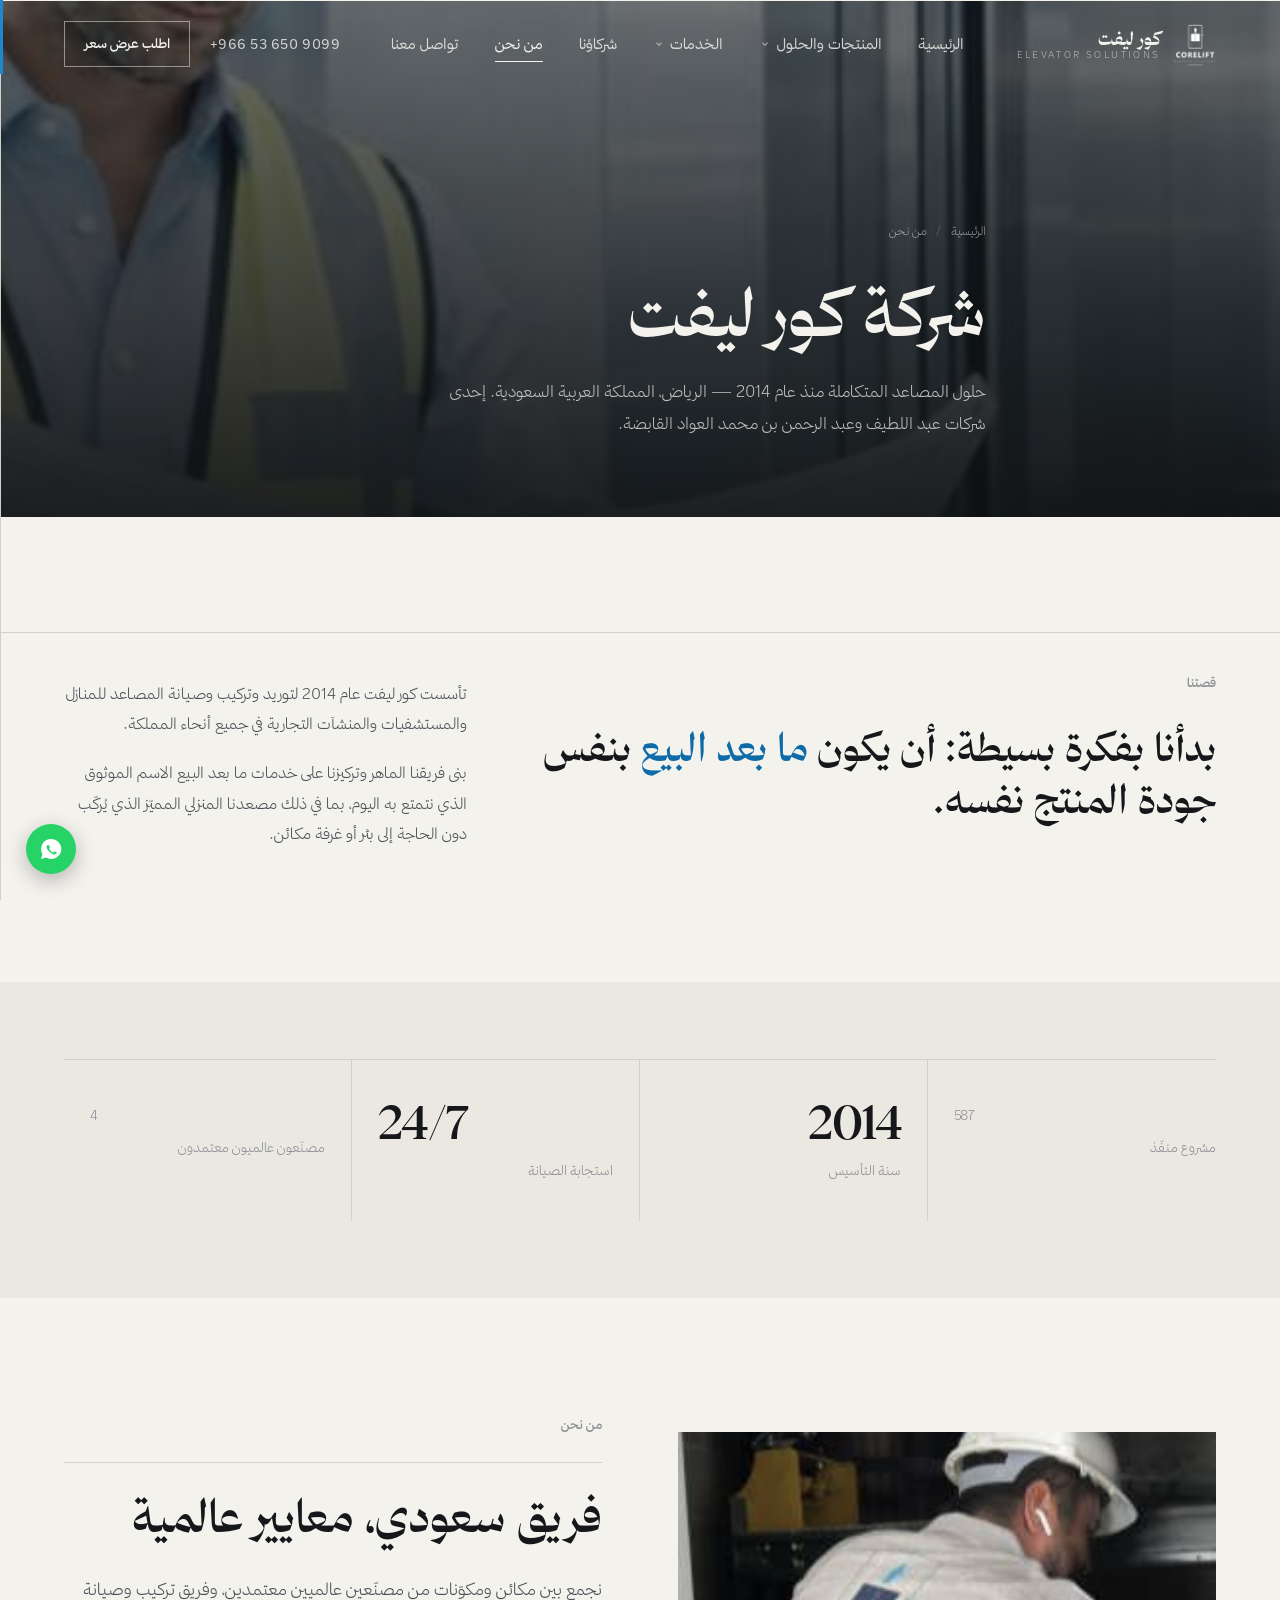
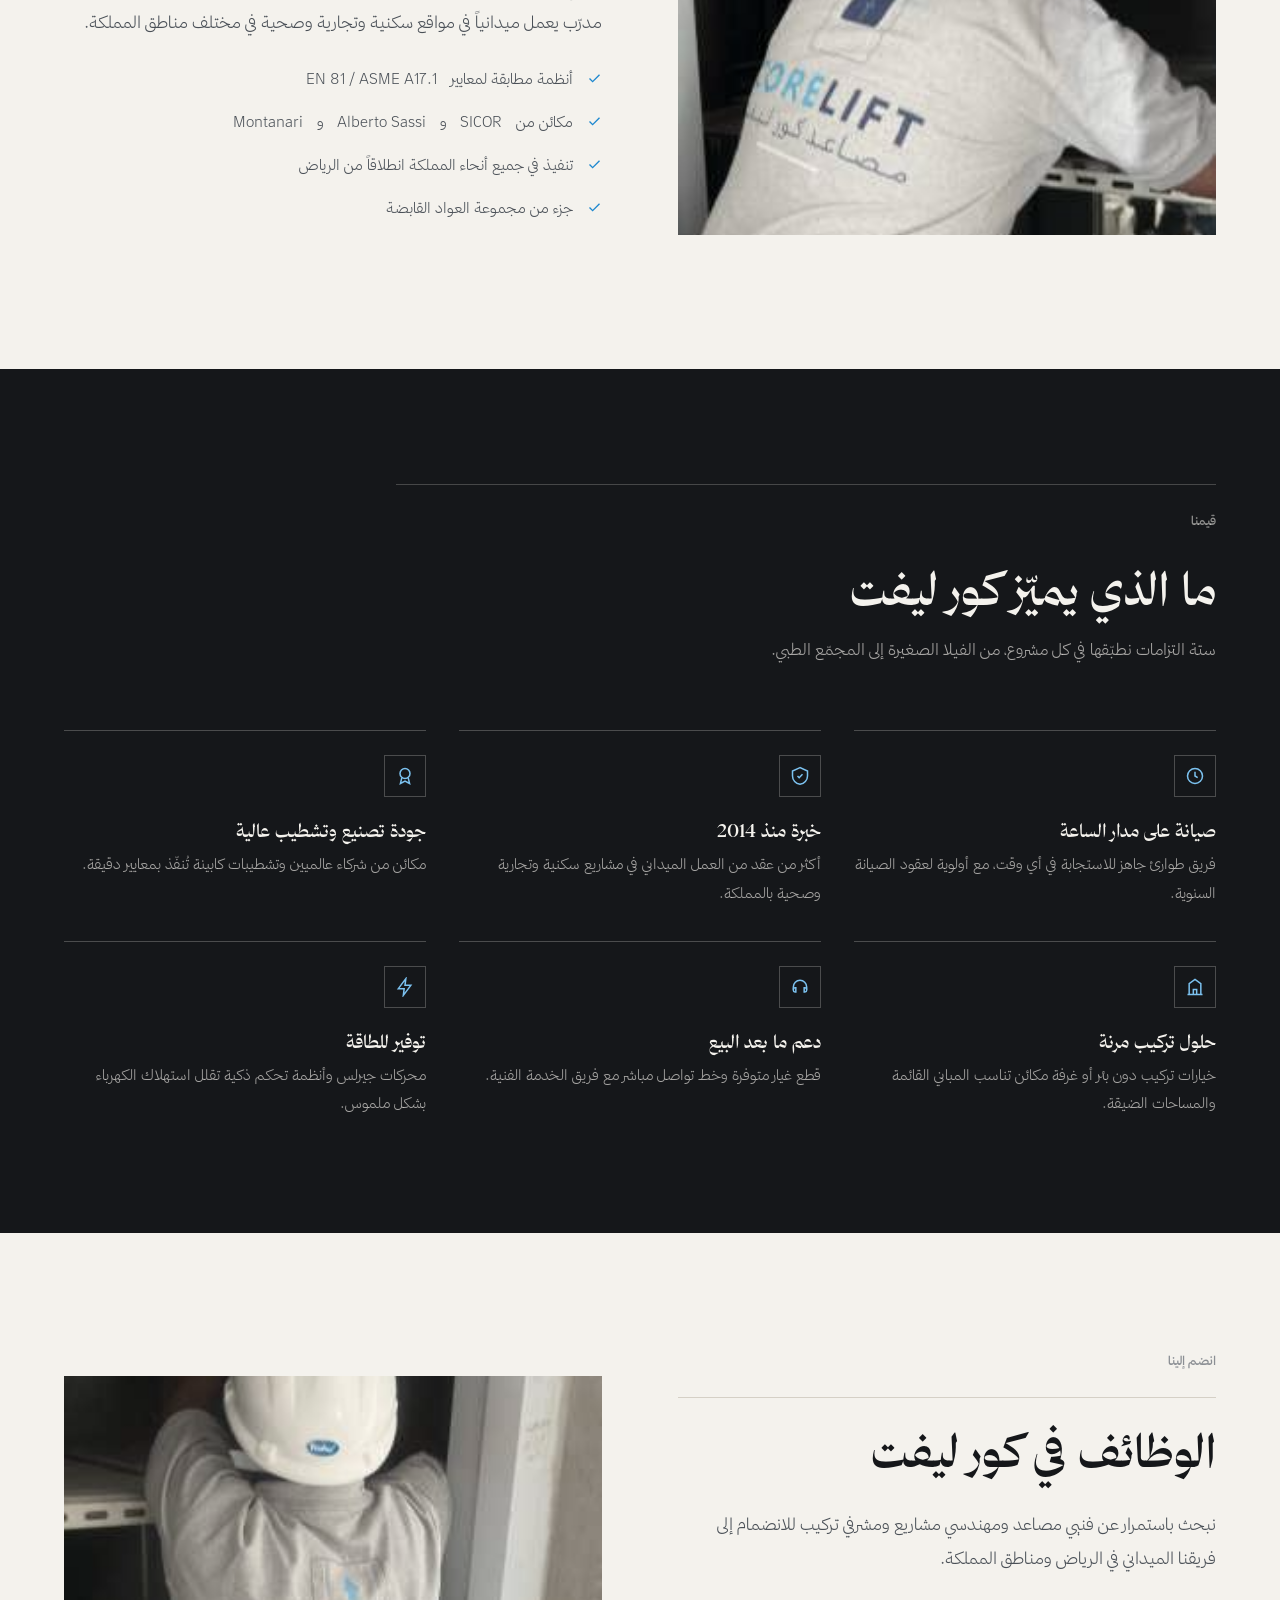
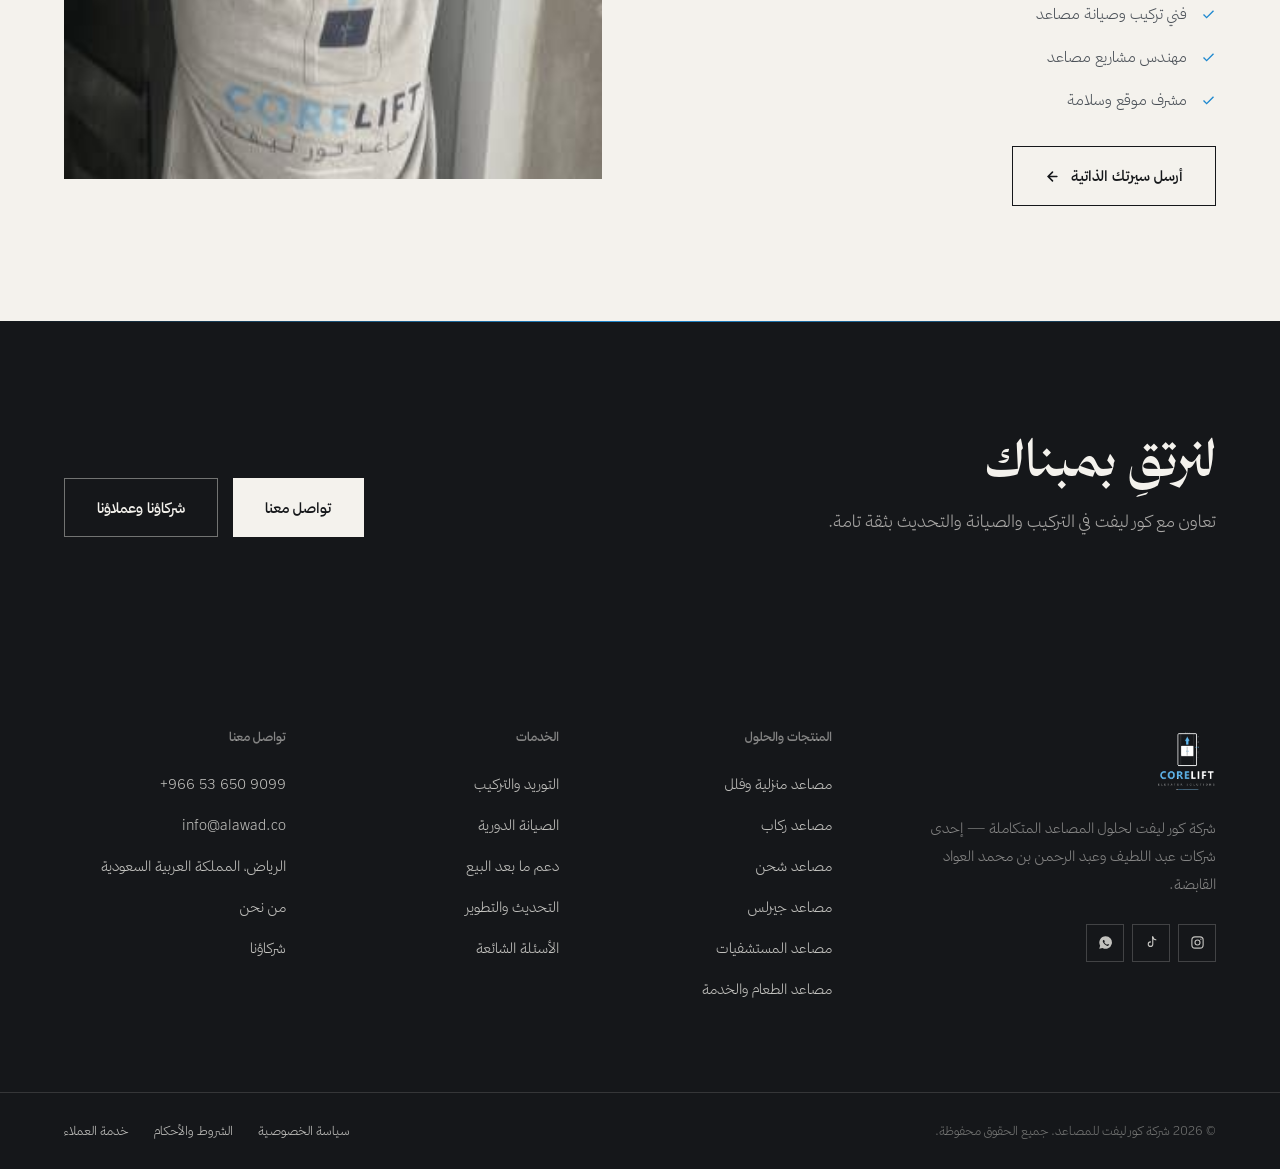
==== about.html @ 28aa02ea "إزالة تباعد الحروف عن النصوص العربية العربية خط متصل، وأي letter-spacing موجب يفصل الحروف الموصولة ف" ====
<!DOCTYPE html>
<html lang="ar" dir="rtl">
<head>
<meta charset="utf-8">
<meta name="viewport" content="width=device-width, initial-scale=1">
<title>من نحن | كور ليفت</title>
<meta name="description" content="تأسست كور ليفت عام 2014 لتوريد وتركيب وصيانة المصاعد في جميع أنحاء المملكة — إحدى شركات عبد اللطيف وعبد الرحمن بن محمد العواد القابضة، ومقرها الرياض.">
<meta name="theme-color" content="#15171A">
<link rel="icon" href="assets/img/logo.png">
<link rel="stylesheet" href="assets/css/style.css?v=3">
<script>document.documentElement.classList.add('js');</script>
</head>
<body>

<header class="header">
  <div class="wrap header__in">
    <a class="brand" href="index.html">
      <img src="assets/img/logo.png" alt="كور ليفت">
      <span class="brand__txt">
        <span class="brand__name">كور ليفت</span>
        <span class="brand__sub en">ELEVATOR SOLUTIONS</span>
      </span>
    </a>
    <nav class="nav" aria-label="القائمة الرئيسية">
      <div class="nav__item"><a class="nav__link" href="index.html">الرئيسية</a></div>
      <div class="nav__item nav__item--has-menu">
        <a class="nav__link" href="products.html" aria-expanded="false">
          المنتجات والحلول
          <svg viewBox="0 0 24 24" fill="none" stroke="currentColor" stroke-width="3"><path d="m6 9 6 6 6-6"/></svg>
        </a>
        <div class="mega">
          <a href="products.html#villa">مصاعد منزلية وفلل<small>بدون بئر أو غرفة مكائن</small></a>
          <a href="products.html#passenger">مصاعد ركاب<small>للمباني السكنية والتجارية</small></a>
          <a href="products.html#freight">مصاعد شحن<small>حتى 20 طن</small></a>
          <a href="products.html#gearless">مصاعد جيرلس<small>توفير طاقة حتى 40%</small></a>
          <a href="products.html#hospital">مصاعد المستشفيات<small>معايير أمان طبية</small></a>
          <a href="products.html#dumbwaiter">مصاعد الطعام والخدمة<small>سريعة وسهلة التنظيف</small></a>
          <a href="products.html#finishes">تصاميم الكابينات والتشطيبات<small>خشب · ستانلس · زجاج</small></a>
        </div>
      </div>
      <div class="nav__item nav__item--has-menu">
        <a class="nav__link" href="services.html" aria-expanded="false">
          الخدمات
          <svg viewBox="0 0 24 24" fill="none" stroke="currentColor" stroke-width="3"><path d="m6 9 6 6 6-6"/></svg>
        </a>
        <div class="mega">
          <a href="services.html#supply">التوريد والتركيب<small>تسليم متكامل يناسب كل مبنى</small></a>
          <a href="services.html#maintenance">الصيانة الدورية<small>عقود مجدولة واختبارات سلامة</small></a>
          <a href="services.html#support">دعم ما بعد البيع<small>استجابة سريعة وقطع غيار</small></a>
          <a href="services.html#modernization">التحديث والتطوير<small>ترقية المصاعد القديمة</small></a>
        </div>
      </div>
      <div class="nav__item"><a class="nav__link" href="partners.html">شركاؤنا</a></div>
      <div class="nav__item"><a class="nav__link is-active" href="about.html">من نحن</a></div>
      <div class="nav__item"><a class="nav__link" href="contact.html">تواصل معنا</a></div>
    </nav>
    <div class="header__cta">
      <a class="header__tel en" href="tel:+966536509099" dir="ltr">+966 53 650 9099</a>
      <a class="btn btn--primary btn--sm" href="contact.html">اطلب عرض سعر</a>
      <button class="icon-btn burger" data-drawer-open aria-label="فتح القائمة">
        <svg viewBox="0 0 24 24" fill="none" stroke="currentColor" stroke-width="2"><path d="M3 6h18M3 12h18M3 18h18"/></svg>
      </button>
    </div>
  </div>
</header>

<div class="drawer" id="drawer" aria-hidden="true">
  <div class="drawer__panel">
    <div class="drawer__head">
      <img src="assets/img/logo.png" alt="كور ليفت">
      <button class="icon-btn" data-drawer-close aria-label="إغلاق">
        <svg viewBox="0 0 24 24" fill="none" stroke="currentColor" stroke-width="2"><path d="M18 6 6 18M6 6l12 12"/></svg>
      </button>
    </div>
    <nav>
      <a href="index.html">الرئيسية</a>
      <a href="products.html">المنتجات والحلول</a>
      <a href="services.html">الخدمات</a>
      <a href="partners.html">شركاؤنا</a>
      <a href="about.html">من نحن</a>
      <a class="sub" href="#story">قصتنا</a>
      <a class="sub" href="#values">قيمنا</a>
      <a class="sub" href="#careers">الوظائف</a>
      <a href="contact.html">تواصل معنا</a>
    </nav>
    <div class="drawer__foot">
      <a class="btn btn--primary" href="contact.html">اطلب عرض سعر</a>
      <a class="btn btn--outline en" href="tel:+966536509099" dir="ltr">+966 53 650 9099</a>
    </div>
  </div>
</div>

<main>

<section class="pagehead">
  <img class="bg" src="assets/img/engineer.jpg" alt="">
  <div class="wrap pagehead__in">
    <div class="crumbs"><a href="index.html">الرئيسية</a><span>/</span>من نحن</div>
    <h1>شركة كور ليفت</h1>
    <p>حلول المصاعد المتكاملة منذ عام 2014 — الرياض، المملكة العربية السعودية. إحدى شركات عبد اللطيف وعبد الرحمن بن محمد العواد القابضة.</p>
  </div>
</section>

<section class="section" id="story">
  <div class="wrap statement rv">
    <div>
      <span class="eyebrow">قصتنا</span>
      <h2>بدأنا بفكرة بسيطة: أن يكون <em>ما بعد البيع</em> بنفس جودة المنتج نفسه.</h2>
    </div>
    <div class="statement__aside">
      <p>تأسست كور ليفت عام 2014 لتوريد وتركيب وصيانة المصاعد للمنازل والمستشفيات والمنشآت التجارية في جميع أنحاء المملكة.</p>
      <p>بنى فريقنا الماهر وتركيزنا على خدمات ما بعد البيع الاسم الموثوق الذي نتمتع به اليوم، بما في ذلك مصعدنا المنزلي المميّز الذي يُركّب دون الحاجة إلى بئر أو غرفة مكائن.</p>
    </div>
  </div>
</section>

<section class="section section--tight section--alt">
  <div class="wrap">
    <div class="stats rv">
      <div class="stat"><b><span class="en" data-count="700" data-suffix="+">700+</span></b><span>مشروع منفّذ</span></div>
      <div class="stat"><b>2014</b><span>سنة التأسيس</span></div>
      <div class="stat"><b class="en">24/7</b><span>استجابة الصيانة</span></div>
      <div class="stat"><b><span class="en" data-count="5">5</span></b><span>مصنّعون عالميون معتمدون</span></div>
    </div>
  </div>
</section>

<section class="section">
  <div class="wrap split">
    <div class="split__media rv"><img src="assets/img/tech.jpg" alt="فني كور ليفت أثناء أعمال الصيانة الميدانية"></div>
    <div class="split__body rv">
      <span class="eyebrow">من نحن</span>
      <h2>فريق سعودي، معايير عالمية</h2>
      <p>نجمع بين مكائن ومكوّنات من مصنّعين عالميين معتمدين، وفريق تركيب وصيانة مدرّب يعمل ميدانياً في مواقع سكنية وتجارية وصحية في مختلف مناطق المملكة.</p>
      <ul class="checks">
        <li><svg viewBox="0 0 24 24" fill="none" stroke="currentColor" stroke-width="2.2"><path d="M20 6 9 17l-5-5"/></svg> أنظمة مطابقة لمعايير <span class="en">EN 81 / ASME A17.1</span></li>
        <li><svg viewBox="0 0 24 24" fill="none" stroke="currentColor" stroke-width="2.2"><path d="M20 6 9 17l-5-5"/></svg> مكائن من <span class="en">SICOR</span> و<span class="en">Alberto Sassi</span> و<span class="en">Montanari</span></li>
        <li><svg viewBox="0 0 24 24" fill="none" stroke="currentColor" stroke-width="2.2"><path d="M20 6 9 17l-5-5"/></svg> تنفيذ في جميع أنحاء المملكة انطلاقاً من الرياض</li>
        <li><svg viewBox="0 0 24 24" fill="none" stroke="currentColor" stroke-width="2.2"><path d="M20 6 9 17l-5-5"/></svg> جزء من مجموعة العواد القابضة</li>
      </ul>
    </div>
  </div>
</section>

<section class="section section--navy" id="values">
  <div class="wrap">
    <div class="sec-head rv">
      <span class="eyebrow">قيمنا</span>
      <h2>ما الذي يميّز كور ليفت</h2>
      <p>ستة التزامات نطبّقها في كل مشروع، من الفيلا الصغيرة إلى المجمّع الطبي.</p>
    </div>
    <div class="grid grid--3">
      <div class="icard rv">
        <div class="icard__ic"><svg viewBox="0 0 24 24" fill="none" stroke="currentColor" stroke-width="1.8"><circle cx="12" cy="12" r="9"/><path d="M12 7v5l3.2 2"/></svg></div>
        <h3>صيانة على مدار الساعة</h3>
        <p>فريق طوارئ جاهز للاستجابة في أي وقت، مع أولوية لعقود الصيانة السنوية.</p>
      </div>
      <div class="icard rv">
        <div class="icard__ic"><svg viewBox="0 0 24 24" fill="none" stroke="currentColor" stroke-width="1.8"><path d="M12 2 3 6v6c0 5 3.8 9.2 9 10 5.2-.8 9-5 9-10V6z"/><path d="m9 12 2 2 4-4"/></svg></div>
        <h3>خبرة منذ 2014</h3>
        <p>أكثر من عقد من العمل الميداني في مشاريع سكنية وتجارية وصحية بالمملكة.</p>
      </div>
      <div class="icard rv">
        <div class="icard__ic"><svg viewBox="0 0 24 24" fill="none" stroke="currentColor" stroke-width="1.8"><circle cx="12" cy="9" r="6"/><path d="m8.2 14-1.7 7L12 18l5.5 3-1.7-7"/></svg></div>
        <h3>جودة تصنيع وتشطيب عالية</h3>
        <p>مكائن من شركاء عالميين وتشطيبات كابينة تُنفّذ بمعايير دقيقة.</p>
      </div>
      <div class="icard rv">
        <div class="icard__ic"><svg viewBox="0 0 24 24" fill="none" stroke="currentColor" stroke-width="1.8"><path d="M3 21h18M5 21V8l7-5 7 5v13"/><path d="M10 21v-6h4v6"/></svg></div>
        <h3>حلول تركيب مرنة</h3>
        <p>خيارات تركيب دون بئر أو غرفة مكائن تناسب المباني القائمة والمساحات الضيقة.</p>
      </div>
      <div class="icard rv">
        <div class="icard__ic"><svg viewBox="0 0 24 24" fill="none" stroke="currentColor" stroke-width="1.8"><path d="M4 15v-3a8 8 0 0 1 16 0v3"/><path d="M20 16a2 2 0 0 1-2 2h-1v-5h1a2 2 0 0 1 2 2zM4 16a2 2 0 0 0 2 2h1v-5H6a2 2 0 0 0-2 2z"/></svg></div>
        <h3>دعم ما بعد البيع</h3>
        <p>قطع غيار متوفرة وخط تواصل مباشر مع فريق الخدمة الفنية.</p>
      </div>
      <div class="icard rv">
        <div class="icard__ic"><svg viewBox="0 0 24 24" fill="none" stroke="currentColor" stroke-width="1.8"><path d="M13 2 4 14h7l-1 8 9-12h-7z"/></svg></div>
        <h3>توفير للطاقة</h3>
        <p>محركات جيرلس وأنظمة تحكم ذكية تقلل استهلاك الكهرباء بشكل ملموس.</p>
      </div>
    </div>
  </div>
</section>

<section class="section" id="careers">
  <div class="wrap split split--rev">
    <div class="split__media rv"><img src="assets/img/tech2.jpg" alt="فني كور ليفت في موقع عمل"></div>
    <div class="split__body rv">
      <span class="eyebrow">انضم إلينا</span>
      <h2>الوظائف في كور ليفت</h2>
      <p>نبحث باستمرار عن فنيي مصاعد ومهندسي مشاريع ومشرفي تركيب للانضمام إلى فريقنا الميداني في الرياض ومناطق المملكة.</p>
      <ul class="checks">
        <li><svg viewBox="0 0 24 24" fill="none" stroke="currentColor" stroke-width="2.2"><path d="M20 6 9 17l-5-5"/></svg> فني تركيب وصيانة مصاعد</li>
        <li><svg viewBox="0 0 24 24" fill="none" stroke="currentColor" stroke-width="2.2"><path d="M20 6 9 17l-5-5"/></svg> مهندس مشاريع مصاعد</li>
        <li><svg viewBox="0 0 24 24" fill="none" stroke="currentColor" stroke-width="2.2"><path d="M20 6 9 17l-5-5"/></svg> مشرف موقع وسلامة</li>
      </ul>
      <a class="btn btn--outline" href="mailto:info@alawad.co?subject=%D8%B7%D9%84%D8%A8%20%D8%AA%D9%88%D8%B8%D9%8A%D9%81">
        أرسل سيرتك الذاتية
        <svg viewBox="0 0 24 24" fill="none" stroke="currentColor" stroke-width="2.5" stroke-linecap="round"><path d="M19 12H5M12 19l-7-7 7-7"/></svg>
      </a>
    </div>
  </div>
</section>

<section class="cta">
  <div class="wrap cta__in">
    <div>
      <h2>لنرتقِ بمبناك</h2>
      <p>تعاون مع كور ليفت في التركيب والصيانة والتحديث بثقة تامة.</p>
    </div>
    <div class="cta__actions">
      <a class="btn btn--primary" href="contact.html">تواصل معنا</a>
      <a class="btn btn--ghost" href="partners.html">شركاؤنا وعملاؤنا</a>
    </div>
  </div>
</section>

</main>

<footer class="footer">
  <div class="wrap footer__top">
    <div class="footer__brand">
      <img src="assets/img/logo-light.png" alt="كور ليفت">
      <p>شركة كور ليفت لحلول المصاعد المتكاملة — إحدى شركات عبد اللطيف وعبد الرحمن بن محمد العواد القابضة.</p>
      <div class="social">
        <a href="https://www.instagram.com/coreleft.sa/" target="_blank" rel="noopener" aria-label="إنستغرام"><svg viewBox="0 0 24 24" fill="none" stroke="currentColor" stroke-width="1.8"><rect x="3" y="3" width="18" height="18" rx="5"/><circle cx="12" cy="12" r="4"/><circle cx="17.4" cy="6.6" r="1" fill="currentColor" stroke="none"/></svg></a>
        <a href="https://www.tiktok.com/@coreleft.sa" target="_blank" rel="noopener" aria-label="تيك توك"><svg viewBox="0 0 24 24" fill="none" stroke="currentColor" stroke-width="1.8" stroke-linecap="round" stroke-linejoin="round"><path d="M14 3v11.6a3.6 3.6 0 1 1-3.6-3.6"/><path d="M14 3c.4 2.7 2.3 4.5 5 4.7"/></svg></a>
        <a href="https://wa.me/966536509099" target="_blank" rel="noopener" aria-label="واتساب"><svg viewBox="0 0 24 24" fill="currentColor"><path d="M12 2a10 10 0 0 0-8.6 15L2 22l5.2-1.4A10 10 0 1 0 12 2zm5.5 14.1c-.2.6-1.3 1.2-1.8 1.3-.5.1-1 .1-1.7-.1a13 13 0 0 1-5.5-4.8c-.4-.7-.9-1.6-.9-2.5 0-.9.5-1.4.7-1.6.2-.2.4-.3.6-.3h.5c.2 0 .4 0 .6.4l.8 1.9c.1.2 0 .4-.1.5l-.4.5c-.1.2-.3.3-.1.6.2.3.8 1.3 1.7 2.1 1.1 1 2 1.3 2.3 1.4.3.1.4.1.6-.1l.7-.8c.2-.2.4-.2.6-.1l1.8.9c.2.1.4.2.4.3z"/></svg></a>
      </div>
    </div>
    <div>
      <h4>المنتجات والحلول</h4>
      <ul>
        <li><a href="products.html#villa">مصاعد منزلية وفلل</a></li>
        <li><a href="products.html#passenger">مصاعد ركاب</a></li>
        <li><a href="products.html#freight">مصاعد شحن</a></li>
        <li><a href="products.html#gearless">مصاعد جيرلس</a></li>
        <li><a href="products.html#hospital">مصاعد المستشفيات</a></li>
        <li><a href="products.html#dumbwaiter">مصاعد الطعام والخدمة</a></li>
      </ul>
    </div>
    <div>
      <h4>الخدمات</h4>
      <ul>
        <li><a href="services.html#supply">التوريد والتركيب</a></li>
        <li><a href="services.html#maintenance">الصيانة الدورية</a></li>
        <li><a href="services.html#support">دعم ما بعد البيع</a></li>
        <li><a href="services.html#modernization">التحديث والتطوير</a></li>
        <li><a href="services.html#faq">الأسئلة الشائعة</a></li>
      </ul>
    </div>
    <div>
      <h4>تواصل معنا</h4>
      <ul>
        <li><a class="en" href="tel:+966536509099" dir="ltr">+966 53 650 9099</a></li>
        <li><a href="mailto:info@alawad.co">info@alawad.co</a></li>
        <li>الرياض، المملكة العربية السعودية</li>
        <li><a href="about.html">من نحن</a></li>
        <li><a href="partners.html">شركاؤنا</a></li>
      </ul>
    </div>
  </div>
  <div class="wrap footer__bar">
    <span>© <span data-year>2026</span> شركة كور ليفت للمصاعد. جميع الحقوق محفوظة.</span>
    <ul>
      <li><a href="#">سياسة الخصوصية</a></li>
      <li><a href="#">الشروط والأحكام</a></li>
      <li><a href="contact.html">خدمة العملاء</a></li>
    </ul>
  </div>
</footer>

<div class="shaft" aria-hidden="true"><span class="shaft__car"></span></div>

<button class="totop" aria-label="العودة للأعلى">
  <svg viewBox="0 0 24 24" fill="none" stroke="currentColor" stroke-width="2.5" stroke-linecap="round"><path d="M12 19V5M5 12l7-7 7 7"/></svg>
</button>
<a class="wa" href="https://wa.me/966536509099" aria-label="تواصل عبر واتساب">
  <svg viewBox="0 0 24 24" fill="currentColor"><path d="M12 2a10 10 0 0 0-8.6 15L2 22l5.2-1.4A10 10 0 1 0 12 2zm5.5 14.1c-.2.6-1.3 1.2-1.8 1.3-.5.1-1 .1-1.7-.1a13 13 0 0 1-5.5-4.8c-.4-.7-.9-1.6-.9-2.5 0-.9.5-1.4.7-1.6.2-.2.4-.3.6-.3h.5c.2 0 .4 0 .6.4l.8 1.9c.1.2 0 .4-.1.5l-.4.5c-.1.2-.3.3-.1.6.2.3.8 1.3 1.7 2.1 1.1 1 2 1.3 2.3 1.4.3.1.4.1.6-.1l.7-.8c.2-.2.4-.2.6-.1l1.8.9c.2.1.4.2.4.3z"/></svg>
</a>

<script src="assets/js/main.js?v=3"></script>
</body>
</html>
---- assets/css/style.css ----
/* ============================================================
   CoreLift — كور ليفت
   نظام تصميم معماري/تحريري · ورق فاتح، حبر داكن، خطوط شعرية
   ============================================================ */

/* ---------- خط ثمانية Thmanyah ---------- */
@font-face{font-family:"Thmanyah Sans";font-style:normal;font-weight:300;font-display:swap;src:url("../fonts/thmanyahsans-Light.woff2") format("woff2")}
@font-face{font-family:"Thmanyah Sans";font-style:normal;font-weight:400;font-display:swap;src:url("../fonts/thmanyahsans-Regular.woff2") format("woff2")}
@font-face{font-family:"Thmanyah Sans";font-style:normal;font-weight:500;font-display:swap;src:url("../fonts/thmanyahsans-Medium.woff2") format("woff2")}
@font-face{font-family:"Thmanyah Sans";font-style:normal;font-weight:600 700;font-display:swap;src:url("../fonts/thmanyahsans-Bold.woff2") format("woff2")}
@font-face{font-family:"Thmanyah Sans";font-style:normal;font-weight:800 900;font-display:swap;src:url("../fonts/thmanyahsans-Black.woff2") format("woff2")}
@font-face{font-family:"Thmanyah Display";font-style:normal;font-weight:400 500;font-display:swap;src:url("../fonts/thmanyahserifdisplay-Medium.woff2") format("woff2")}
@font-face{font-family:"Thmanyah Display";font-style:normal;font-weight:600 900;font-display:swap;src:url("../fonts/thmanyahserifdisplay-Bold.woff2") format("woff2")}

:root{
  /* ورق وحبر */
  --paper:#F4F2ED;
  --paper-2:#EBE8E1;
  --paper-3:#E1DDD4;
  --white:#FBFAF8;
  --ink:#15171A;
  --ink-2:#2A2E33;
  --body:#4A5057;
  --muted:#8B8F94;
  --rule:#D5D0C6;
  --rule-2:#C4BEB2;
  /* لمسة العلامة */
  --blue:#1E88CF;
  --blue-d:#0F6BA8;
  --blue-l:#7CC2F0;

  --wrap:1360px;
  --pad:clamp(22px,5vw,72px);
  --ease:cubic-bezier(.19,1,.22,1);

  --fs-hero:clamp(2.6rem,7vw,6.2rem);
  --fs-h1:clamp(2.2rem,5.2vw,4.4rem);
  --fs-h2:clamp(1.75rem,3.6vw,3.1rem);
  --fs-h3:clamp(1.2rem,1.6vw,1.55rem);
}

*,*::before,*::after{box-sizing:border-box}
html{-webkit-text-size-adjust:100%;scroll-behavior:smooth;scroll-padding-top:96px}
body{
  margin:0;
  font-family:"Thmanyah Sans","Segoe UI",Tahoma,system-ui,sans-serif;
  font-size:17px;
  font-weight:300;
  line-height:1.95;
  color:var(--body);
  background:var(--paper);
  -webkit-font-smoothing:antialiased;
  overflow-x:hidden;
}
img{max-width:100%;display:block}
a{color:inherit;text-decoration:none}
button{font:inherit;cursor:pointer}
p{margin:0 0 1.15em}
ul{margin:0;padding:0;list-style:none}
:focus-visible{outline:2px solid var(--blue);outline-offset:4px}

h1,h2,h3,h4{
  font-family:"Thmanyah Display","Thmanyah Sans",Georgia,serif;
  color:var(--ink);
  font-weight:500;
  /* العربية تحتاج مساحة أكبر للتشكيل والنقاط تحت السطر */
  line-height:1.34;
  letter-spacing:normal;
  margin:0 0 .55em;
}
h4{font-family:"Thmanyah Sans",sans-serif;font-weight:600}

.wrap{max-width:var(--wrap);margin-inline:auto;padding-inline:var(--pad)}
.sr-only{position:absolute;width:1px;height:1px;padding:0;margin:-1px;overflow:hidden;clip:rect(0 0 0 0);white-space:nowrap;border:0}
.en{font-family:"Thmanyah Sans","Segoe UI",sans-serif;direction:ltr;unicode-bidi:isolate;font-feature-settings:"tnum"}
.num{font-family:"Thmanyah Display",Georgia,serif;direction:ltr;unicode-bidi:isolate}

/* ============ مسطرة المصعد الجانبية ============ */
.shaft{
  position:fixed;inset-block:0;left:0;width:1px;z-index:700;
  background:var(--rule);pointer-events:none;
}
.shaft__car{
  position:absolute;left:-2px;width:5px;height:74px;background:var(--blue);
  transition:top .18s linear;
}
@media (max-width:1100px){.shaft{display:none}}

/* ============ أزرار وروابط ============ */
.btn{
  display:inline-flex;align-items:center;gap:.7rem;
  padding:1.02em 2.2em;border:1px solid var(--ink);border-radius:0;
  font-family:"Thmanyah Sans",sans-serif;font-weight:500;font-size:.9rem;
  background:var(--ink);color:var(--paper);
  transition:background .4s var(--ease),color .4s var(--ease),border-color .4s var(--ease);
}
.btn svg{width:15px;height:15px;flex:none;transition:transform .45s var(--ease)}
.btn:hover svg{transform:translateX(-6px)}
.btn--primary:hover{background:var(--blue);border-color:var(--blue);color:#fff}
.btn--outline{background:transparent;color:var(--ink)}
.btn--outline:hover{background:var(--ink);color:var(--paper)}
.btn--ghost{background:transparent;border-color:rgba(244,242,237,.42);color:var(--paper)}
.btn--ghost:hover{background:var(--paper);border-color:var(--paper);color:var(--ink)}
.btn--dark{background:var(--ink);border-color:var(--ink);color:var(--paper)}
.btn--dark:hover{background:transparent;color:var(--ink)}
.btn--sm{padding:.72em 1.5em;font-size:.82rem}

.link-arrow{
  display:inline-flex;align-items:center;gap:.55rem;
  font-family:"Thmanyah Sans",sans-serif;font-weight:500;font-size:.88rem;
  color:var(--ink);
  background-image:linear-gradient(var(--blue),var(--blue));
  background-size:0 1px;background-repeat:no-repeat;background-position:100% calc(100% - 1px);
  transition:background-size .5s var(--ease),color .3s;
  padding-bottom:4px;
}
.link-arrow svg{width:14px;height:14px;color:var(--blue);transition:transform .45s var(--ease)}
.link-arrow:hover{background-size:100% 1px;color:var(--blue)}
.link-arrow:hover svg{transform:translateX(-6px)}

/* ============ الهيدر ============ */
.header{
  position:sticky;top:0;z-index:900;
  background:transparent;border-bottom:1px solid transparent;
  transition:background .45s var(--ease),border-color .45s var(--ease);
}
.header.is-stuck{background:var(--paper);border-bottom-color:var(--rule)}
.header__in{display:flex;align-items:center;gap:2rem;height:88px;transition:height .45s var(--ease)}
.header.is-stuck .header__in{height:72px}

.brand{display:flex;align-items:center;gap:.8rem;flex:none}
.brand img{height:44px;width:auto;transition:filter .45s var(--ease)}
.header:not(.is-stuck) .brand img{filter:brightness(0) invert(1)}
.brand__txt{display:flex;flex-direction:column;line-height:1.1}
.brand__name{
  font-family:"Thmanyah Display",serif;font-weight:600;font-size:1.16rem;
  color:var(--ink);transition:color .45s var(--ease);
}
.brand__sub{font-size:.62rem;color:var(--muted);letter-spacing:.24em;transition:color .45s}
.header:not(.is-stuck) .brand__name{color:var(--paper)}
.header:not(.is-stuck) .brand__sub{color:rgba(244,242,237,.6)}

.nav{margin-inline-start:auto;display:flex;align-items:center;gap:0;height:100%}
.nav__item{position:relative;height:100%;display:flex;align-items:center}
.nav__link{
  display:flex;align-items:center;gap:.4rem;height:100%;padding:0 1.15rem;
  font-family:"Thmanyah Sans",sans-serif;font-weight:400;font-size:.92rem;
  color:var(--ink-2);position:relative;transition:color .35s var(--ease);
}
.nav__link::after{
  content:"";position:absolute;inset-block-end:26px;inset-inline:1.15rem;
  height:1px;background:currentColor;transform:scaleX(0);transform-origin:100% 50%;
  transition:transform .45s var(--ease);
}
.nav__link:hover::after,.nav__link.is-active::after,.nav__item.is-open .nav__link::after{transform:scaleX(1)}
.nav__link.is-active{color:var(--ink)}
.header:not(.is-stuck) .nav__link{color:rgba(244,242,237,.82)}
.header:not(.is-stuck) .nav__link:hover,
.header:not(.is-stuck) .nav__link.is-active{color:var(--paper)}
.nav__link svg{width:10px;height:10px;opacity:.6;transition:transform .35s}
.nav__item.is-open .nav__link svg{transform:rotate(180deg)}

.mega{
  position:absolute;top:100%;inset-inline-start:50%;transform:translateX(50%) translateY(12px);
  min-width:340px;background:var(--white);border:1px solid var(--rule);
  padding:.5rem;opacity:0;visibility:hidden;transition:.4s var(--ease);
}
.nav__item.is-open .mega{opacity:1;visibility:visible;transform:translateX(50%) translateY(0)}
.mega a{
  display:block;padding:.7rem 1rem;font-size:.9rem;color:var(--ink);
  border-bottom:1px solid var(--paper-2);transition:.3s;
}
.mega a:last-child{border-bottom:0}
.mega a:hover{background:var(--paper);color:var(--blue-d)}
.mega small{display:block;font-size:.74rem;color:var(--muted);font-weight:300;margin-top:.1rem}

.header__cta{display:flex;align-items:center;gap:1.2rem;flex:none}
.header__tel{
  font-size:.86rem;font-weight:400;letter-spacing:.04em;color:var(--ink-2);
  transition:color .35s var(--ease);white-space:nowrap;
}
.header__tel:hover{color:var(--blue-d)}
.header:not(.is-stuck) .header__tel{color:rgba(244,242,237,.8)}
.header:not(.is-stuck) .header__tel:hover{color:var(--paper)}
.icon-btn{
  width:42px;height:42px;display:grid;place-items:center;
  background:transparent;border:1px solid var(--rule-2);color:var(--ink);
  border-radius:0;transition:.3s;
}
.header:not(.is-stuck) .icon-btn{border-color:rgba(244,242,237,.4);color:var(--paper)}
.icon-btn svg{width:17px;height:17px}
.icon-btn:hover{background:var(--ink);border-color:var(--ink);color:var(--paper)}
.header:not(.is-stuck) .header__cta .btn{border-color:rgba(244,242,237,.5);background:transparent;color:var(--paper)}
.header:not(.is-stuck) .header__cta .btn:hover{background:var(--paper);border-color:var(--paper);color:var(--ink)}
.burger{display:none}

/* ============ القائمة الجانبية ============ */
.drawer{
  position:fixed;inset:0;z-index:1000;background:rgba(21,23,26,.6);
  opacity:0;visibility:hidden;transition:.45s var(--ease);
}
.drawer.is-open{opacity:1;visibility:visible}
.drawer__panel{
  position:absolute;inset-block:0;inset-inline-end:0;width:min(380px,90vw);
  background:var(--paper);overflow-y:auto;padding:1.4rem;
  transform:translateX(-100%);transition:.55s var(--ease);
}
.drawer.is-open .drawer__panel{transform:translateX(0)}
.drawer__head{display:flex;align-items:center;justify-content:space-between;padding-bottom:1.2rem;border-bottom:1px solid var(--rule);margin-bottom:.4rem}
.drawer__head img{height:40px}
.drawer nav a{
  display:block;padding:.95rem .3rem;border-bottom:1px solid var(--rule);
  font-family:"Thmanyah Display",serif;font-size:1.12rem;color:var(--ink);
}
.drawer nav a:hover{color:var(--blue-d)}
.drawer nav a.sub{
  font-family:"Thmanyah Sans",sans-serif;padding-inline-start:1.4rem;
  font-size:.9rem;font-weight:300;color:var(--body);border-bottom-color:var(--paper-2);
}
.drawer__foot{margin-top:1.6rem;display:grid;gap:.7rem}

/* ============ الواجهة ============ */
.hero{position:relative;background:var(--ink);overflow:hidden;isolation:isolate;margin-top:-88px}
.hero__media{position:absolute;inset:0;z-index:-2}
.hero__media img{width:100%;height:100%;object-fit:cover;filter:grayscale(.35) contrast(1.05)}
.hero::after{
  content:"";position:absolute;inset:0;z-index:-1;
  background:
    linear-gradient(to top,rgba(15,17,19,.94) 4%,rgba(15,17,19,.55) 46%,rgba(15,17,19,.32) 100%),
    linear-gradient(to left,rgba(15,17,19,.6),transparent 62%);
}
.hero__in{
  position:relative;min-height:min(94vh,900px);
  padding-block:clamp(160px,20vh,240px) clamp(52px,7vw,88px);
  display:flex;align-items:flex-end;
}
.hero__content{max-width:900px;color:var(--paper)}
.hero h1{
  font-size:var(--fs-hero);color:var(--paper);font-weight:500;
  margin:0 0 .34em;letter-spacing:normal;line-height:1.16;
}
.hero h1 em{font-style:normal;color:var(--blue-l)}
.hero p{
  font-size:clamp(1rem,1.35vw,1.2rem);color:rgba(244,242,237,.78);
  max-width:52ch;margin-bottom:2.4rem;font-weight:300;
}
.hero__actions{display:flex;flex-wrap:wrap;gap:1rem;align-items:center}

/* علامة الطابق في الواجهة */
.floorplate{
  position:absolute;inset-block-start:clamp(120px,16vh,190px);inset-inline-end:var(--pad);
  display:flex;flex-direction:column;align-items:center;gap:.5rem;
  color:rgba(244,242,237,.55);font-size:.7rem;letter-spacing:.24em;
}
.floorplate i{display:block;width:1px;height:76px;background:linear-gradient(rgba(244,242,237,.5),transparent)}
.floorplate svg{width:14px;height:14px;color:var(--blue-l)}
.floorplate span{writing-mode:vertical-rl;text-orientation:mixed}
.floorplate .num{color:var(--paper);font-size:.86rem;letter-spacing:.12em}
@media (max-width:900px){.floorplate{display:none}}

/* ============ صف الأرقام ============ */
.hero-strip{background:var(--paper);border-bottom:1px solid var(--rule)}
.hero-strip__in{display:grid;grid-template-columns:repeat(4,1fr)}
.hero-strip__cell{
  padding:clamp(28px,3.4vw,44px) clamp(14px,1.8vw,28px);
  border-inline-start:1px solid var(--rule);
}
.hero-strip__cell:first-child{border:0;padding-inline-start:0}
.hero-strip b{
  display:block;font-family:"Thmanyah Display",serif;font-weight:500;
  font-size:clamp(2rem,3.9vw,3.5rem);line-height:1;color:var(--ink);letter-spacing:-.03em;
}
.hero-strip span{
  display:block;margin-top:.7rem;font-size:.82rem;color:var(--muted);
  font-weight:300;
}

/* ============ عنوان الصفحة الداخلية ============ */
.pagehead{position:relative;background:var(--ink);isolation:isolate;overflow:hidden;margin-top:-88px}
.pagehead img.bg{position:absolute;inset:0;width:100%;height:100%;object-fit:cover;z-index:-2;filter:grayscale(.4)}
.pagehead::after{
  content:"";position:absolute;inset:0;z-index:-1;
  background:linear-gradient(to top,rgba(15,17,19,.93),rgba(15,17,19,.58));
}
.pagehead__in{
  padding-block:clamp(150px,17vw,220px) clamp(48px,6vw,80px);
  color:var(--paper);max-width:820px;
}
.pagehead h1{color:var(--paper);font-size:var(--fs-h1);margin-bottom:.3em}
.pagehead p{color:rgba(244,242,237,.75);font-size:1.02rem;margin:0;font-weight:300;max-width:56ch}
.crumbs{
  display:flex;gap:.6rem;align-items:center;font-size:.74rem;
  color:rgba(244,242,237,.55);margin-bottom:1.6rem;
}
.crumbs a:hover{color:var(--paper)}
.crumbs span{opacity:.45}

/* ============ الأقسام ============ */
.section{padding-block:clamp(66px,9vw,140px)}
.section--tight{padding-block:clamp(46px,6vw,80px)}
.section--alt{background:var(--paper-2)}
.section--navy{background:var(--ink);color:rgba(244,242,237,.72)}
.section--navy h2,.section--navy h3,.section--navy h4{color:var(--paper)}

/* رأس القسم: خط شعري علوي + وسم صغير + عنوان بالخط الشعري */
.sec-head{
  max-width:820px;margin-bottom:clamp(38px,5vw,68px);
  border-top:1px solid var(--rule);padding-top:1.5rem;
}
.section--navy .sec-head{border-top-color:rgba(244,242,237,.22)}
.sec-head--center{margin-inline:auto;text-align:center;max-width:720px}
.sec-head h2{font-size:var(--fs-h2);margin-bottom:.32em}
.sec-head p{font-size:1.02rem;margin:0;font-weight:300;max-width:60ch}
.sec-head--center p{margin-inline:auto}
.section--navy .sec-head p{color:rgba(244,242,237,.66)}

.eyebrow{
  display:block;font-family:"Thmanyah Sans",sans-serif;
  font-size:.78rem;font-weight:500;
  color:var(--muted);margin-bottom:1.5rem;
}
.section--navy .eyebrow,.hero .eyebrow,.pagehead .eyebrow,.band .eyebrow{color:rgba(244,242,237,.55)}
.hero .eyebrow{margin-bottom:1.8rem}

/* ============ بيان افتتاحي ============ */
.statement{
  display:grid;grid-template-columns:1.25fr .75fr;gap:clamp(36px,6vw,96px);
  align-items:start;border-top:1px solid var(--rule);padding-top:clamp(28px,3vw,44px);
}
.statement h2{
  font-size:clamp(1.6rem,3.1vw,2.7rem);line-height:1.32;font-weight:400;
  margin:0;
}
.statement h2 em{font-style:normal;color:var(--blue-d)}
.statement__aside{padding-top:.4rem}
.statement__aside p{font-size:.98rem}

/* ============ أرقام ============ */
.stats{display:grid;grid-template-columns:repeat(4,1fr);border-top:1px solid var(--rule)}
.stat{
  padding:clamp(26px,3vw,42px) clamp(16px,2vw,30px);
  border-inline-start:1px solid var(--rule);
}
.stat:first-child{border-inline-start:0;padding-inline-start:0}
.stat b{
  display:block;font-family:"Thmanyah Display",serif;font-weight:500;
  font-size:clamp(2rem,3.7vw,3.3rem);color:var(--ink);line-height:1;letter-spacing:-.03em;
}
.stat span{display:block;margin-top:.7rem;font-size:.84rem;color:var(--muted);font-weight:300}

/* ============ شبكة المنتجات التحريرية ============ */
.works{display:grid;grid-template-columns:repeat(3,1fr);gap:clamp(30px,3.4vw,56px) clamp(24px,2.6vw,44px)}
.work{position:relative}
.work:nth-child(3n+2){margin-block-start:clamp(0px,5vw,72px)}
.work a{display:block}
.work__media{position:relative;overflow:hidden;background:var(--paper-3);aspect-ratio:4/3}
.work__media img{
  width:100%;height:100%;object-fit:cover;
  filter:grayscale(.55) contrast(1.03);
  transition:transform 1.1s var(--ease),filter .8s var(--ease);
}
.work a:hover .work__media img{transform:scale(1.05);filter:grayscale(0)}
.work__media--contain{display:grid;place-items:center;padding:1rem}
.work__media--contain img{width:auto;max-width:100%;height:100%;object-fit:contain}
.work__idx{
  position:absolute;inset-block-start:0;inset-inline-start:0;z-index:2;
  background:var(--paper);color:var(--ink);
  font-family:"Thmanyah Display",serif;font-size:.86rem;
  padding:.5rem .85rem;letter-spacing:.06em;
}
.section--alt .work__idx{background:var(--paper-2)}
.work__body{padding-top:1.4rem;border-top:1px solid var(--rule);margin-top:1.4rem}
.work h3{font-size:var(--fs-h3);margin-bottom:.4em}
.work p{font-size:.92rem;margin-bottom:1.1rem;font-weight:300}
.work__kind{
  display:block;font-size:.74rem;color:var(--muted);
  margin-bottom:.7rem;font-family:"Thmanyah Sans",sans-serif;
}

/* ============ بطاقات محايدة (خدمات/قيم) ============ */
.grid{display:grid;gap:clamp(22px,2.6vw,40px)}
.grid--2{grid-template-columns:repeat(2,1fr)}
.grid--3{grid-template-columns:repeat(3,1fr)}
.grid--4{grid-template-columns:repeat(4,1fr)}

.icard{
  padding-top:1.5rem;border-top:1px solid var(--rule);
  height:100%;transition:border-color .45s var(--ease);
}
.icard:hover{border-top-color:var(--ink)}
.section--navy .icard{border-top-color:rgba(244,242,237,.24)}
.section--navy .icard:hover{border-top-color:var(--blue-l)}
.icard__ic{
  width:42px;height:42px;display:grid;place-items:center;margin-bottom:1.3rem;
  color:var(--blue-d);border:1px solid var(--rule);
}
.icard__ic svg{width:20px;height:20px}
.section--navy .icard__ic{color:var(--blue-l);border-color:rgba(244,242,237,.24)}
.icard h3{font-size:1.16rem;margin-bottom:.4em}
.icard p{font-size:.92rem;margin:0;font-weight:300}
.section--navy .icard p{color:rgba(244,242,237,.66)}

/* خطوات مرقّمة */
.steps{display:grid;grid-template-columns:repeat(4,1fr);gap:clamp(22px,2.6vw,44px)}
.step{padding-top:1.4rem;border-top:1px solid var(--rule);position:relative}
.step b{
  display:block;font-family:"Thmanyah Display",serif;font-weight:500;
  font-size:2.4rem;line-height:1;color:var(--rule-2);margin-bottom:1rem;
  transition:color .45s var(--ease);
}
.step:hover b{color:var(--blue)}
.step h3{font-size:1.1rem;margin-bottom:.35em}
.step p{font-size:.9rem;margin:0;font-weight:300}

/* ============ أقسام صورة/نص ============ */
.split{display:grid;grid-template-columns:1fr 1fr;gap:clamp(34px,6vw,96px);align-items:center}
.split--rev .split__media{order:2}
.split__media{position:relative;overflow:hidden}
.split__media img{
  width:100%;aspect-ratio:4/3;object-fit:cover;
  filter:grayscale(.4);transition:filter .9s var(--ease),transform 1.2s var(--ease);
}
.split__media:hover img{filter:grayscale(0);transform:scale(1.03)}
.split__media--contain img{object-fit:contain;background:var(--paper-3);padding:1.4rem;filter:none}
.split__body h2{font-size:var(--fs-h2);border-top:1px solid var(--rule);padding-top:1.4rem}
.section--alt .split__body h2{border-top-color:var(--rule-2)}
.checks{display:grid;gap:.85rem;margin:1.6rem 0 2rem}
.checks li{display:flex;gap:.85rem;align-items:flex-start;font-size:.94rem;font-weight:300}
.checks svg{width:15px;height:15px;flex:none;color:var(--blue);margin-top:.5em}

/* ============ شريط داكن ============ */
.band{position:relative;background:var(--ink);color:rgba(244,242,237,.72);overflow:hidden;isolation:isolate}
.band img.bg{position:absolute;inset:0;width:100%;height:100%;object-fit:cover;z-index:-2;filter:grayscale(.5)}
.band::after{content:"";position:absolute;inset:0;z-index:-1;background:linear-gradient(to left,rgba(15,17,19,.95) 34%,rgba(15,17,19,.5))}
.band__in{padding-block:clamp(72px,10vw,148px);max-width:660px}
.band h2{
  color:var(--paper);font-size:var(--fs-h2);
  border-top:1px solid rgba(244,242,237,.24);padding-top:1.5rem;
}
.band p{color:rgba(244,242,237,.72);font-weight:300}
.band .checks li{color:rgba(244,242,237,.82)}
.band .checks svg{color:var(--blue-l)}

/* ============ التشطيبات ============ */
.finishes{display:grid;grid-template-columns:repeat(3,1fr);gap:clamp(22px,2.8vw,44px)}
.finish{margin:0}
.finish img{
  width:100%;aspect-ratio:3/3.6;object-fit:cover;background:var(--paper-3);
  filter:grayscale(.5);transition:filter .9s var(--ease);
}
.finish:hover img{filter:grayscale(0)}
.finish__cap{padding-top:1.2rem;margin-top:1.2rem;border-top:1px solid var(--rule)}
.finish__cap h3{font-size:1.14rem;margin:0 0 .1em;color:var(--ink)}
.finish__cap span{font-size:.84rem;color:var(--muted);font-weight:300}

.doorchips{display:flex;flex-wrap:wrap;gap:.5rem;margin-top:2.2rem;justify-content:center}
.chip{
  border:1px solid var(--rule-2);background:transparent;padding:.5rem 1.15rem;
  font-size:.83rem;color:var(--ink-2);font-weight:300;transition:.35s var(--ease);
}
.chip:hover{border-color:var(--ink);background:var(--ink);color:var(--paper)}

/* ============ جدران الشعارات ============ */
.logowall{
  display:grid;grid-template-columns:repeat(5,1fr);
  border-top:1px solid var(--rule);border-inline-start:1px solid var(--rule);
}
.logowall li{
  display:grid;place-items:center;padding:2rem 1.4rem;min-height:132px;
  border-bottom:1px solid var(--rule);border-inline-end:1px solid var(--rule);
  transition:background .4s var(--ease);
}
.logowall li:hover{background:var(--white)}
.logowall img{max-height:52px;width:auto;object-fit:contain;filter:grayscale(1);opacity:.5;transition:.5s var(--ease)}
.logowall li:hover img{filter:none;opacity:1}
.logowall--clients{grid-template-columns:repeat(6,1fr)}
.logowall--clients li{min-height:110px;padding:1.2rem}
.logowall--clients img{max-height:44px}

.marquee{
  overflow:hidden;position:relative;padding-block:2rem;
  border-block:1px solid var(--rule);
  -webkit-mask-image:linear-gradient(to right,transparent,#000 10%,#000 90%,transparent);
  mask-image:linear-gradient(to right,transparent,#000 10%,#000 90%,transparent);
}
.marquee__track{display:flex;gap:4.5rem;width:max-content;animation:slide 48s linear infinite;align-items:center}
.marquee:hover .marquee__track{animation-play-state:paused}
.marquee img{height:46px;width:auto;object-fit:contain;filter:grayscale(1);opacity:.46;transition:.4s}
.marquee img:hover{filter:none;opacity:1}
@keyframes slide{from{transform:translateX(0)}to{transform:translateX(-50%)}}

/* ============ أكورديون ============ */
.acc{border-top:1px solid var(--rule)}
.acc__item{border-bottom:1px solid var(--rule)}
.acc__btn{
  width:100%;background:none;border:0;text-align:start;padding:1.6rem 0;
  display:flex;align-items:center;justify-content:space-between;gap:1.4rem;
  font-family:"Thmanyah Display",serif;font-size:1.14rem;font-weight:500;
  color:var(--ink);transition:color .35s;
}
.acc__btn:hover{color:var(--blue-d)}
.acc__btn i{
  flex:none;width:22px;height:22px;position:relative;font-style:normal;
  transition:transform .5s var(--ease);
}
.acc__btn i::before,.acc__btn i::after{
  content:"";position:absolute;inset-block-start:50%;inset-inline-start:0;
  width:100%;height:1px;background:var(--ink);
}
.acc__btn i::after{transform:rotate(90deg)}
.acc__item.is-open .acc__btn i{transform:rotate(135deg)}
.acc__panel{overflow:hidden;max-height:0;transition:max-height .5s var(--ease)}
.acc__panel p{padding-bottom:1.7rem;margin:0;font-size:.95rem;max-width:74ch;font-weight:300}

/* ============ جداول ============ */
.tablewrap{overflow-x:auto;border-top:1px solid var(--ink)}
table.spec{width:100%;border-collapse:collapse;min-width:520px;font-size:.92rem;font-weight:300}
table.spec th,table.spec td{padding:1rem .2rem;text-align:start;border-bottom:1px solid var(--rule)}
table.spec thead th{
  font-family:"Thmanyah Sans",sans-serif;font-weight:500;font-size:.74rem;
  color:var(--muted);border-bottom-color:var(--rule-2);
}
table.spec td:first-child{color:var(--muted);width:38%;font-weight:300}
table.spec td:last-child{color:var(--ink);font-weight:400}
table.spec tbody tr:hover td{color:var(--blue-d)}

/* ============ دعوة للتواصل ============ */
.cta{background:var(--ink);color:var(--paper);position:relative;overflow:hidden}
.cta::before{
  content:"";position:absolute;inset-block-start:0;inset-inline:0;height:1px;
  background:linear-gradient(to left,transparent,var(--blue),transparent);
}
.cta__in{
  padding-block:clamp(60px,8vw,116px);
  display:flex;flex-wrap:wrap;align-items:flex-end;justify-content:space-between;gap:2.5rem;
}
.cta h2{color:var(--paper);font-size:clamp(1.9rem,4vw,3.4rem);margin-bottom:.24em}
.cta p{color:rgba(244,242,237,.66);margin:0;max-width:52ch;font-weight:300}
.cta__actions{display:flex;gap:.9rem;flex-wrap:wrap}
.cta .btn--primary{background:var(--paper);border-color:var(--paper);color:var(--ink)}
.cta .btn--primary:hover{background:var(--blue);border-color:var(--blue);color:#fff}

/* ============ التواصل ============ */
.contact-grid{display:grid;grid-template-columns:.95fr 1.05fr;gap:clamp(38px,6vw,96px)}
.infolist{display:grid;gap:0;margin-top:2rem;border-top:1px solid var(--rule)}
.infoitem{
  display:flex;gap:1.2rem;align-items:flex-start;
  padding:1.3rem 0;border-bottom:1px solid var(--rule);
}
.infoitem__ic{
  width:38px;height:38px;flex:none;display:grid;place-items:center;
  color:var(--blue-d);border:1px solid var(--rule);
}
.infoitem__ic svg{width:18px;height:18px}
.infoitem b{
  display:block;color:var(--muted);font-size:.72rem;font-weight:500;
  margin-bottom:.2rem;
}
.infoitem a,.infoitem span{font-size:.98rem;color:var(--ink);font-weight:300}
.infoitem a:hover{color:var(--blue-d)}

/* نموذج بخطوط سفلية فقط */
.formcard{border-top:1px solid var(--ink);padding-top:clamp(24px,3vw,40px)}
.formcard h3{font-size:1.5rem;margin-bottom:.2em}
.formgrid{display:grid;grid-template-columns:1fr 1fr;gap:1.9rem 1.6rem;margin-top:2rem}
.field{display:flex;flex-direction:column;gap:.5rem}
.field--full{grid-column:1/-1}
.field label{font-size:.78rem;font-weight:500;color:var(--muted)}
.field input,.field select,.field textarea{
  font:inherit;font-size:.96rem;font-weight:300;padding:.5rem 0;
  border:0;border-bottom:1px solid var(--rule-2);border-radius:0;
  background:transparent;color:var(--ink);transition:border-color .4s var(--ease);width:100%;
}
.field textarea{min-height:110px;resize:vertical}
.field input::placeholder,.field textarea::placeholder{color:#B4B0A8}
.field input:focus,.field select:focus,.field textarea:focus{outline:0;border-bottom-color:var(--blue)}
.formnote{font-size:.78rem;color:var(--muted);margin:1.2rem 0 0;font-weight:300;max-width:60ch}
.formok{
  display:none;margin-top:1.2rem;padding:1rem 1.2rem;
  border:1px solid var(--blue);color:var(--blue-d);font-size:.9rem;background:rgba(30,136,207,.05);
}
.formok.is-on{display:block}

.mapbox{
  border:1px solid var(--rule);aspect-ratio:16/9;display:grid;place-items:center;
  text-align:center;color:var(--muted);padding:2rem;background:var(--paper-2);
}
.mapbox svg{width:30px;height:30px;color:var(--blue);margin-bottom:.8rem}

/* ============ الفوتر ============ */
.footer{background:var(--ink);color:rgba(244,242,237,.55);font-size:.9rem;font-weight:300}
.footer__top{
  padding-block:clamp(56px,7vw,96px);display:grid;
  grid-template-columns:1.5fr 1fr 1fr 1fr;gap:clamp(28px,4vw,64px);
}
.footer h4{
  color:rgba(244,242,237,.5);font-size:.78rem;
  margin-bottom:1.5rem;font-weight:500;
}
.footer ul{display:grid;gap:.8rem}
.footer a{color:rgba(244,242,237,.78);transition:color .3s}
.footer a:hover{color:var(--paper)}
.footer li{color:rgba(244,242,237,.78)}
.footer__brand img{height:62px;margin-bottom:1.4rem}
.footer__brand p{font-size:.9rem;color:rgba(244,242,237,.5);max-width:32ch}
.social{display:flex;gap:.5rem;margin-top:1.6rem}
.social a{
  width:38px;height:38px;display:grid;place-items:center;
  border:1px solid rgba(244,242,237,.2);transition:.35s var(--ease);
}
.social svg{width:15px;height:15px}
.social a:hover{background:var(--paper);border-color:var(--paper);color:var(--ink)}
.footer__bar{
  border-top:1px solid rgba(244,242,237,.14);padding-block:1.6rem;
  display:flex;flex-wrap:wrap;gap:1rem;align-items:center;justify-content:space-between;
  font-size:.78rem;color:rgba(244,242,237,.42);
}
.footer__bar ul{display:flex;gap:1.6rem;flex-wrap:wrap}

/* ============ أزرار عائمة ============ */
.totop{
  position:fixed;inset-block-end:26px;inset-inline-start:26px;z-index:800;
  width:44px;height:44px;display:grid;place-items:center;
  background:var(--ink);color:var(--paper);border:0;
  opacity:0;visibility:hidden;transform:translateY(8px);transition:.45s var(--ease);
}
.totop.is-on{opacity:1;visibility:visible;transform:none}
.totop:hover{background:var(--blue)}
.totop svg{width:17px;height:17px}

/* دائري وأخضر: زر عائم لازم يتميّز عن أزرار المحتوى المربعة الداكنة */
.wa{
  position:fixed;inset-block-end:26px;inset-inline-end:26px;z-index:800;
  width:50px;height:50px;display:grid;place-items:center;border-radius:50%;
  background:#25D366;color:#fff;transition:.4s var(--ease);
  box-shadow:0 6px 20px rgba(21,23,26,.28);
}
.wa:hover{background:#1BB855;transform:scale(1.06)}
.wa svg{width:24px;height:24px}

/* ============ ظهور تدريجي ============ */
.js .rv{opacity:0;transform:translateY(16px);transition:opacity .9s var(--ease),transform .9s var(--ease)}
.js .rv.is-in{opacity:1;transform:none}

/* ============ استجابة ============ */
@media (max-width:1120px){
  .nav,.header__cta .btn,.header__tel{display:none}
  .burger{display:grid}
  /* بدون هذا يلتصق زر القائمة بالشعار ويترك فراغاً على الحافة */
  .header__cta{margin-inline-start:auto}
  .header__in{height:74px}
  .header.is-stuck .header__in{height:66px}
  .hero,.pagehead{margin-top:-74px}
  .hero__in{padding-block:clamp(140px,18vh,200px) clamp(44px,6vw,72px)}
  .pagehead__in{padding-block:clamp(130px,15vw,180px) clamp(40px,5vw,64px)}
  .grid--4,.steps{grid-template-columns:repeat(2,1fr)}
  .works{grid-template-columns:repeat(2,1fr)}
  .work:nth-child(3n+2){margin-block-start:0}
  .work:nth-child(2n){margin-block-start:clamp(0px,4vw,56px)}
  .logowall{grid-template-columns:repeat(4,1fr)}
  .logowall--clients{grid-template-columns:repeat(4,1fr)}
  .footer__top{grid-template-columns:1fr 1fr}
}
@media (max-width:880px){
  html{scroll-padding-top:80px}
  .grid--3,.grid--2{grid-template-columns:1fr}
  .statement,.split,.contact-grid{grid-template-columns:1fr}
  .split--rev .split__media{order:0}
  .stats,.hero-strip__in{grid-template-columns:repeat(2,1fr)}
  .stat:nth-child(3){border-inline-start:0;padding-inline-start:0}
  .stat:nth-child(-n+2),.hero-strip__cell:nth-child(-n+2){border-bottom:1px solid var(--rule)}
  .hero-strip__cell:nth-child(3){border-inline-start:0;padding-inline-start:0}
  .finishes{grid-template-columns:1fr}
  .formgrid{grid-template-columns:1fr}
  .cta__in{flex-direction:column;align-items:flex-start}
}
@media (max-width:580px){
  /* ---- إيقاع رأسي أقصر: الصفحة كانت 19 شاشة تمرير ---- */
  :root{
    --fs-hero:clamp(2.1rem,9vw,2.6rem);
    --fs-h1:clamp(1.85rem,7.6vw,2.3rem);
    --fs-h2:clamp(1.5rem,6.2vw,1.9rem);
  }
  body{font-size:16px;line-height:1.8}
  .section{padding-block:52px}
  .section--tight{padding-block:40px}
  .sec-head{margin-bottom:30px;padding-top:1.2rem}
  .eyebrow{margin-bottom:1rem}

  /* الواجهة: كانت 763px مع 146px حشو علوي فارغ */
  .hero__in{min-height:auto;padding-block:118px 44px}
  .hero h1{line-height:1.26}
  .hero p{margin-bottom:1.8rem;font-size:1rem}
  .hero__actions{width:100%}
  .hero__actions .btn{width:100%;justify-content:center}
  .pagehead__in{padding-block:104px 40px}
  .pagehead p{font-size:.98rem}

  .grid--4,.steps{grid-template-columns:1fr}
  .grid{gap:26px}
  .logowall,.logowall--clients{grid-template-columns:repeat(2,1fr)}
  .logowall li{min-height:96px;padding:1.2rem}
  .footer__top{grid-template-columns:1fr}
  .hero-strip__cell,.stat{padding-inline:0;padding-block:22px}
  .hero-strip__cell:nth-child(2n),.stat:nth-child(2n){padding-inline-start:1.2rem}

  /* ---- المنتجات: صفوف أفقية مضغوطة بدل ست صور كاملة العرض ---- */
  .works{grid-template-columns:1fr;gap:0}
  .work,.work:nth-child(2n){margin-block-start:0}
  .work{border-top:1px solid var(--rule)}
  .work:last-child{border-bottom:1px solid var(--rule)}
  .work a{
    display:grid;grid-template-columns:106px 1fr;gap:1.15rem;
    padding-block:1.15rem;align-items:start;
  }
  .work__media{aspect-ratio:1}
  .work__media--contain{padding:.45rem}
  .work__idx{font-size:.68rem;padding:.28rem .5rem}
  .work__body{padding-top:0;margin-top:0;border-top:0}
  .work__kind{font-size:.7rem;margin-bottom:.4rem}
  .work h3{font-size:1.1rem;margin-bottom:.28em}
  .work p{
    font-size:.85rem;line-height:1.65;margin-bottom:.55rem;
    display:-webkit-box;-webkit-line-clamp:2;-webkit-box-orient:vertical;overflow:hidden;
  }
  .work .link-arrow{font-size:.8rem}

  /* التشطيبات: كانت ثلاث صور طولها 397px لكل واحدة */
  .finish img{aspect-ratio:3/2}
  .finish__cap{padding-top:.9rem;margin-top:.9rem}
  .finishes{gap:26px}

  /* الفوتر: أعمدة الروابط جنب بعض بدل أربعة مكدّسة */
  .footer__top{grid-template-columns:1fr 1fr;gap:34px 24px}
  .footer__brand{grid-column:1/-1}
  .footer__top>div:last-child{grid-column:1/-1}
  .footer h4{margin-bottom:1rem}

  /* بطاقات الخدمات والقيم */
  .icard{padding-top:1.2rem}
  .icard__ic{width:36px;height:36px;margin-bottom:.9rem}
  .icard__ic svg{width:17px;height:17px}
  .icard h3{font-size:1.08rem}

  .step b{font-size:2rem;margin-bottom:.7rem}
  .split{gap:30px}
  .checks{margin:1.2rem 0 1.5rem}
  .band__in{padding-block:56px}
  .cta__in{padding-block:52px}

  /* الجداول تتّسع بدون تمرير أفقي */
  table.spec{min-width:0;font-size:.88rem}
  table.spec th,table.spec td{padding:.8rem .2rem}
  table.spec td:first-child{width:42%}

  .acc__btn{font-size:1.05rem;padding:1.25rem 0}
  .doorchips{margin-top:1.5rem;justify-content:flex-start}
  .infoitem{padding:1.1rem 0}
  .formgrid{gap:1.5rem 0;margin-top:1.6rem}
  /* 16px إلزامي: أقل منه يجعل سفاري في iOS يكبّر الصفحة عند لمس الحقل */
  .field input,.field select,.field textarea{font-size:16px;padding:.6rem 0}
  .field textarea{min-height:120px}

  /* الأزرار العائمة أصغر شوي حتى لا تغطي المحتوى */
  .wa{width:48px;height:48px;inset-block-end:16px;inset-inline-end:16px}
  .wa svg{width:22px;height:22px}
  .totop{width:40px;height:40px;inset-block-end:16px;inset-inline-start:16px;border-radius:50%}
}
@media (prefers-reduced-motion:reduce){
  *{animation-duration:.01ms!important;transition-duration:.01ms!important}
  .js .rv{opacity:1;transform:none}
}
@media print{
  .header,.drawer,.totop,.wa,.cta,.shaft{display:none}
}
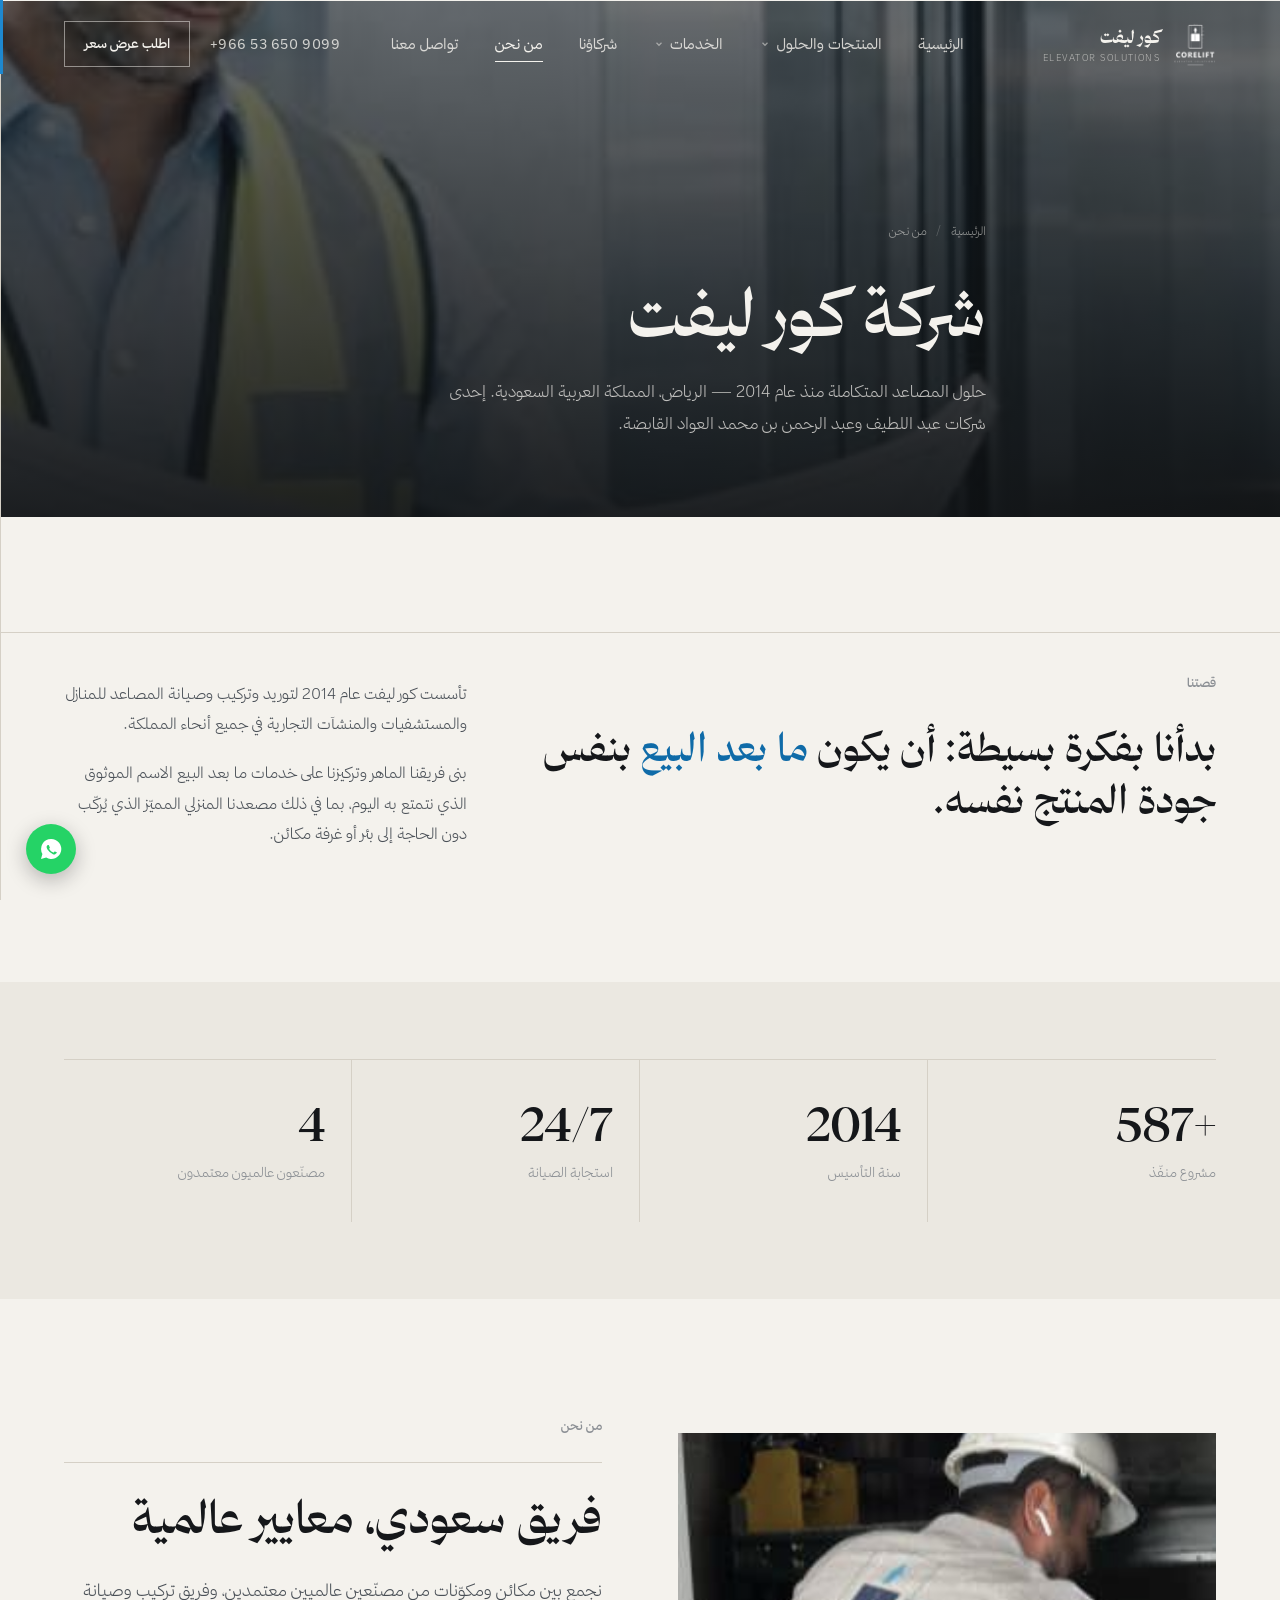
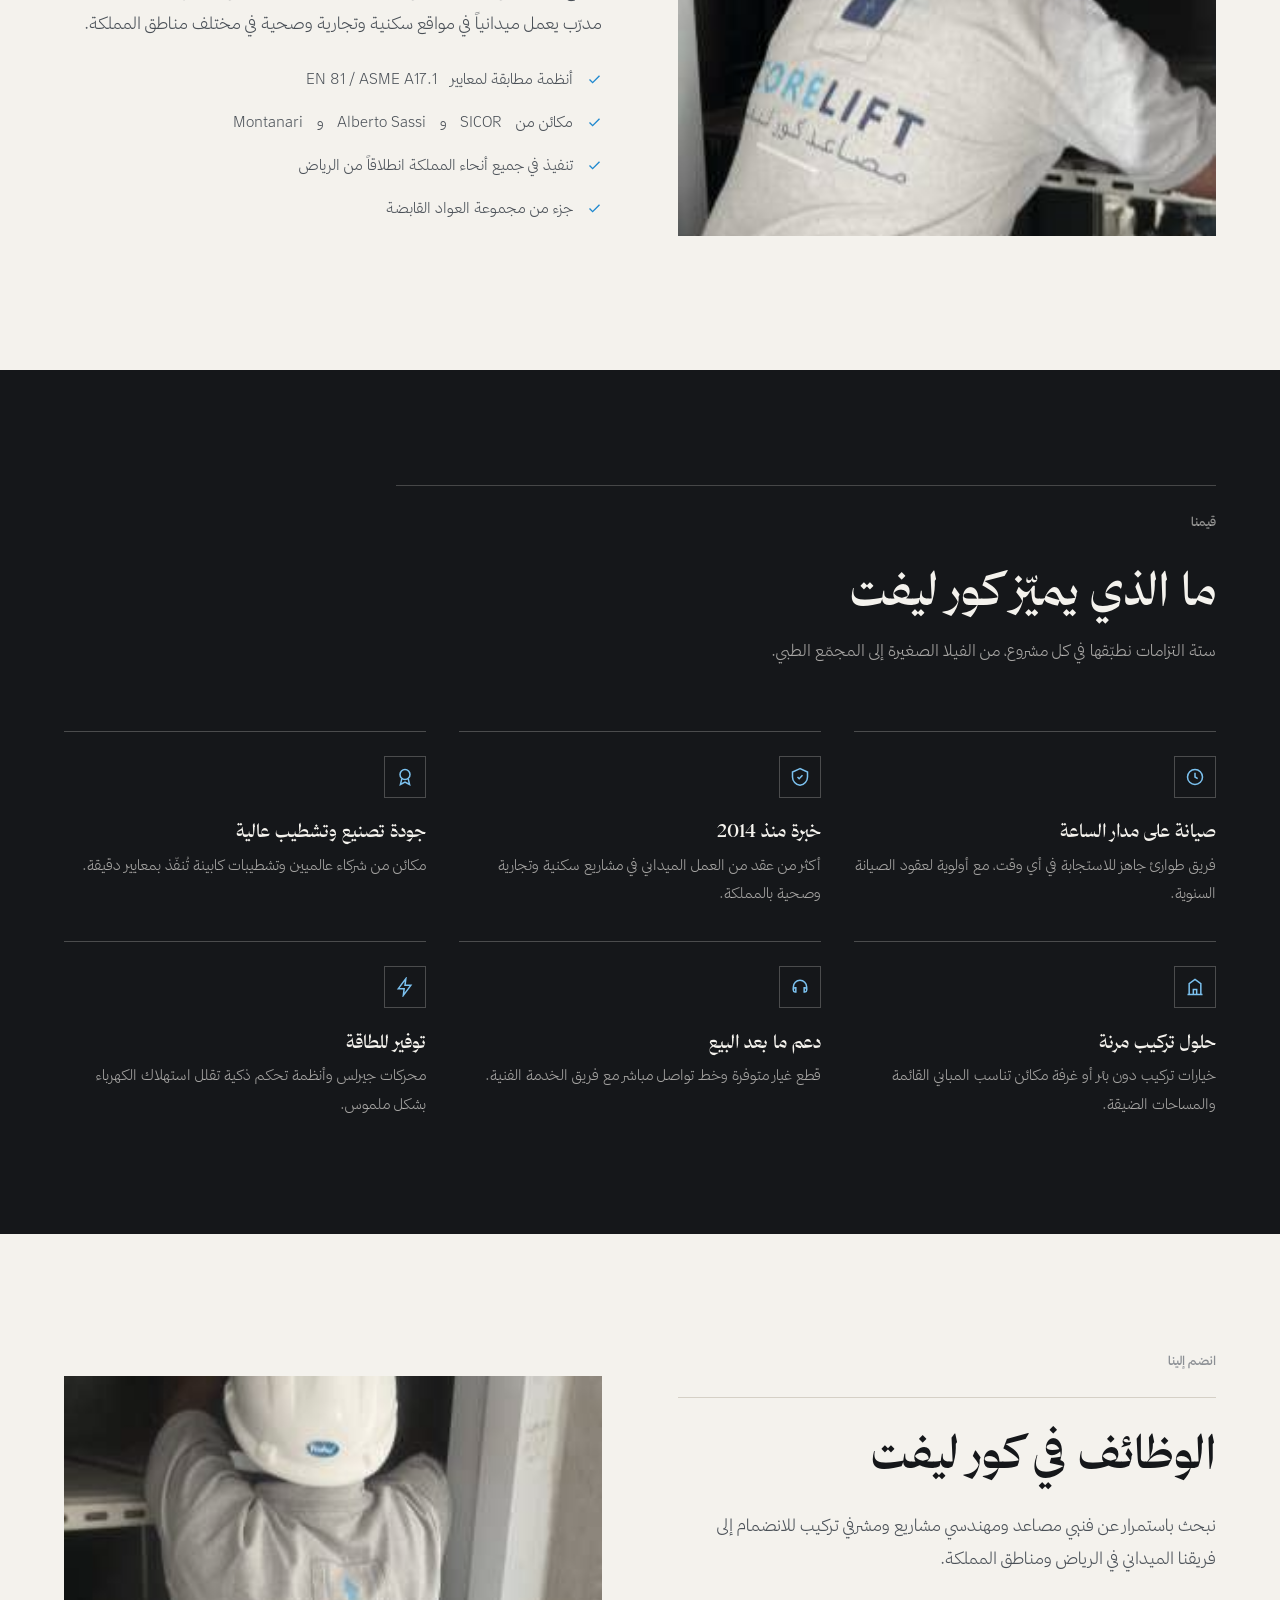
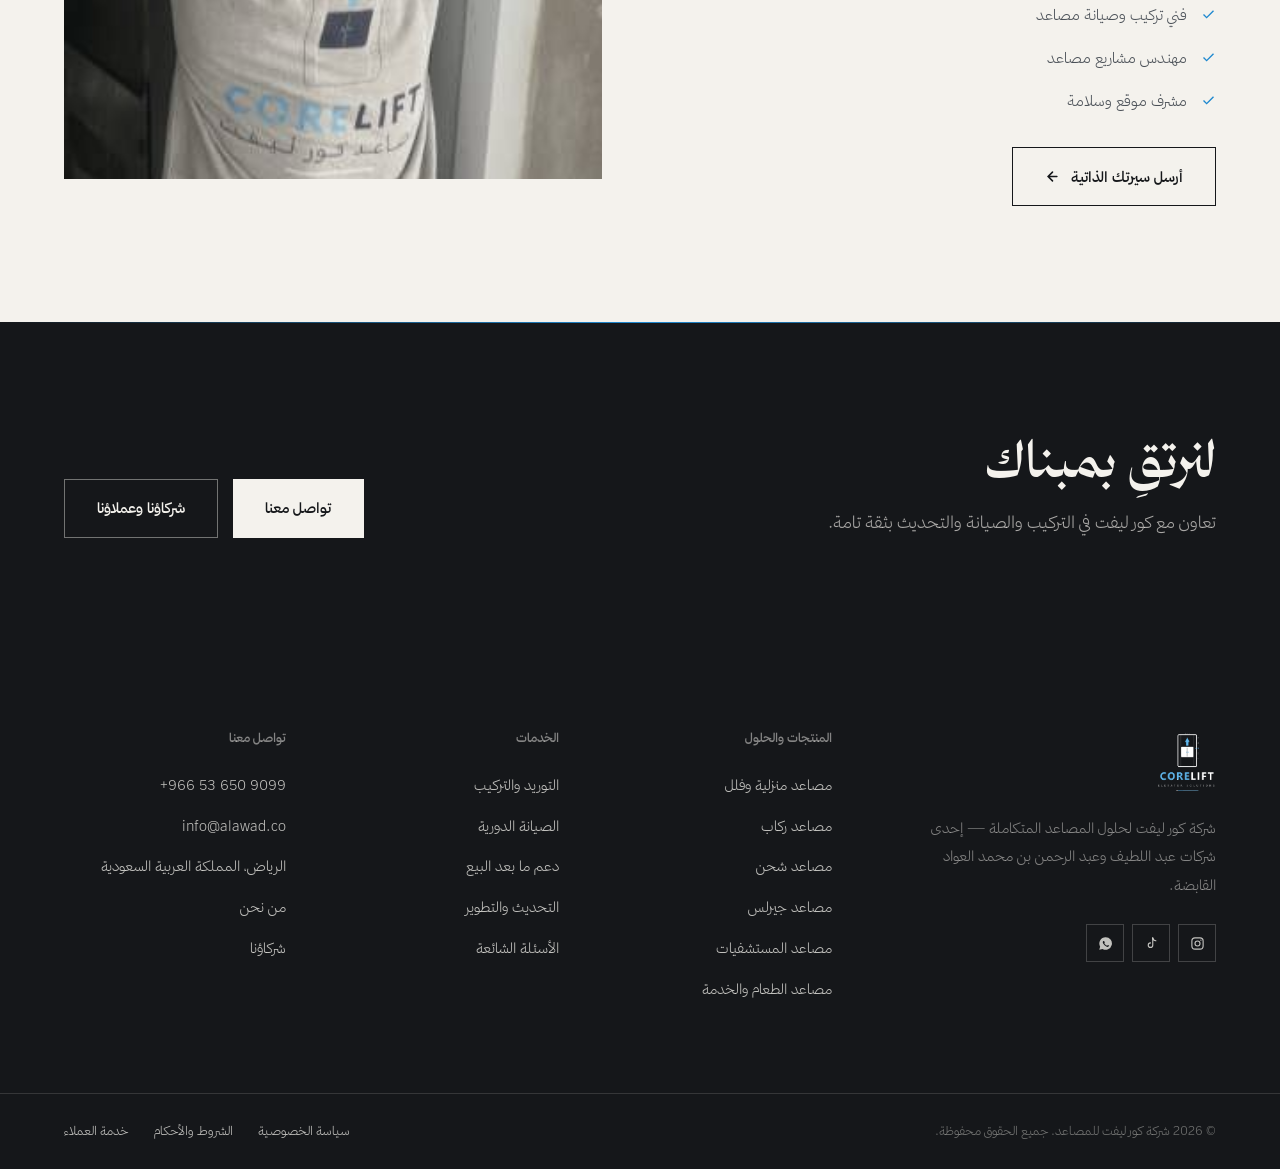
==== commit 2ae023a7: "توحيد خانات الأرقام وإصلاح تداخل اسم العلامة محدّد ‎.hero-strip span‎ كان يطبّق تنسيق النص الوصفي عل" ====
--- a/about.html
+++ b/about.html
@@ -7,7 +7,7 @@
 <meta name="description" content="تأسست كور ليفت عام 2014 لتوريد وتركيب وصيانة المصاعد في جميع أنحاء المملكة — إحدى شركات عبد اللطيف وعبد الرحمن بن محمد العواد القابضة، ومقرها الرياض.">
 <meta name="theme-color" content="#15171A">
 <link rel="icon" href="assets/img/logo.png">
-<link rel="stylesheet" href="assets/css/style.css?v=3">
+<link rel="stylesheet" href="assets/css/style.css?v=4">
 <script>document.documentElement.classList.add('js');</script>
 </head>
 <body>
@@ -117,10 +117,10 @@
 <section class="section section--tight section--alt">
   <div class="wrap">
     <div class="stats rv">
-      <div class="stat"><b><span class="en" data-count="700" data-suffix="+">700+</span></b><span>مشروع منفّذ</span></div>
-      <div class="stat"><b>2014</b><span>سنة التأسيس</span></div>
-      <div class="stat"><b class="en">24/7</b><span>استجابة الصيانة</span></div>
-      <div class="stat"><b><span class="en" data-count="5">5</span></b><span>مصنّعون عالميون معتمدون</span></div>
+      <div class="stat"><b><span class="num" data-count="700" data-suffix="+">700+</span></b><span>مشروع منفّذ</span></div>
+      <div class="stat"><b><span class="num">2014</span></b><span>سنة التأسيس</span></div>
+      <div class="stat"><b><span class="num">24/7</span></b><span>استجابة الصيانة</span></div>
+      <div class="stat"><b><span class="num" data-count="5">5</span></b><span>مصنّعون عالميون معتمدون</span></div>
     </div>
   </div>
 </section>
@@ -281,6 +281,6 @@
   <svg viewBox="0 0 24 24" fill="currentColor"><path d="M12 2a10 10 0 0 0-8.6 15L2 22l5.2-1.4A10 10 0 1 0 12 2zm5.5 14.1c-.2.6-1.3 1.2-1.8 1.3-.5.1-1 .1-1.7-.1a13 13 0 0 1-5.5-4.8c-.4-.7-.9-1.6-.9-2.5 0-.9.5-1.4.7-1.6.2-.2.4-.3.6-.3h.5c.2 0 .4 0 .6.4l.8 1.9c.1.2 0 .4-.1.5l-.4.5c-.1.2-.3.3-.1.6.2.3.8 1.3 1.7 2.1 1.1 1 2 1.3 2.3 1.4.3.1.4.1.6-.1l.7-.8c.2-.2.4-.2.6-.1l1.8.9c.2.1.4.2.4.3z"/></svg>
 </a>
 
-<script src="assets/js/main.js?v=3"></script>
+<script src="assets/js/main.js?v=4"></script>
 </body>
 </html>
--- a/assets/css/style.css
+++ b/assets/css/style.css
@@ -131,12 +131,16 @@
 .brand{display:flex;align-items:center;gap:.8rem;flex:none}
 .brand img{height:44px;width:auto;transition:filter .45s var(--ease)}
 .header:not(.is-stuck) .brand img{filter:brightness(0) invert(1)}
-.brand__txt{display:flex;flex-direction:column;line-height:1.1}
+/* السطر الضيّق كان يجعل حروف الاسم العربي تتداخل مع السطر اللاتيني تحته */
+.brand__txt{display:flex;flex-direction:column;justify-content:center;gap:2px}
 .brand__name{
-  font-family:"Thmanyah Display",serif;font-weight:600;font-size:1.16rem;
-  color:var(--ink);transition:color .45s var(--ease);
-}
-.brand__sub{font-size:.62rem;color:var(--muted);letter-spacing:.24em;transition:color .45s}
+  font-family:"Thmanyah Display",serif;font-weight:600;font-size:1.12rem;
+  line-height:1.45;color:var(--ink);transition:color .45s var(--ease);
+}
+.brand__sub{
+  font-size:.58rem;line-height:1.2;color:var(--muted);
+  letter-spacing:.16em;transition:color .45s;
+}
 .header:not(.is-stuck) .brand__name{color:var(--paper)}
 .header:not(.is-stuck) .brand__sub{color:rgba(244,242,237,.6)}
 
@@ -268,11 +272,13 @@
 .hero-strip__cell:first-child{border:0;padding-inline-start:0}
 .hero-strip b{
   display:block;font-family:"Thmanyah Display",serif;font-weight:500;
-  font-size:clamp(2rem,3.9vw,3.5rem);line-height:1;color:var(--ink);letter-spacing:-.03em;
-}
-.hero-strip span{
-  display:block;margin-top:.7rem;font-size:.82rem;color:var(--muted);
-  font-weight:300;
+  font-size:clamp(2rem,3.9vw,3.5rem);line-height:1.1;color:var(--ink);letter-spacing:-.02em;
+}
+.hero-strip b .num{font-family:inherit;font-size:inherit;font-weight:inherit;color:inherit}
+/* المحدّد المباشر ضروري: بدونه يطبَّق تنسيق الوصف على الرقم داخل <b> */
+.hero-strip__cell > span{
+  display:block;margin-top:.7rem;font-size:.86rem;color:var(--muted);
+  font-weight:300;line-height:1.6;
 }
 
 /* ============ عنوان الصفحة الداخلية ============ */
@@ -344,9 +350,10 @@
 .stat:first-child{border-inline-start:0;padding-inline-start:0}
 .stat b{
   display:block;font-family:"Thmanyah Display",serif;font-weight:500;
-  font-size:clamp(2rem,3.7vw,3.3rem);color:var(--ink);line-height:1;letter-spacing:-.03em;
-}
-.stat span{display:block;margin-top:.7rem;font-size:.84rem;color:var(--muted);font-weight:300}
+  font-size:clamp(2rem,3.7vw,3.3rem);color:var(--ink);line-height:1.1;letter-spacing:-.02em;
+}
+.stat b .num{font-family:inherit;font-size:inherit;font-weight:inherit;color:inherit}
+.stat > span{display:block;margin-top:.7rem;font-size:.86rem;color:var(--muted);font-weight:300;line-height:1.6}
 
 /* ============ شبكة المنتجات التحريرية ============ */
 .works{display:grid;grid-template-columns:repeat(3,1fr);gap:clamp(30px,3.4vw,56px) clamp(24px,2.6vw,44px)}
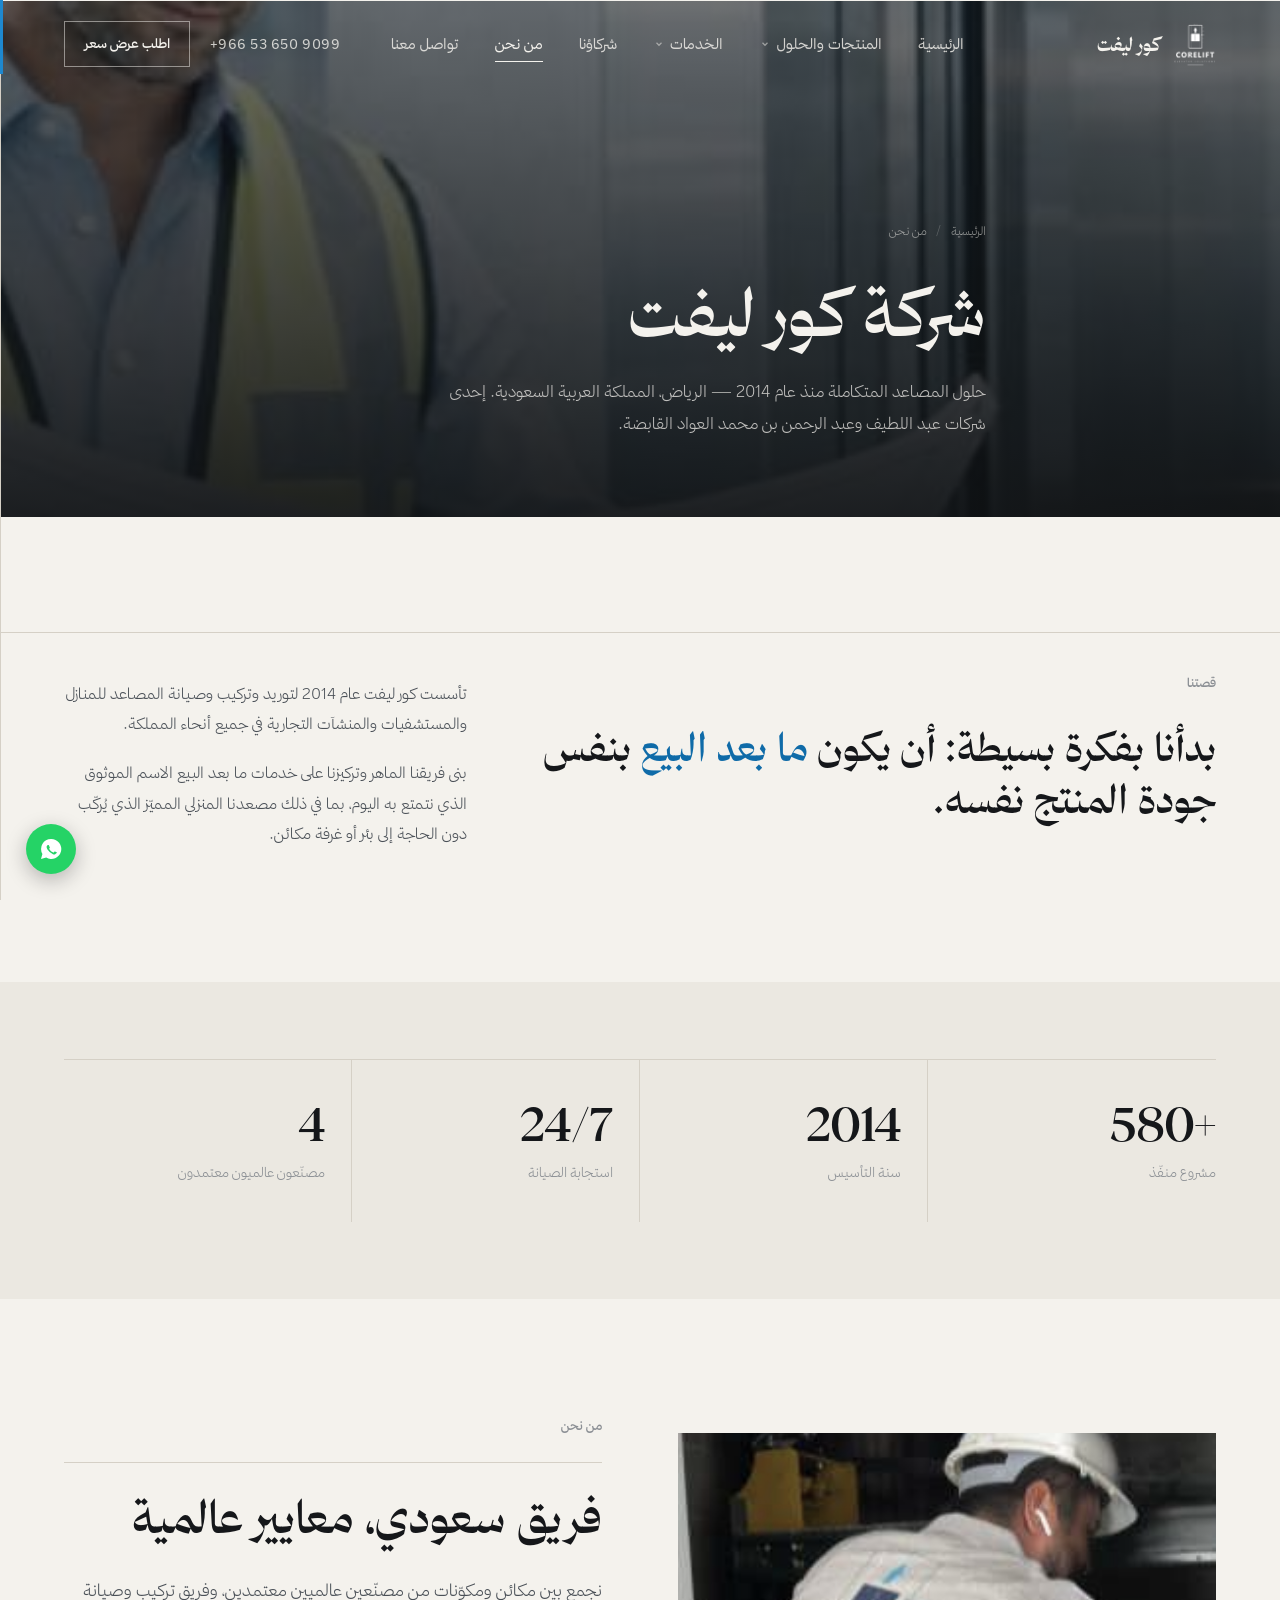
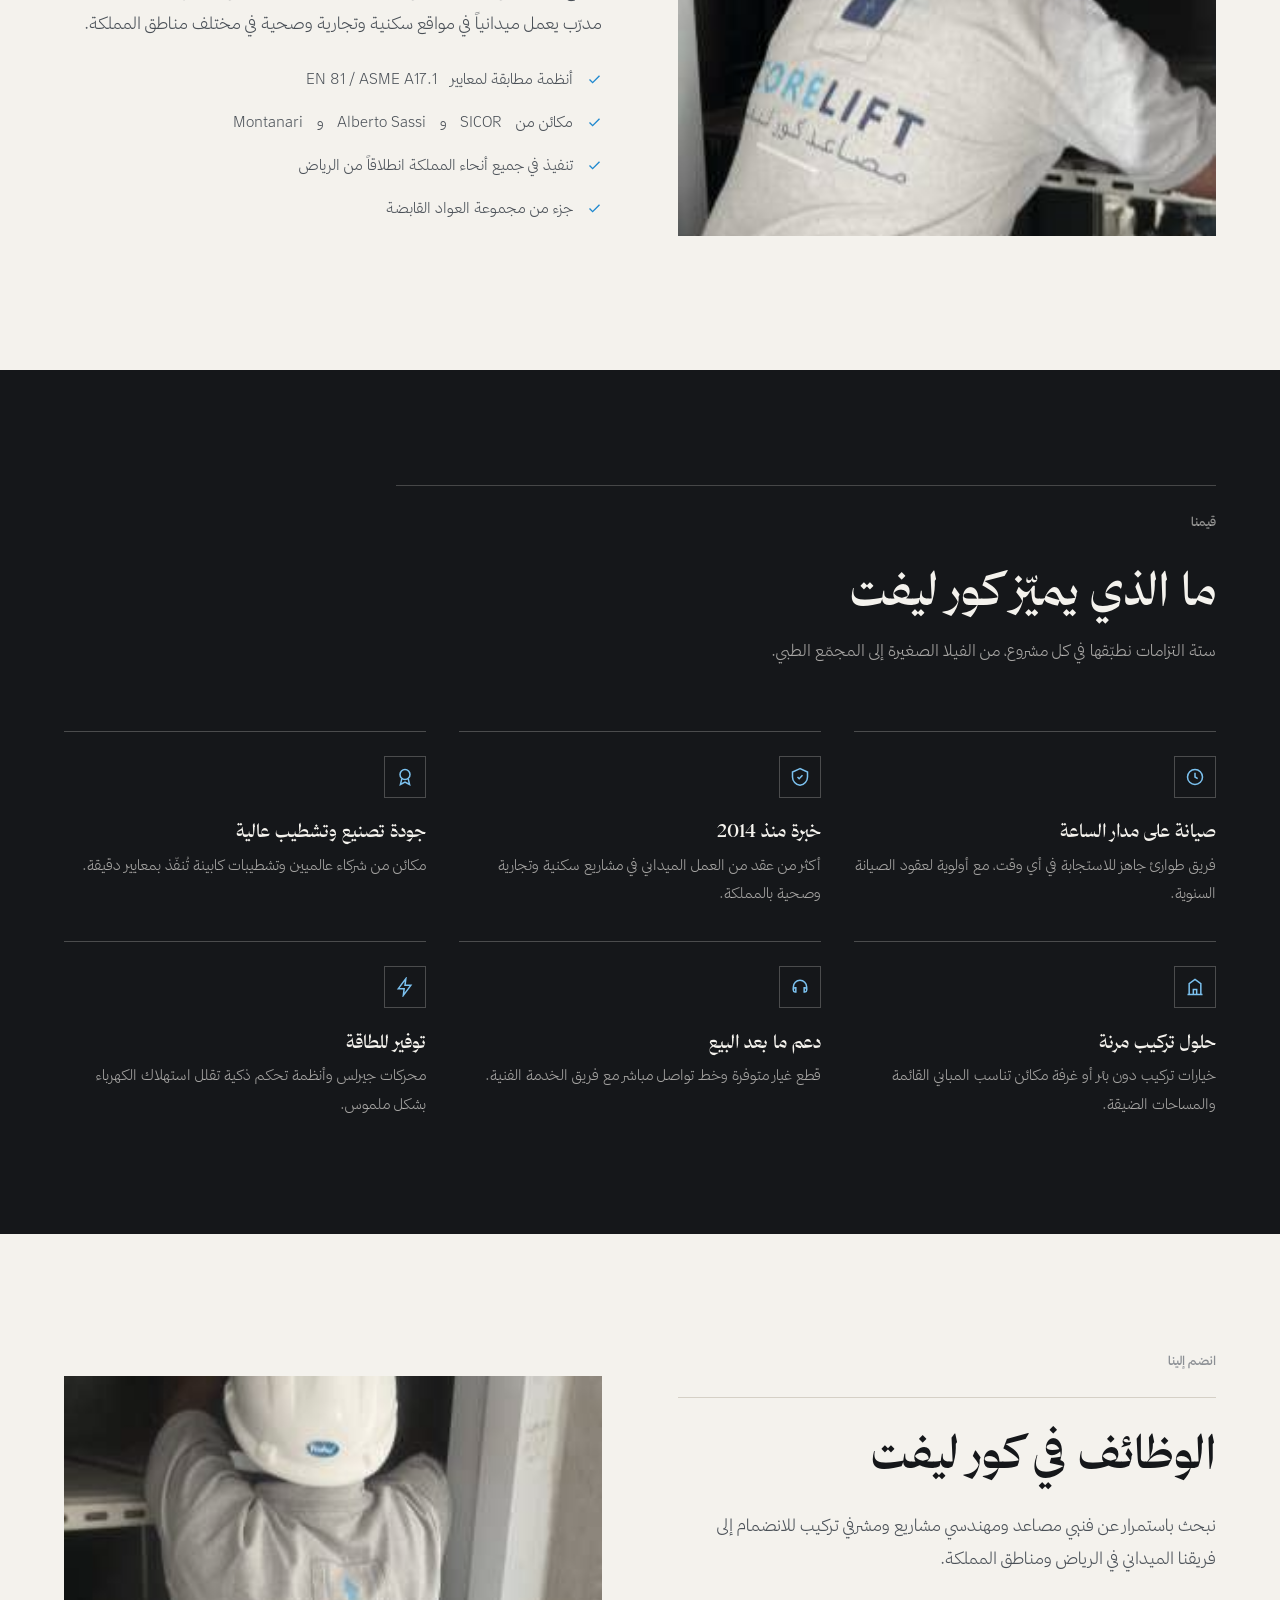
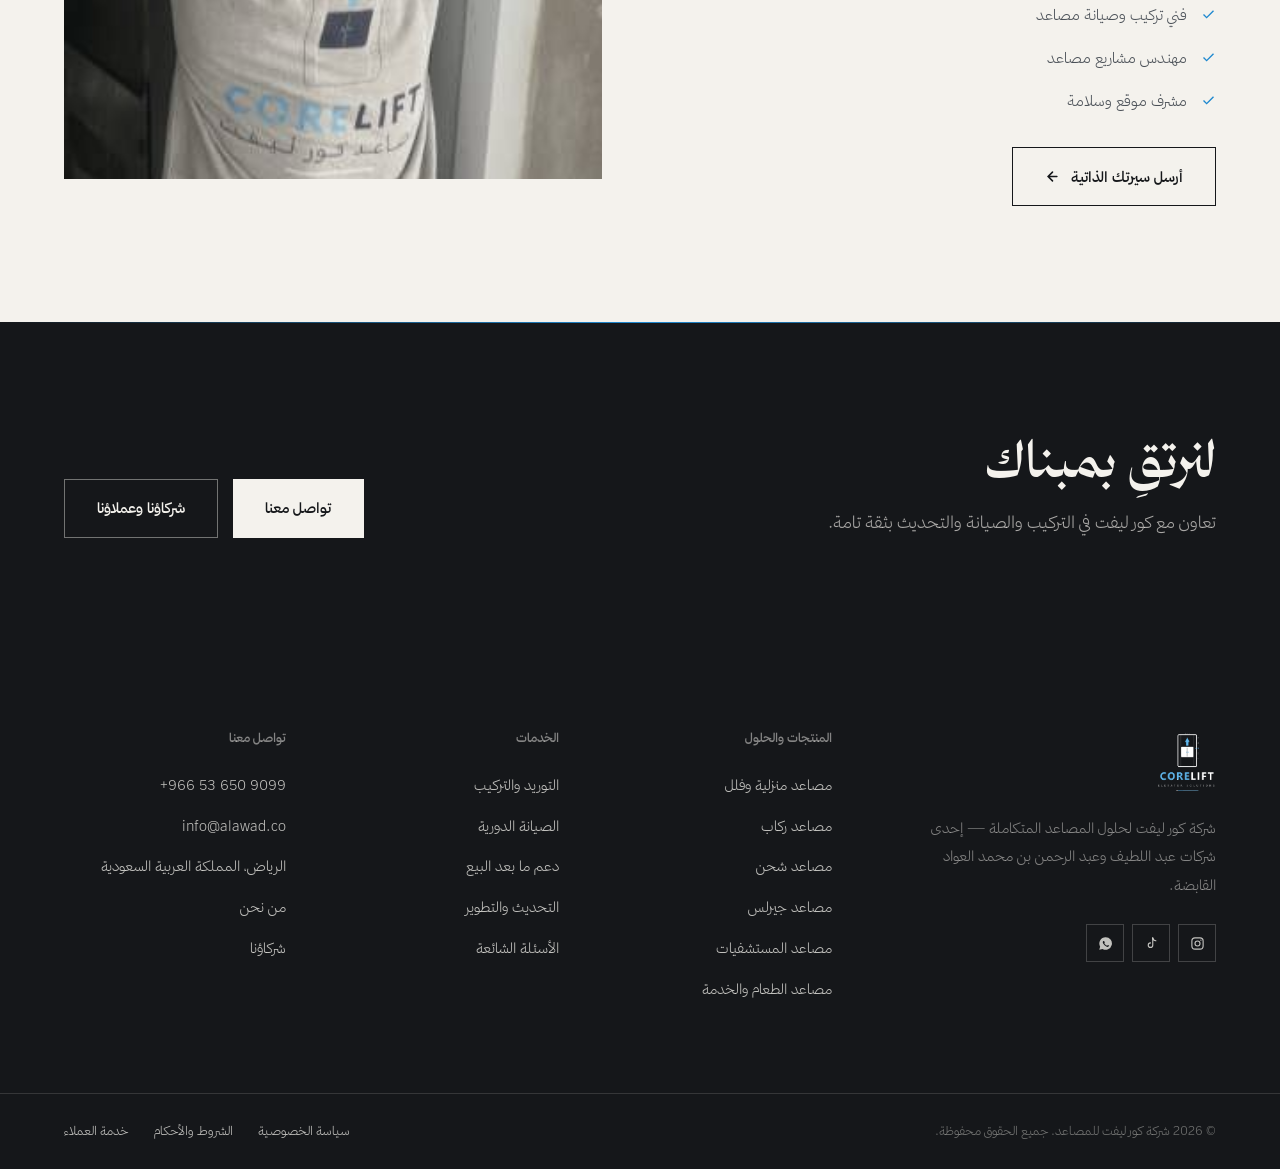
==== commit b8b2242b: "تثبيت مقاسات الجوال وإزالة النص اللاتيني من الهيدر مقاسات العناوين كانت تتبع عرض الشاشة، فآيفون برو " ====
--- a/about.html
+++ b/about.html
@@ -7,7 +7,7 @@
 <meta name="description" content="تأسست كور ليفت عام 2014 لتوريد وتركيب وصيانة المصاعد في جميع أنحاء المملكة — إحدى شركات عبد اللطيف وعبد الرحمن بن محمد العواد القابضة، ومقرها الرياض.">
 <meta name="theme-color" content="#15171A">
 <link rel="icon" href="assets/img/logo.png">
-<link rel="stylesheet" href="assets/css/style.css?v=4">
+<link rel="stylesheet" href="assets/css/style.css?v=5">
 <script>document.documentElement.classList.add('js');</script>
 </head>
 <body>
@@ -18,7 +18,6 @@
       <img src="assets/img/logo.png" alt="كور ليفت">
       <span class="brand__txt">
         <span class="brand__name">كور ليفت</span>
-        <span class="brand__sub en">ELEVATOR SOLUTIONS</span>
       </span>
     </a>
     <nav class="nav" aria-label="القائمة الرئيسية">
@@ -281,6 +280,6 @@
   <svg viewBox="0 0 24 24" fill="currentColor"><path d="M12 2a10 10 0 0 0-8.6 15L2 22l5.2-1.4A10 10 0 1 0 12 2zm5.5 14.1c-.2.6-1.3 1.2-1.8 1.3-.5.1-1 .1-1.7-.1a13 13 0 0 1-5.5-4.8c-.4-.7-.9-1.6-.9-2.5 0-.9.5-1.4.7-1.6.2-.2.4-.3.6-.3h.5c.2 0 .4 0 .6.4l.8 1.9c.1.2 0 .4-.1.5l-.4.5c-.1.2-.3.3-.1.6.2.3.8 1.3 1.7 2.1 1.1 1 2 1.3 2.3 1.4.3.1.4.1.6-.1l.7-.8c.2-.2.4-.2.6-.1l1.8.9c.2.1.4.2.4.3z"/></svg>
 </a>
 
-<script src="assets/js/main.js?v=4"></script>
+<script src="assets/js/main.js?v=5"></script>
 </body>
 </html>
--- a/assets/css/style.css
+++ b/assets/css/style.css
@@ -131,18 +131,13 @@
 .brand{display:flex;align-items:center;gap:.8rem;flex:none}
 .brand img{height:44px;width:auto;transition:filter .45s var(--ease)}
 .header:not(.is-stuck) .brand img{filter:brightness(0) invert(1)}
-/* السطر الضيّق كان يجعل حروف الاسم العربي تتداخل مع السطر اللاتيني تحته */
-.brand__txt{display:flex;flex-direction:column;justify-content:center;gap:2px}
+/* الشعار نفسه يحمل CORELIFT / ELEVATOR SOLUTIONS، فلا يتكرر نصاً بجانبه */
+.brand__txt{display:flex;flex-direction:column;justify-content:center}
 .brand__name{
-  font-family:"Thmanyah Display",serif;font-weight:600;font-size:1.12rem;
-  line-height:1.45;color:var(--ink);transition:color .45s var(--ease);
-}
-.brand__sub{
-  font-size:.58rem;line-height:1.2;color:var(--muted);
-  letter-spacing:.16em;transition:color .45s;
+  font-family:"Thmanyah Display",serif;font-weight:600;font-size:1.2rem;
+  line-height:1.4;color:var(--ink);transition:color .45s var(--ease);
 }
 .header:not(.is-stuck) .brand__name{color:var(--paper)}
-.header:not(.is-stuck) .brand__sub{color:rgba(244,242,237,.6)}
 
 .nav{margin-inline-start:auto;display:flex;align-items:center;gap:0;height:100%}
 .nav__item{position:relative;height:100%;display:flex;align-items:center}
@@ -683,10 +678,14 @@
 }
 @media (max-width:580px){
   /* ---- إيقاع رأسي أقصر: الصفحة كانت 19 شاشة تمرير ---- */
+  /* مقاسات ثابتة لا تتبع عرض الشاشة: الجوال الكبير كان يعرض
+     العنوان بـ38.7px والصغير بـ33.75px، فيختلف الترتيب بينهما */
   :root{
-    --fs-hero:clamp(2.1rem,9vw,2.6rem);
-    --fs-h1:clamp(1.85rem,7.6vw,2.3rem);
-    --fs-h2:clamp(1.5rem,6.2vw,1.9rem);
+    --pad:22px;
+    --fs-hero:2.15rem;
+    --fs-h1:1.95rem;
+    --fs-h2:1.6rem;
+    --fs-h3:1.12rem;
   }
   body{font-size:16px;line-height:1.8}
   .section{padding-block:52px}
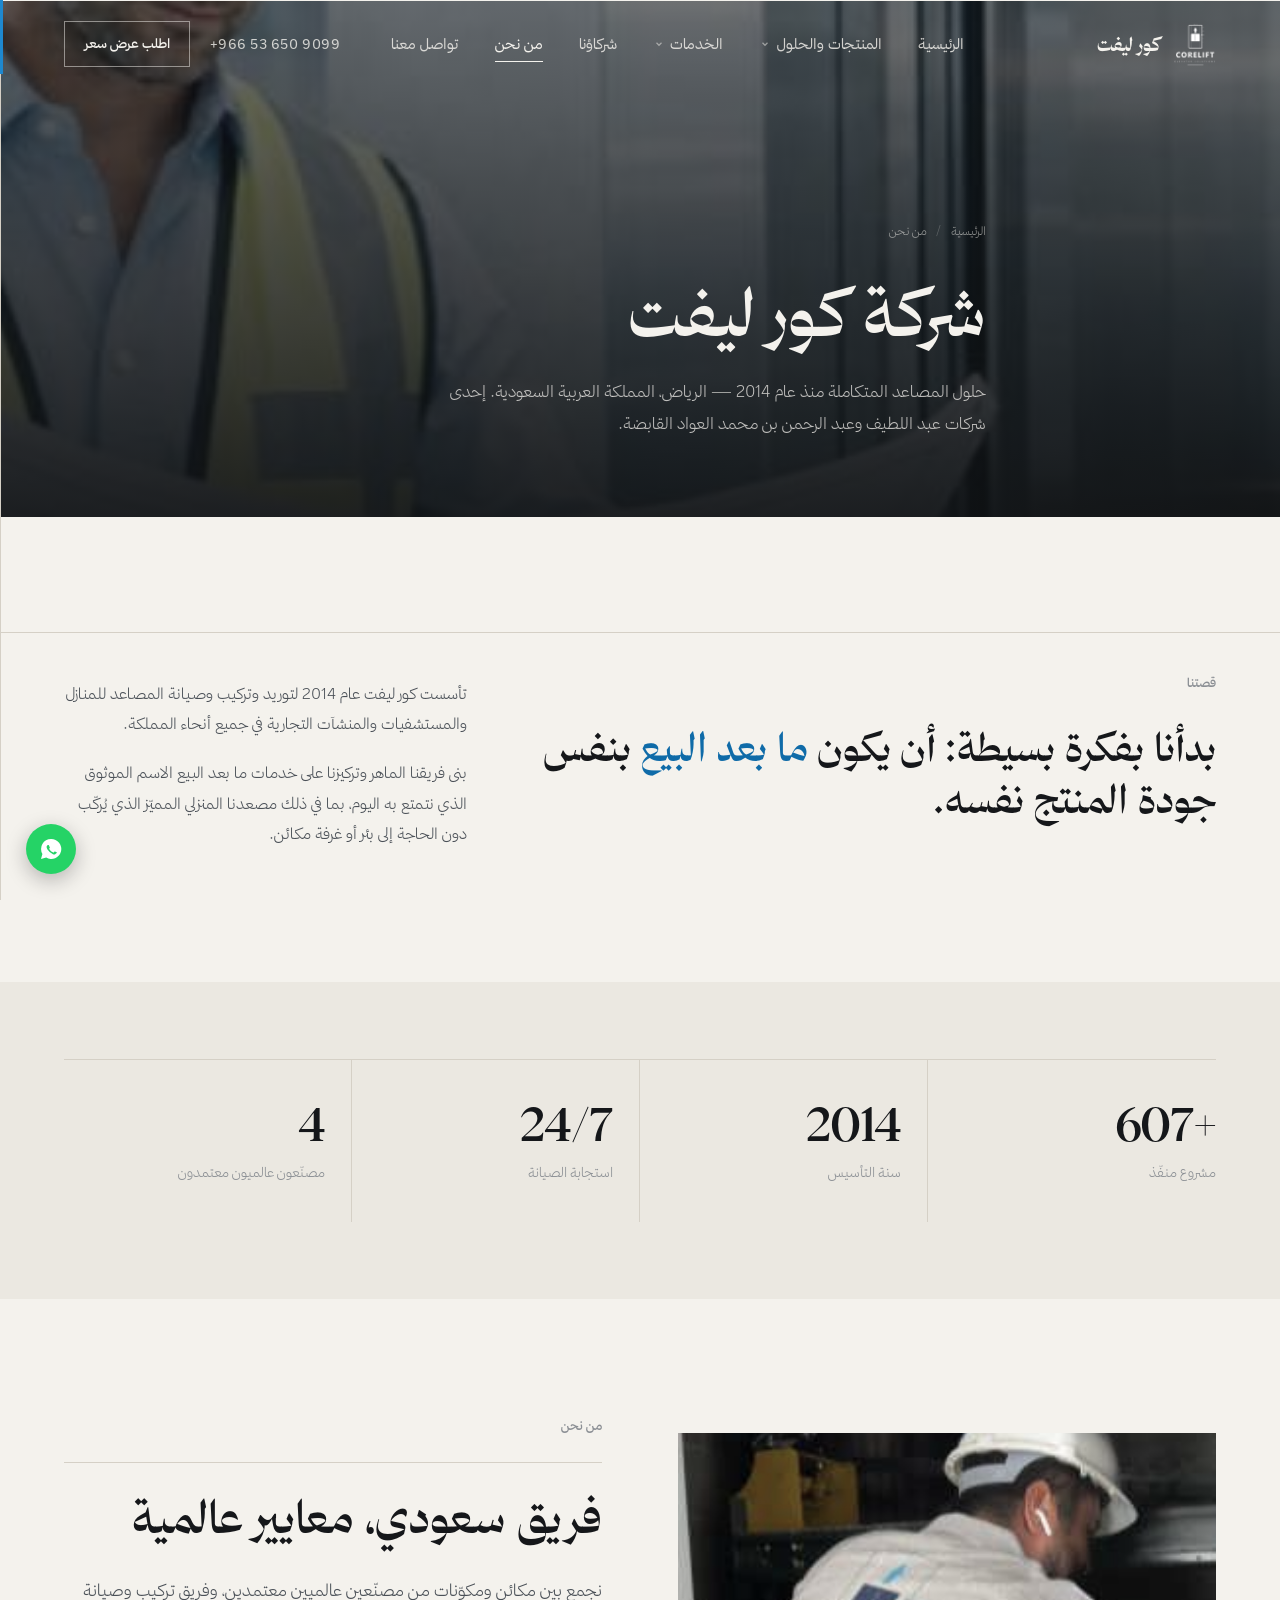
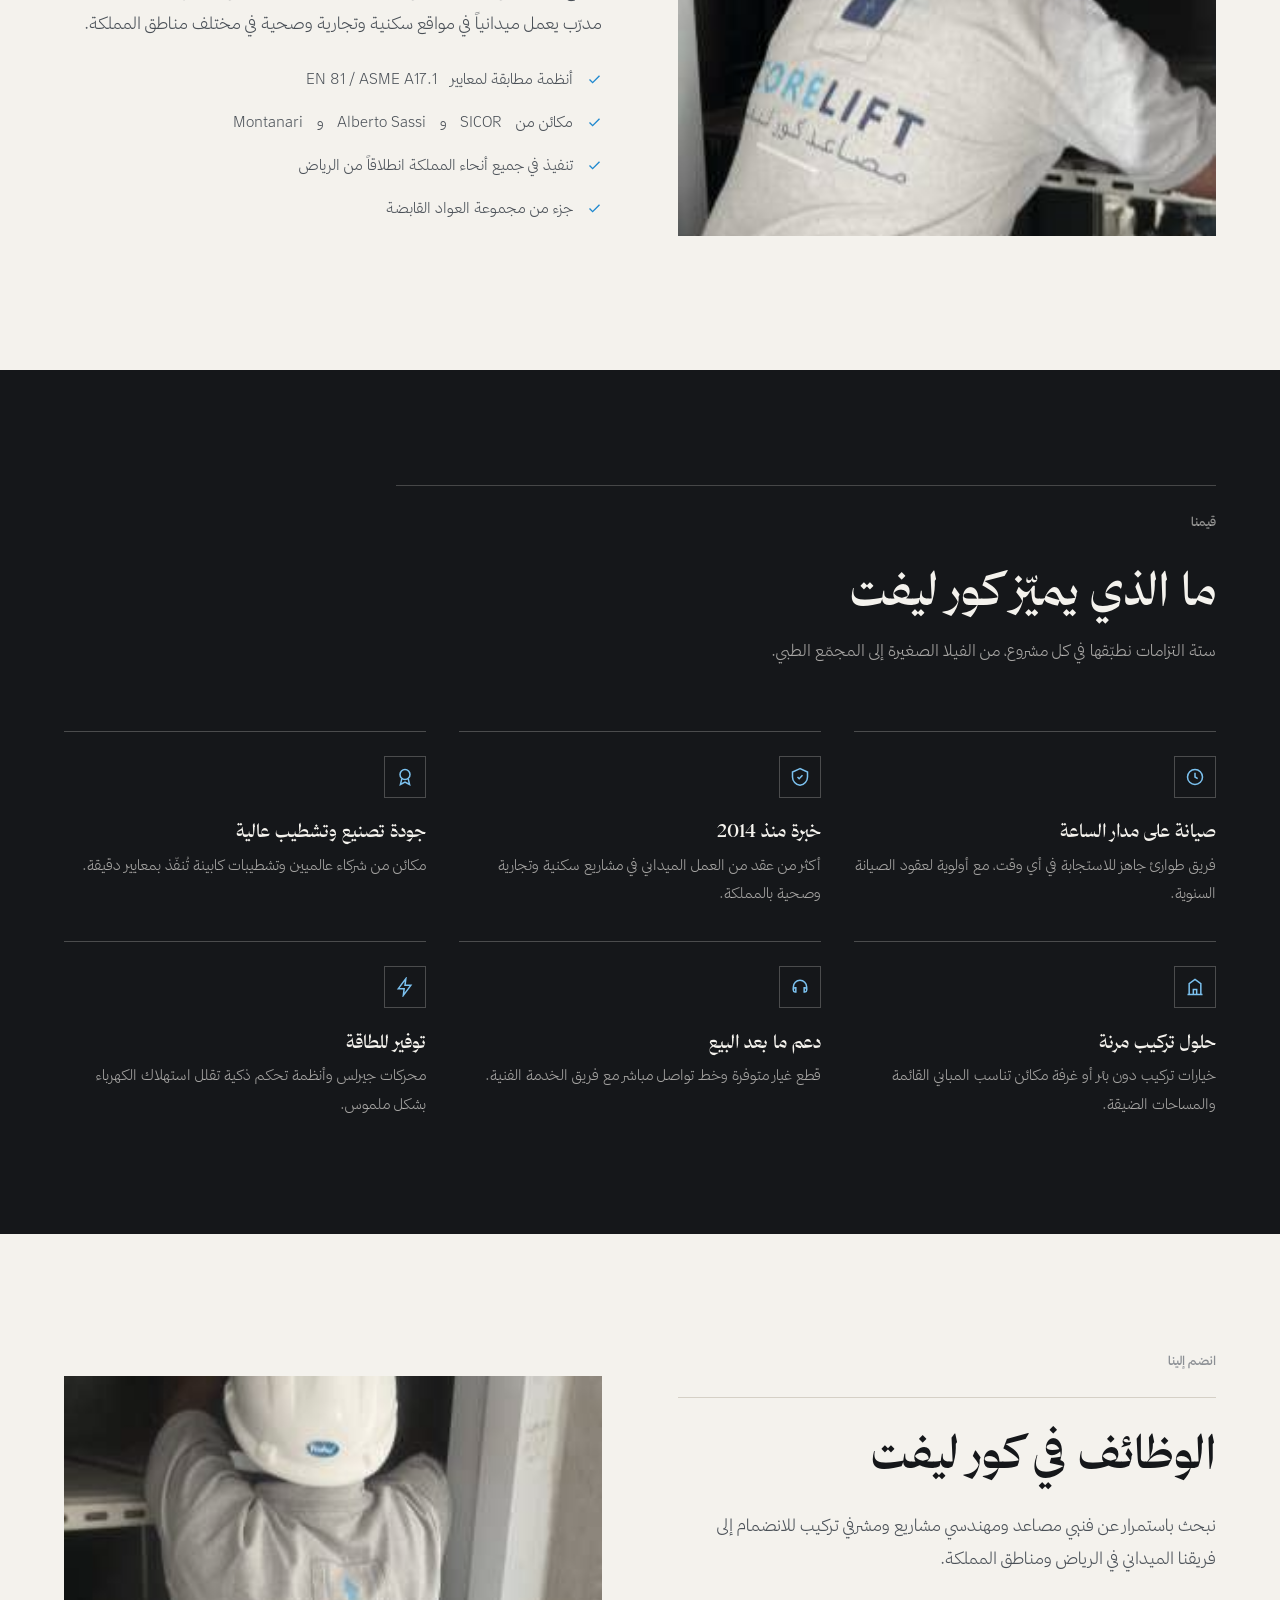
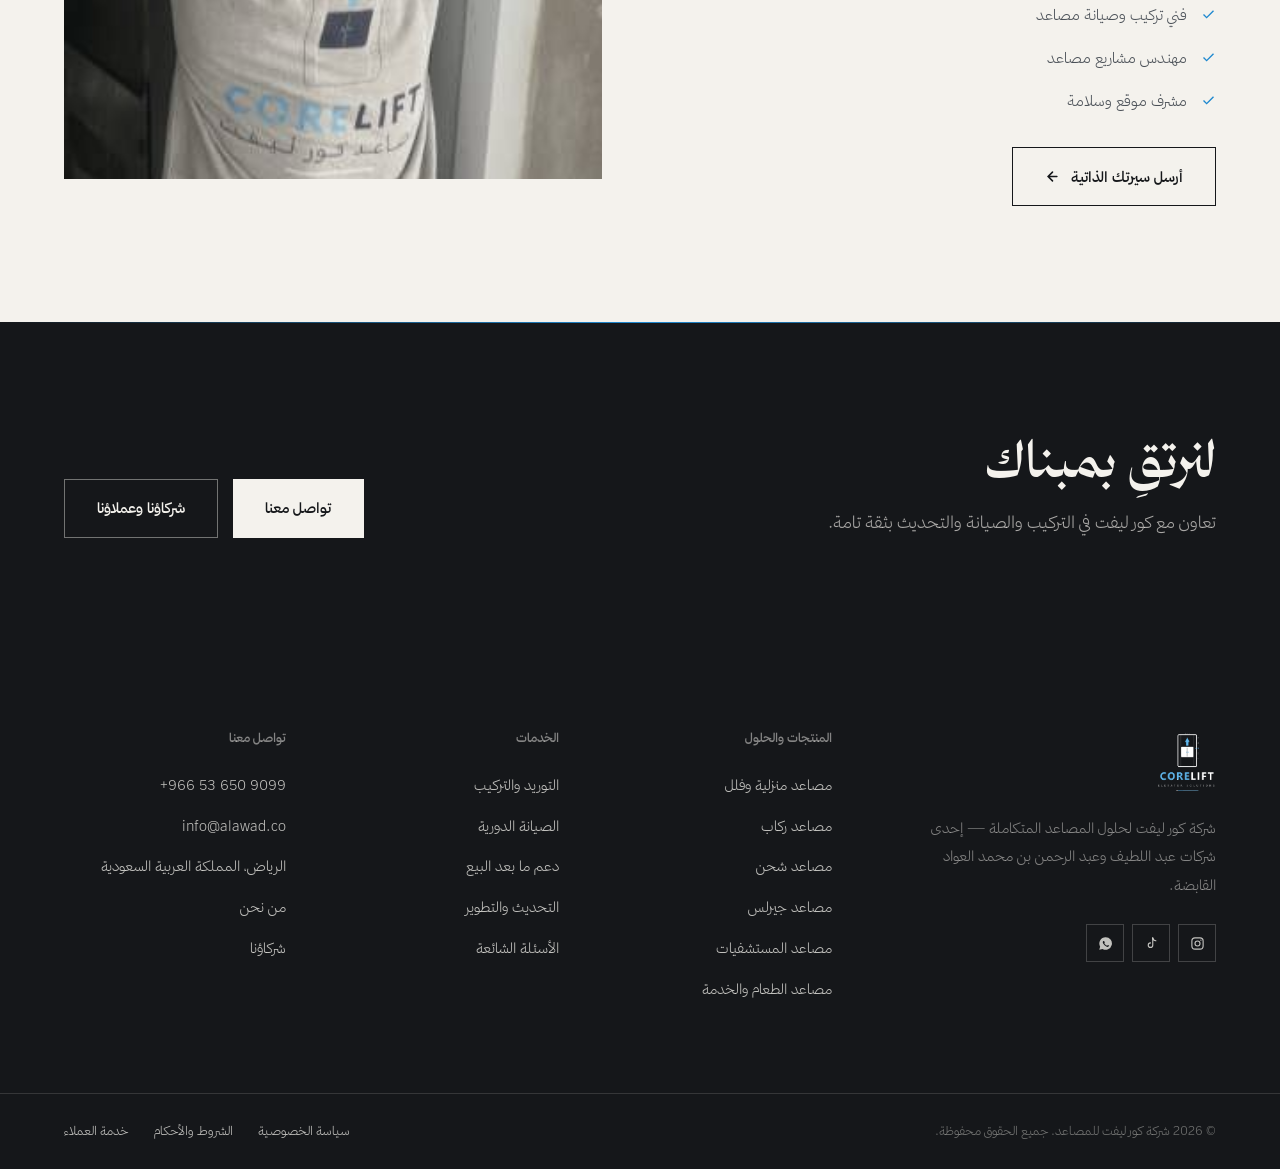
==== commit c5ec21ac: "توحيد المقاسات على كل الجوالات بما فيها الوضع الأفقي كان التثبيت محصوراً بعرض 580px، فعند 581px يقفز" ====
--- a/about.html
+++ b/about.html
@@ -7,7 +7,7 @@
 <meta name="description" content="تأسست كور ليفت عام 2014 لتوريد وتركيب وصيانة المصاعد في جميع أنحاء المملكة — إحدى شركات عبد اللطيف وعبد الرحمن بن محمد العواد القابضة، ومقرها الرياض.">
 <meta name="theme-color" content="#15171A">
 <link rel="icon" href="assets/img/logo.png">
-<link rel="stylesheet" href="assets/css/style.css?v=5">
+<link rel="stylesheet" href="assets/css/style.css?v=6">
 <script>document.documentElement.classList.add('js');</script>
 </head>
 <body>
@@ -280,6 +280,6 @@
   <svg viewBox="0 0 24 24" fill="currentColor"><path d="M12 2a10 10 0 0 0-8.6 15L2 22l5.2-1.4A10 10 0 1 0 12 2zm5.5 14.1c-.2.6-1.3 1.2-1.8 1.3-.5.1-1 .1-1.7-.1a13 13 0 0 1-5.5-4.8c-.4-.7-.9-1.6-.9-2.5 0-.9.5-1.4.7-1.6.2-.2.4-.3.6-.3h.5c.2 0 .4 0 .6.4l.8 1.9c.1.2 0 .4-.1.5l-.4.5c-.1.2-.3.3-.1.6.2.3.8 1.3 1.7 2.1 1.1 1 2 1.3 2.3 1.4.3.1.4.1.6-.1l.7-.8c.2-.2.4-.2.6-.1l1.8.9c.2.1.4.2.4.3z"/></svg>
 </a>
 
-<script src="assets/js/main.js?v=5"></script>
+<script src="assets/js/main.js?v=6"></script>
 </body>
 </html>
--- a/assets/css/style.css
+++ b/assets/css/style.css
@@ -663,6 +663,37 @@
   .logowall--clients{grid-template-columns:repeat(4,1fr)}
   .footer__top{grid-template-columns:1fr 1fr}
 }
+/* ---- مقاسات موحّدة لكل الجوالات ----
+   كانت العناوين تتبع عرض الشاشة فوق 580px، فيقفز العنوان من 34.4px
+   إلى 40.6px عند تجاوز الحد بواحد، ويستمر بالتضخم. الآن مقاس واحد
+   لكل جهاز محمول، رأسياً كان أو أفقياً. */
+@media (max-width:900px){
+  :root{
+    --pad:22px;
+    --fs-hero:2.15rem;
+    --fs-h1:1.95rem;
+    --fs-h2:1.6rem;
+    --fs-h3:1.12rem;
+  }
+  body{font-size:16px;line-height:1.8}
+  .hero h1{line-height:1.26}
+  .hero p{font-size:1rem}
+  .hero-strip b,.stat b{font-size:2rem}
+  .statement h2{font-size:1.6rem}
+  .cta h2{font-size:1.9rem}
+  .hero__in{min-height:auto;padding-block:118px 44px}
+  .pagehead__in{padding-block:104px 40px}
+  .section{padding-block:52px}
+  .section--tight{padding-block:40px}
+}
+
+/* الجوال بالوضع الأفقي: الارتفاع هو المورد الشحيح لا العرض */
+@media (max-width:900px) and (max-height:540px){
+  .hero__in{padding-block:92px 34px}
+  .pagehead__in{padding-block:86px 30px}
+  .section{padding-block:44px}
+}
+
 @media (max-width:880px){
   html{scroll-padding-top:80px}
   .grid--3,.grid--2{grid-template-columns:1fr}
@@ -678,28 +709,11 @@
 }
 @media (max-width:580px){
   /* ---- إيقاع رأسي أقصر: الصفحة كانت 19 شاشة تمرير ---- */
-  /* مقاسات ثابتة لا تتبع عرض الشاشة: الجوال الكبير كان يعرض
-     العنوان بـ38.7px والصغير بـ33.75px، فيختلف الترتيب بينهما */
-  :root{
-    --pad:22px;
-    --fs-hero:2.15rem;
-    --fs-h1:1.95rem;
-    --fs-h2:1.6rem;
-    --fs-h3:1.12rem;
-  }
-  body{font-size:16px;line-height:1.8}
-  .section{padding-block:52px}
-  .section--tight{padding-block:40px}
   .sec-head{margin-bottom:30px;padding-top:1.2rem}
   .eyebrow{margin-bottom:1rem}
-
-  /* الواجهة: كانت 763px مع 146px حشو علوي فارغ */
-  .hero__in{min-height:auto;padding-block:118px 44px}
-  .hero h1{line-height:1.26}
-  .hero p{margin-bottom:1.8rem;font-size:1rem}
+  .hero p{margin-bottom:1.8rem}
   .hero__actions{width:100%}
   .hero__actions .btn{width:100%;justify-content:center}
-  .pagehead__in{padding-block:104px 40px}
   .pagehead p{font-size:.98rem}
 
   .grid--4,.steps{grid-template-columns:1fr}
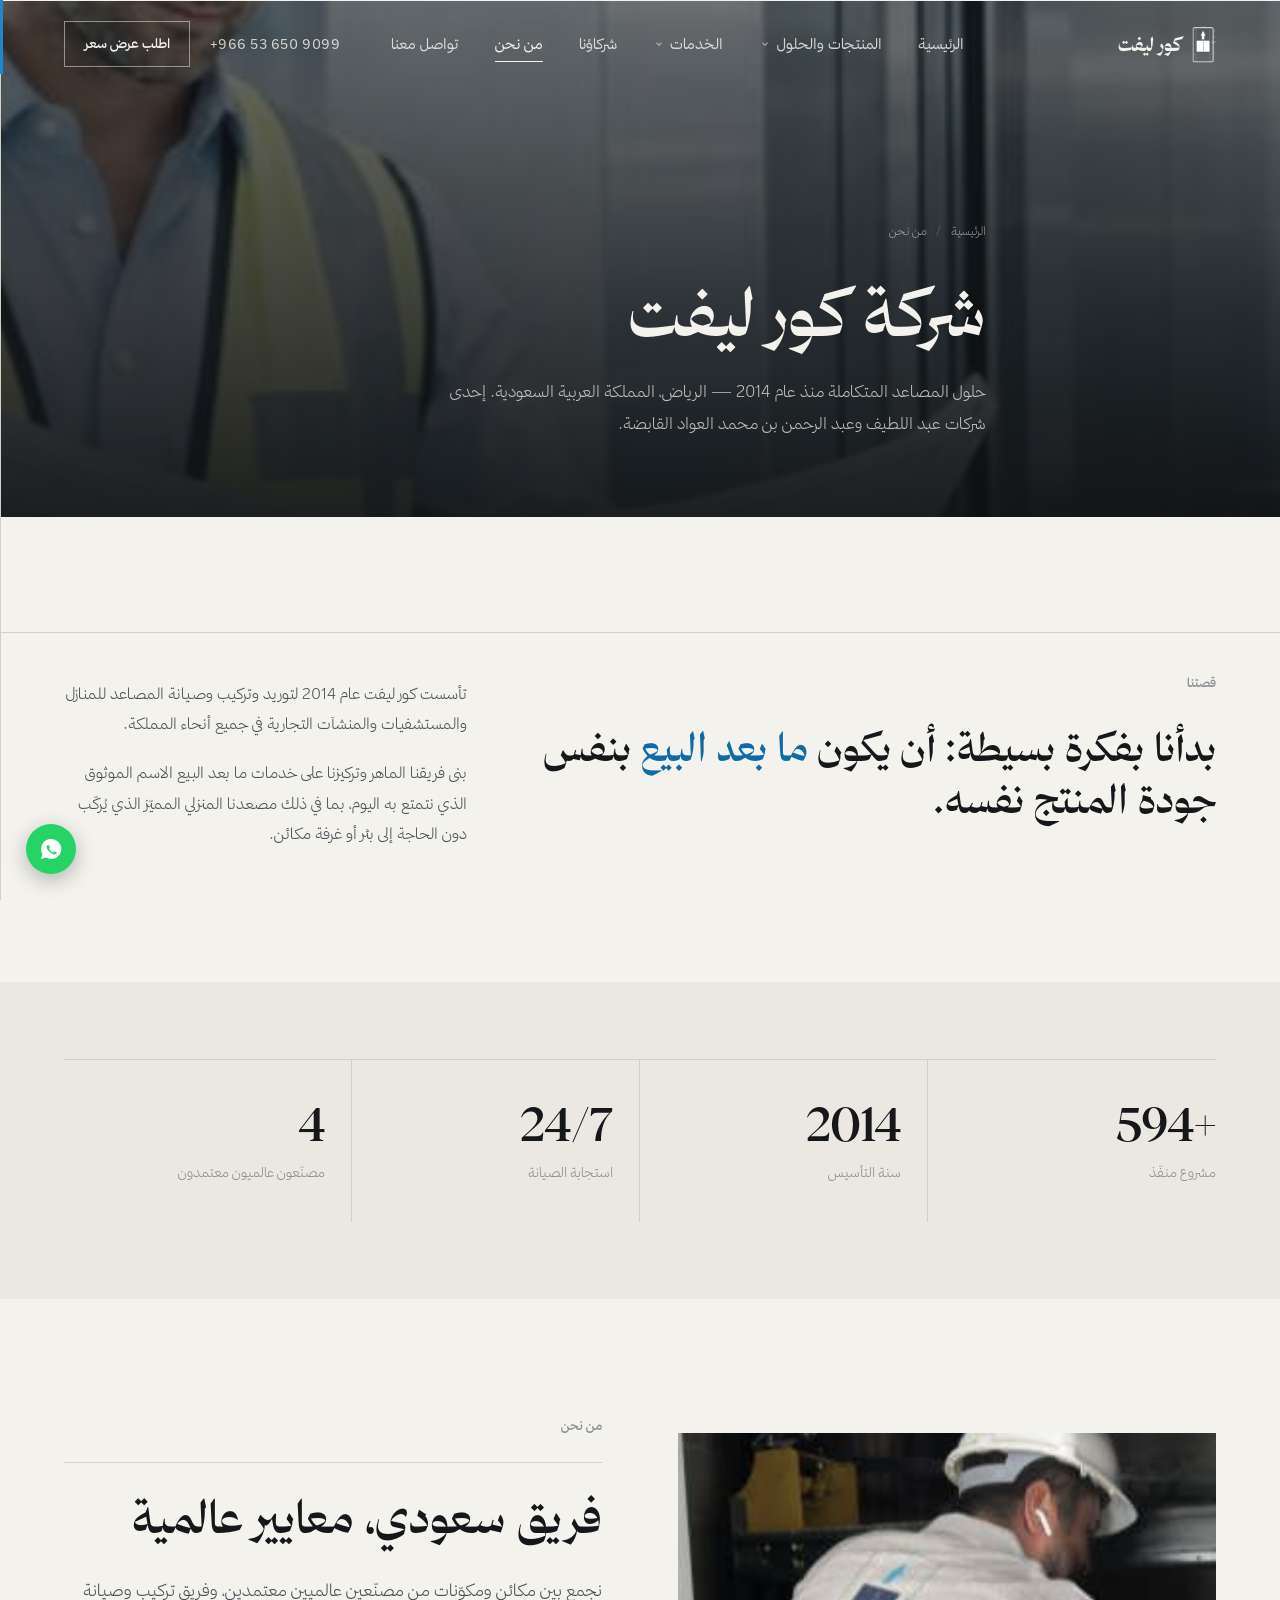
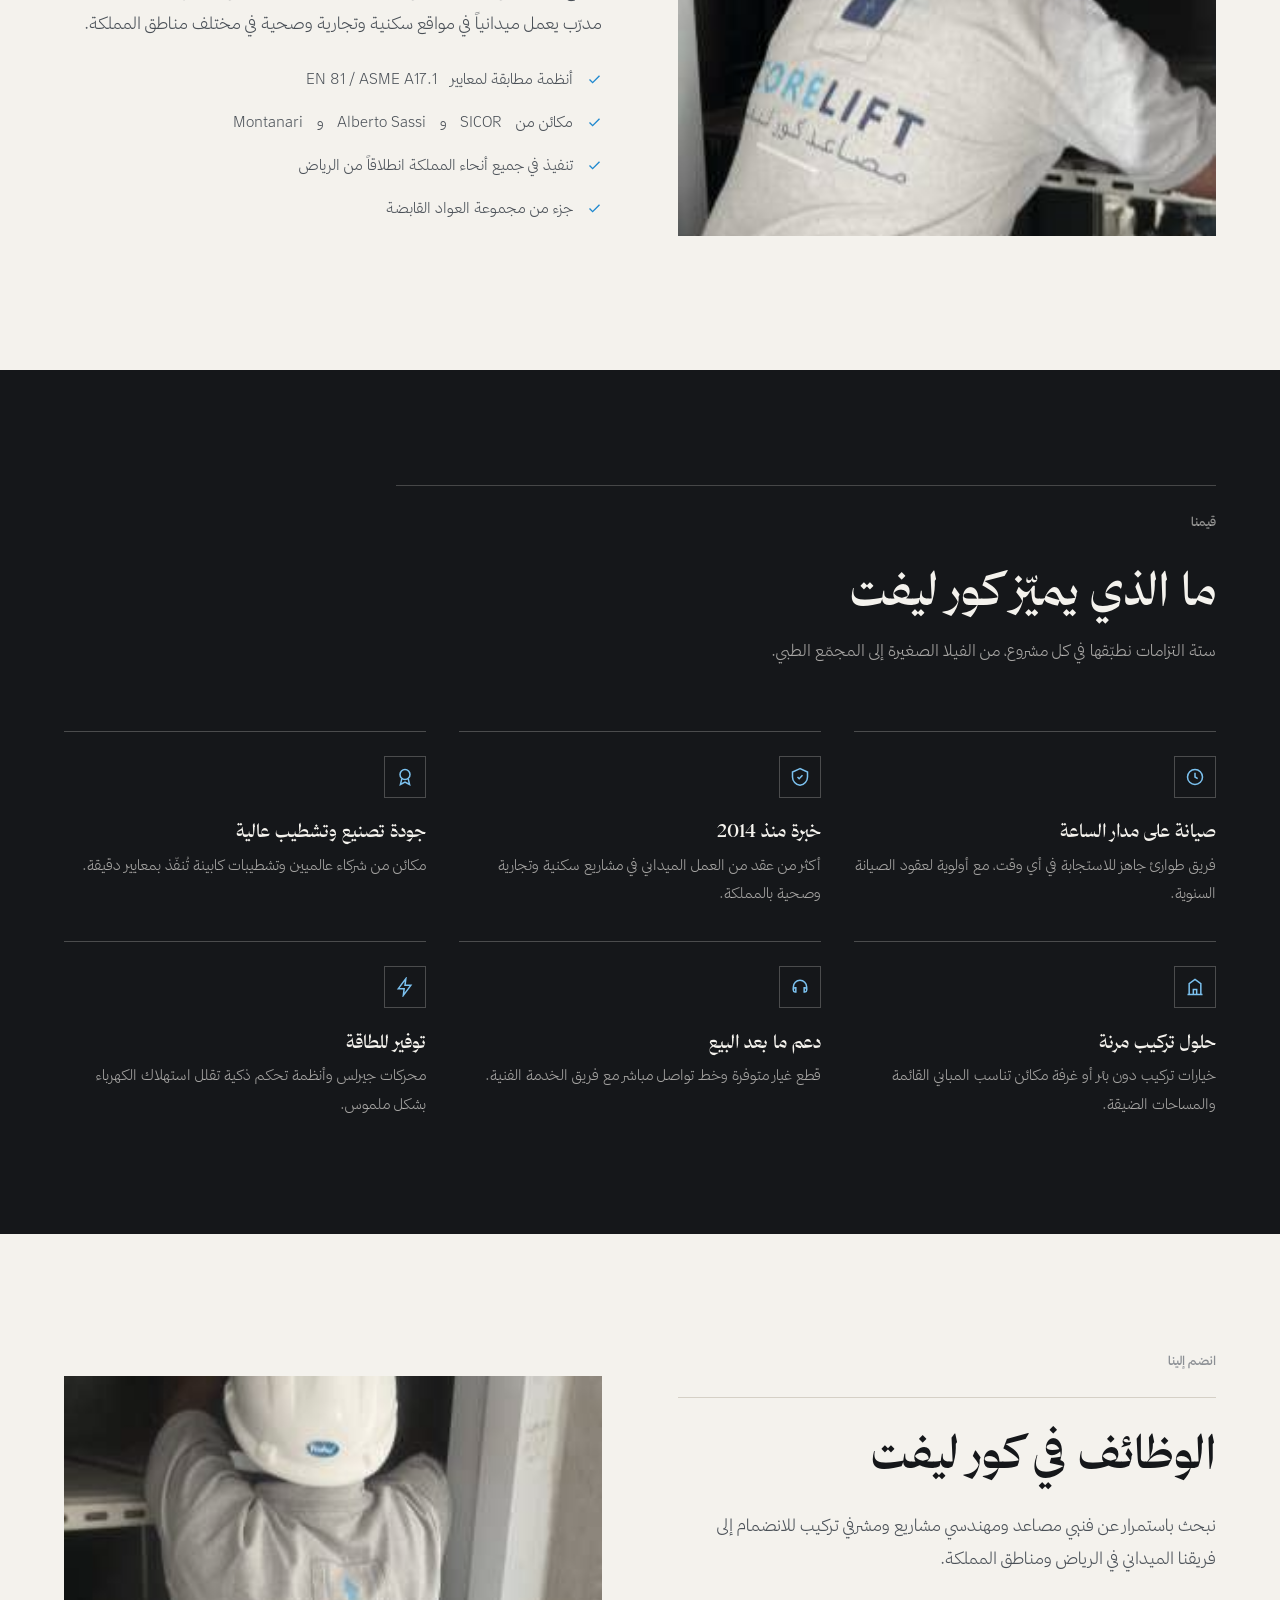
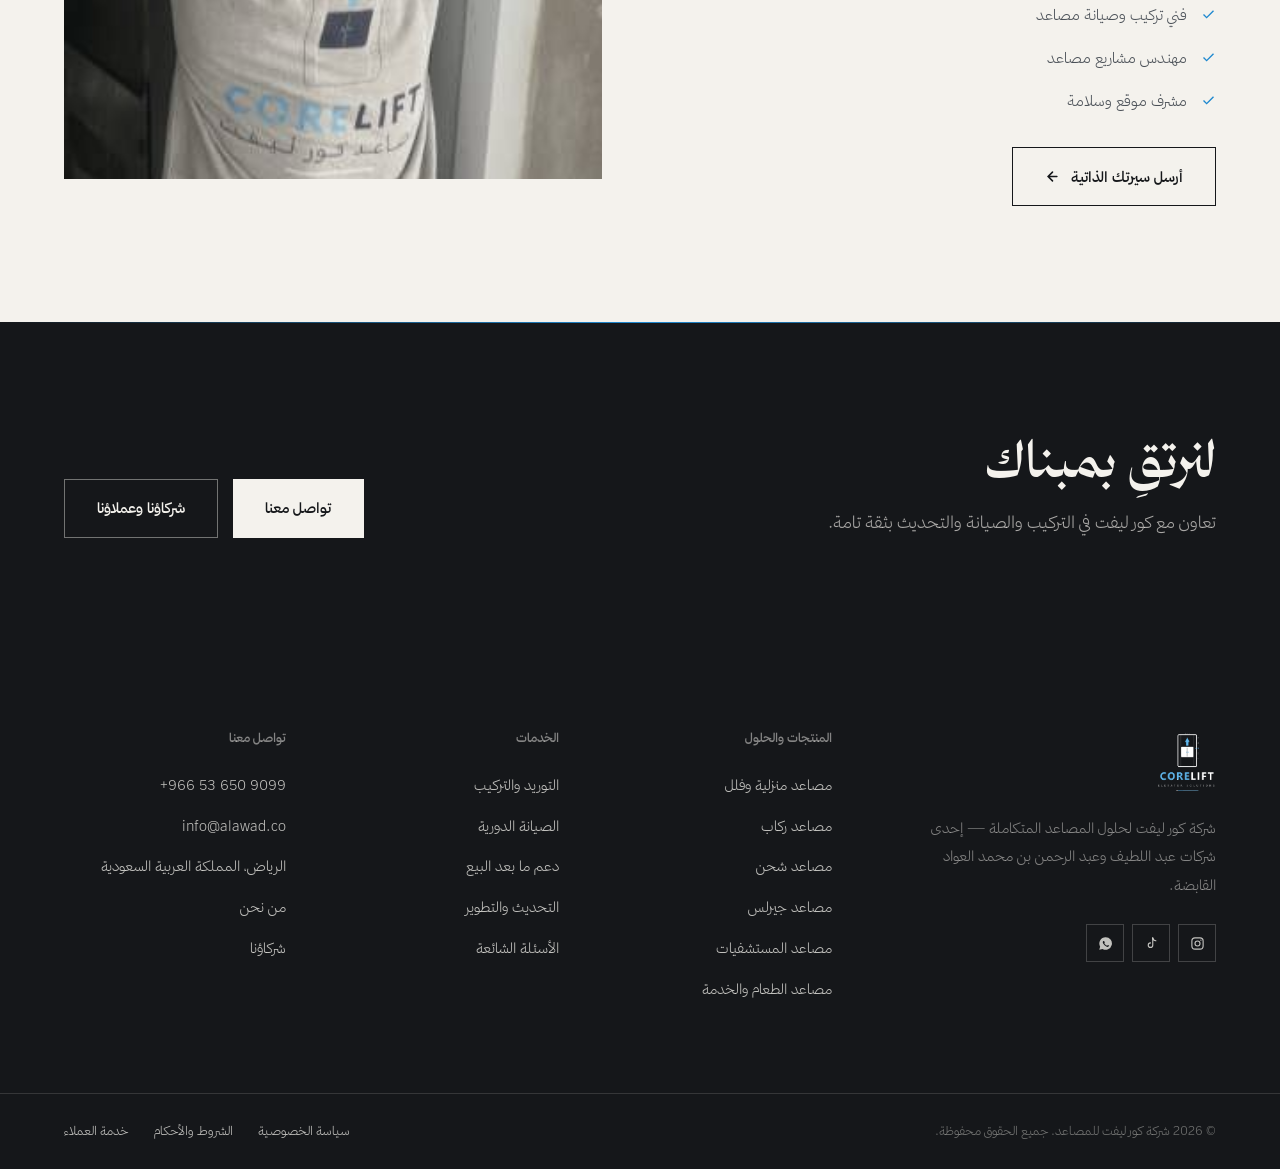
==== commit 806f5a0d: "اقتصار شعار الهيدر على الأيقونة دون الاسم الإنجليزي إزالة النص المكتوب بجانب الشعار لم تكن كافية: مل" ====
--- a/about.html
+++ b/about.html
@@ -6,8 +6,8 @@
 <title>من نحن | كور ليفت</title>
 <meta name="description" content="تأسست كور ليفت عام 2014 لتوريد وتركيب وصيانة المصاعد في جميع أنحاء المملكة — إحدى شركات عبد اللطيف وعبد الرحمن بن محمد العواد القابضة، ومقرها الرياض.">
 <meta name="theme-color" content="#15171A">
-<link rel="icon" href="assets/img/logo.png">
-<link rel="stylesheet" href="assets/css/style.css?v=6">
+<link rel="icon" href="assets/img/logo-mark.png">
+<link rel="stylesheet" href="assets/css/style.css?v=7">
 <script>document.documentElement.classList.add('js');</script>
 </head>
 <body>
@@ -15,7 +15,7 @@
 <header class="header">
   <div class="wrap header__in">
     <a class="brand" href="index.html">
-      <img src="assets/img/logo.png" alt="كور ليفت">
+      <img src="assets/img/logo-mark.png" alt="كور ليفت">
       <span class="brand__txt">
         <span class="brand__name">كور ليفت</span>
       </span>
@@ -66,7 +66,7 @@
 <div class="drawer" id="drawer" aria-hidden="true">
   <div class="drawer__panel">
     <div class="drawer__head">
-      <img src="assets/img/logo.png" alt="كور ليفت">
+      <img src="assets/img/logo-mark.png" alt="كور ليفت">
       <button class="icon-btn" data-drawer-close aria-label="إغلاق">
         <svg viewBox="0 0 24 24" fill="none" stroke="currentColor" stroke-width="2"><path d="M18 6 6 18M6 6l12 12"/></svg>
       </button>
@@ -280,6 +280,6 @@
   <svg viewBox="0 0 24 24" fill="currentColor"><path d="M12 2a10 10 0 0 0-8.6 15L2 22l5.2-1.4A10 10 0 1 0 12 2zm5.5 14.1c-.2.6-1.3 1.2-1.8 1.3-.5.1-1 .1-1.7-.1a13 13 0 0 1-5.5-4.8c-.4-.7-.9-1.6-.9-2.5 0-.9.5-1.4.7-1.6.2-.2.4-.3.6-.3h.5c.2 0 .4 0 .6.4l.8 1.9c.1.2 0 .4-.1.5l-.4.5c-.1.2-.3.3-.1.6.2.3.8 1.3 1.7 2.1 1.1 1 2 1.3 2.3 1.4.3.1.4.1.6-.1l.7-.8c.2-.2.4-.2.6-.1l1.8.9c.2.1.4.2.4.3z"/></svg>
 </a>
 
-<script src="assets/js/main.js?v=6"></script>
+<script src="assets/js/main.js?v=7"></script>
 </body>
 </html>
--- a/assets/css/style.css
+++ b/assets/css/style.css
@@ -128,8 +128,9 @@
 .header__in{display:flex;align-items:center;gap:2rem;height:88px;transition:height .45s var(--ease)}
 .header.is-stuck .header__in{height:72px}
 
-.brand{display:flex;align-items:center;gap:.8rem;flex:none}
-.brand img{height:44px;width:auto;transition:filter .45s var(--ease)}
+.brand{display:flex;align-items:center;gap:.7rem;flex:none}
+/* الأيقونة وحدها: الشعار الكامل يحمل الاسم بالإنجليزي فيتكرر مع "كور ليفت" */
+.brand img{height:38px;width:auto;transition:filter .45s var(--ease)}
 .header:not(.is-stuck) .brand img{filter:brightness(0) invert(1)}
 /* الشعار نفسه يحمل CORELIFT / ELEVATOR SOLUTIONS، فلا يتكرر نصاً بجانبه */
 .brand__txt{display:flex;flex-direction:column;justify-content:center}
@@ -206,7 +207,7 @@
 }
 .drawer.is-open .drawer__panel{transform:translateX(0)}
 .drawer__head{display:flex;align-items:center;justify-content:space-between;padding-bottom:1.2rem;border-bottom:1px solid var(--rule);margin-bottom:.4rem}
-.drawer__head img{height:40px}
+.drawer__head img{height:36px}
 .drawer nav a{
   display:block;padding:.95rem .3rem;border-bottom:1px solid var(--rule);
   font-family:"Thmanyah Display",serif;font-size:1.12rem;color:var(--ink);
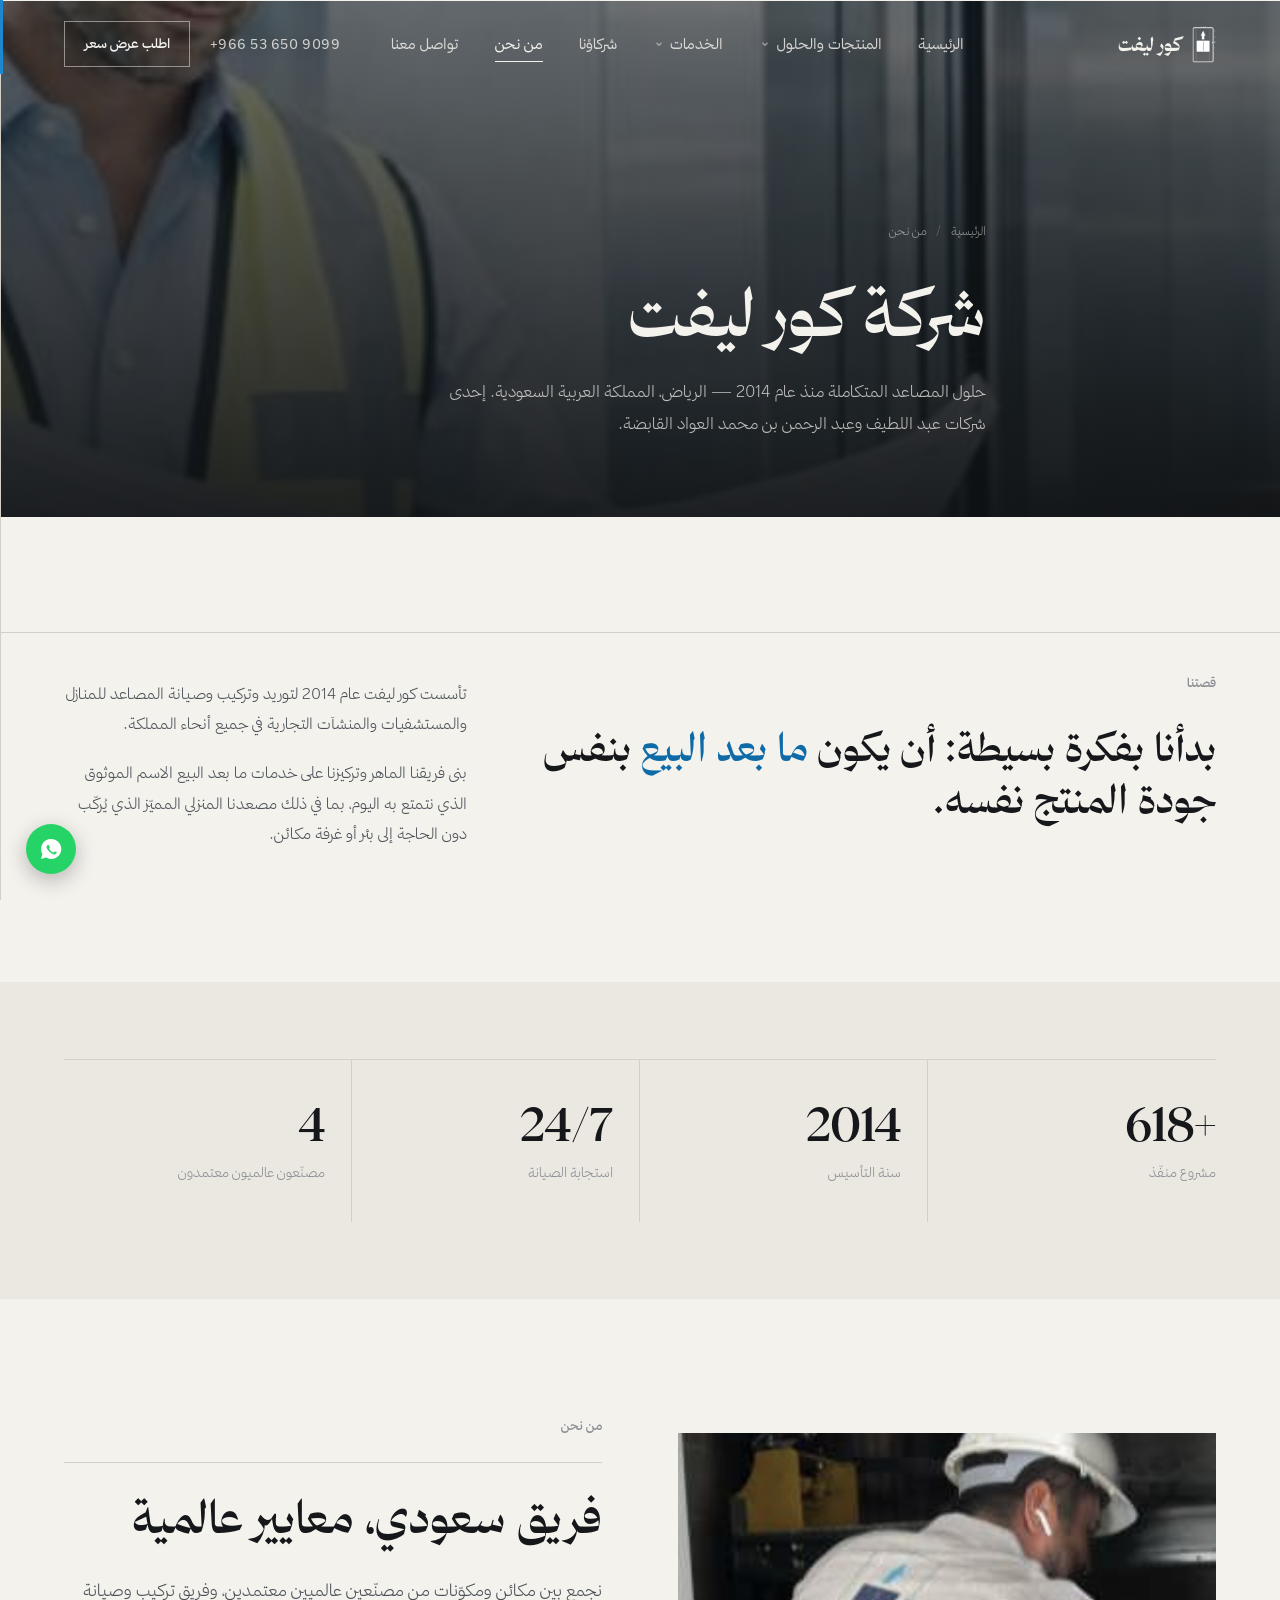
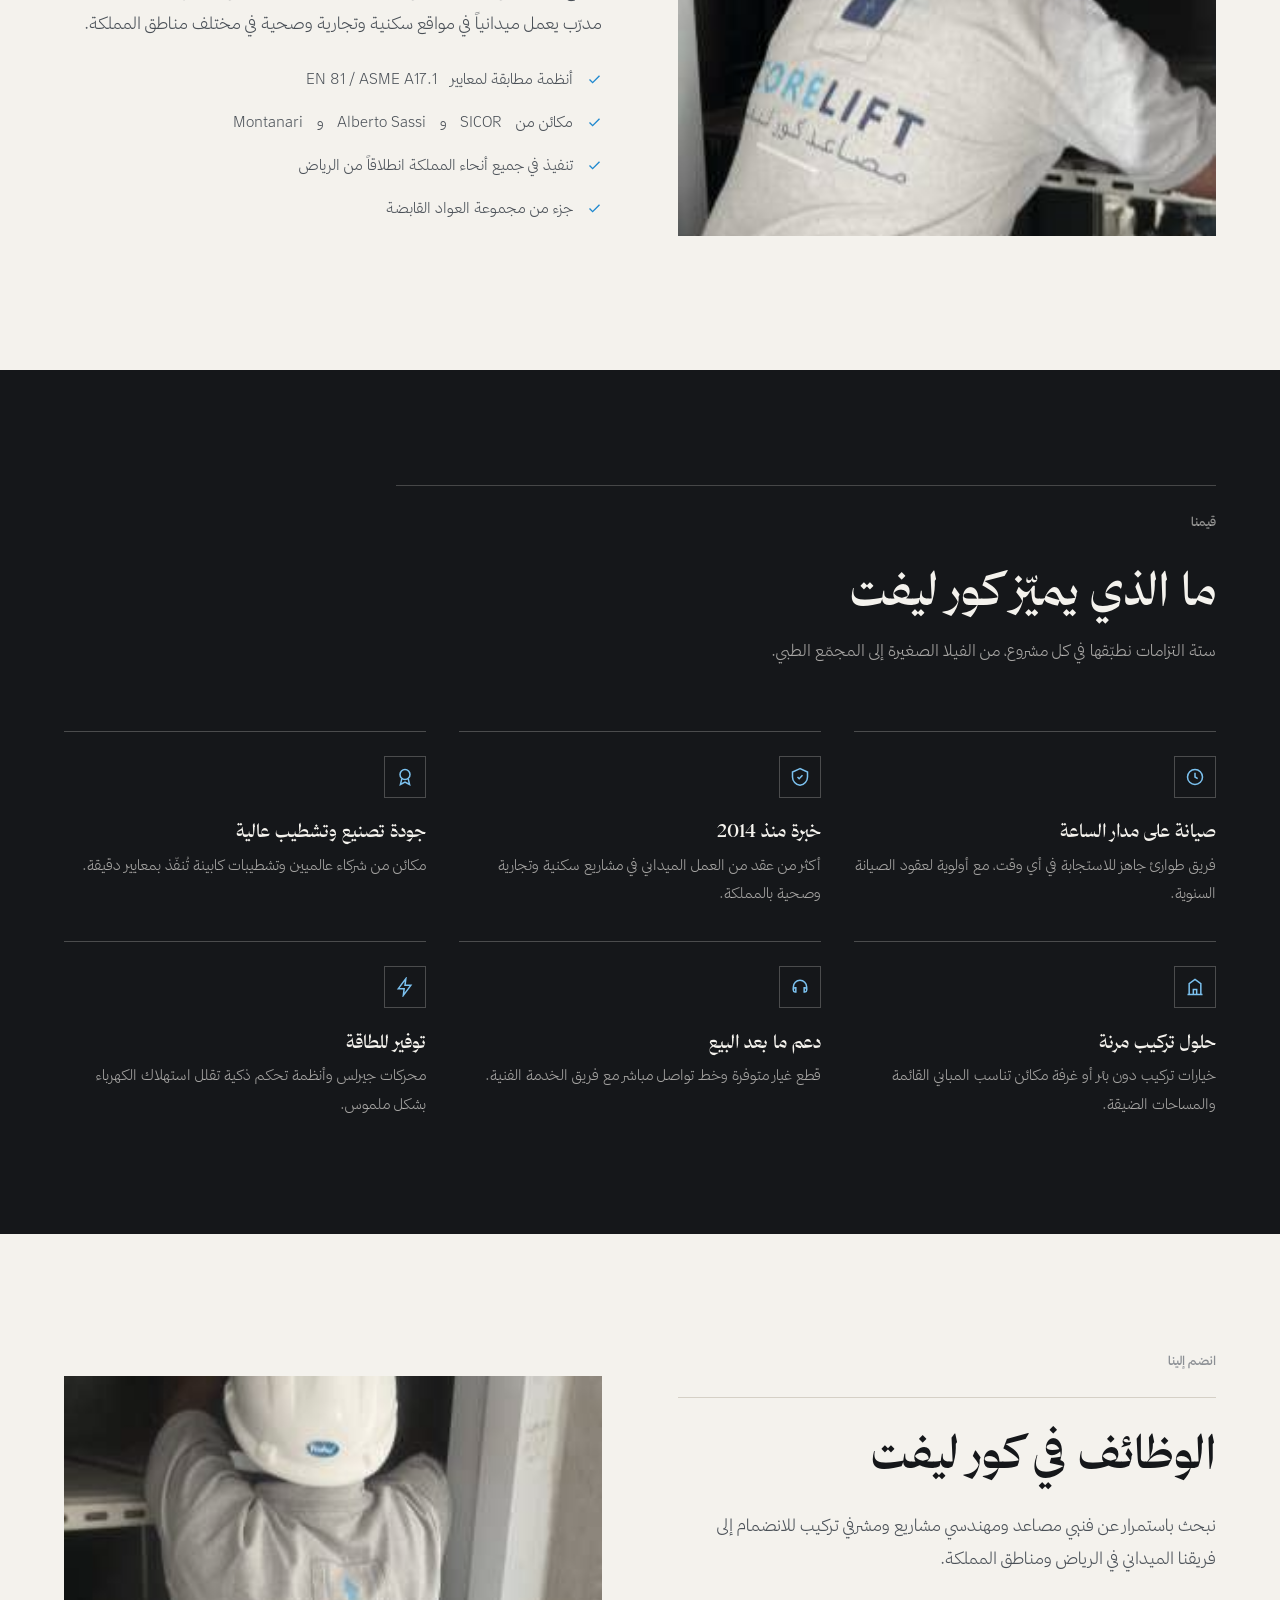
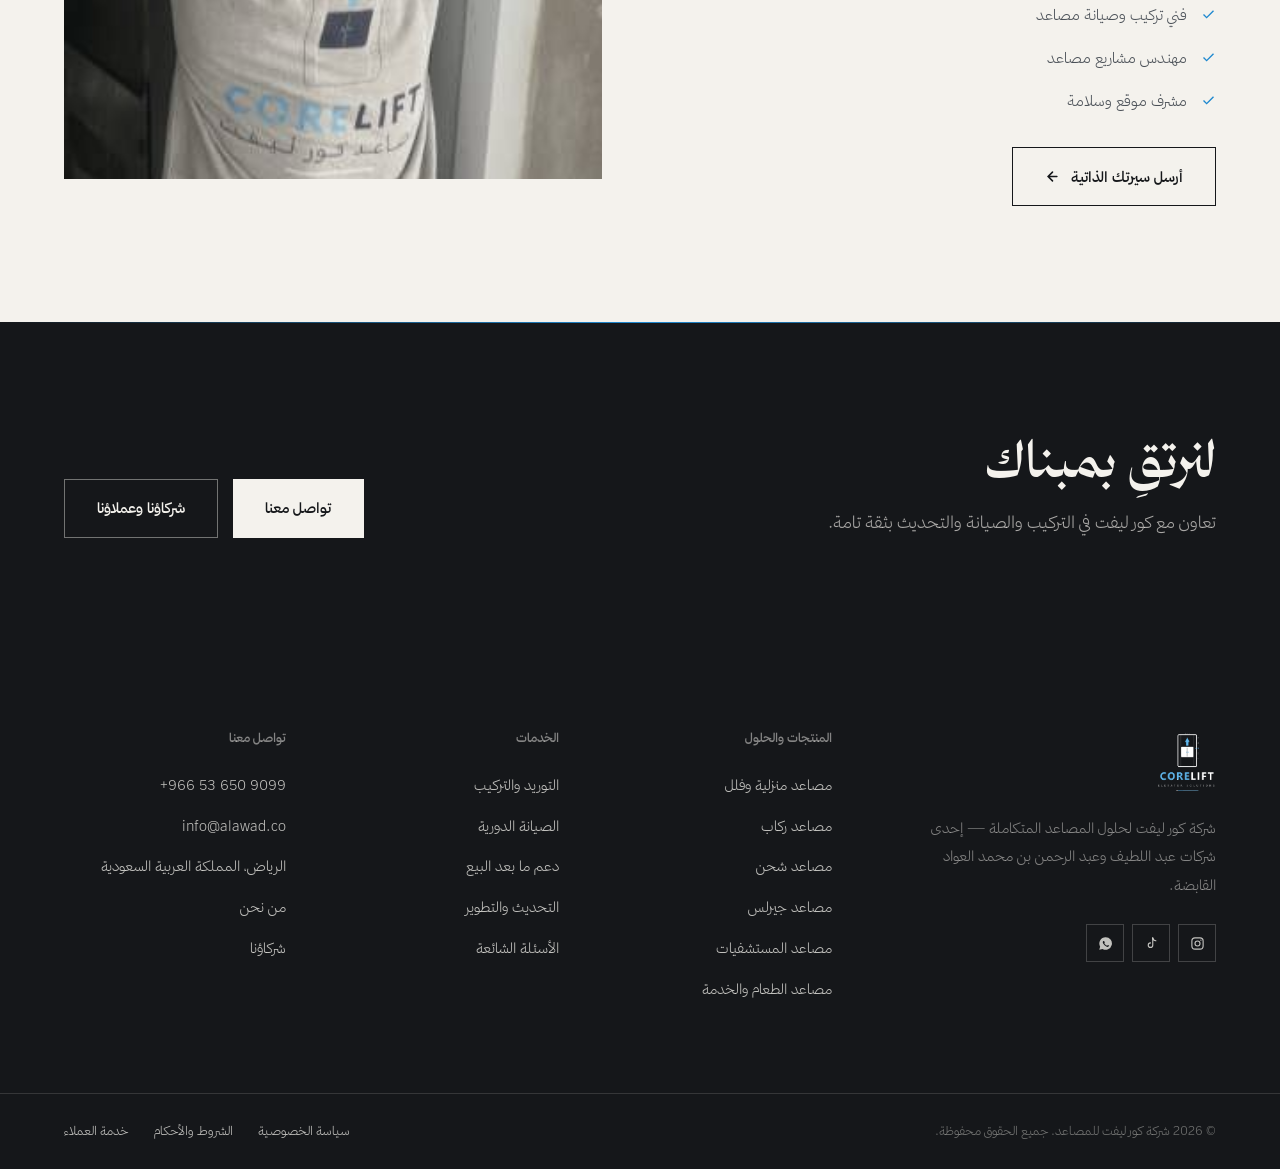
==== commit 0629ed19: "جدار العملاء يدور أفقياً في صفّين متعاكسين شبكة السبعة وعشرين خانة الساكنة تحوّلت إلى صفّين متحركين،" ====
--- a/about.html
+++ b/about.html
@@ -7,7 +7,7 @@
 <meta name="description" content="تأسست كور ليفت عام 2014 لتوريد وتركيب وصيانة المصاعد في جميع أنحاء المملكة — إحدى شركات عبد اللطيف وعبد الرحمن بن محمد العواد القابضة، ومقرها الرياض.">
 <meta name="theme-color" content="#15171A">
 <link rel="icon" href="assets/img/logo-mark.png">
-<link rel="stylesheet" href="assets/css/style.css?v=7">
+<link rel="stylesheet" href="assets/css/style.css?v=8">
 <script>document.documentElement.classList.add('js');</script>
 </head>
 <body>
@@ -280,6 +280,6 @@
   <svg viewBox="0 0 24 24" fill="currentColor"><path d="M12 2a10 10 0 0 0-8.6 15L2 22l5.2-1.4A10 10 0 1 0 12 2zm5.5 14.1c-.2.6-1.3 1.2-1.8 1.3-.5.1-1 .1-1.7-.1a13 13 0 0 1-5.5-4.8c-.4-.7-.9-1.6-.9-2.5 0-.9.5-1.4.7-1.6.2-.2.4-.3.6-.3h.5c.2 0 .4 0 .6.4l.8 1.9c.1.2 0 .4-.1.5l-.4.5c-.1.2-.3.3-.1.6.2.3.8 1.3 1.7 2.1 1.1 1 2 1.3 2.3 1.4.3.1.4.1.6-.1l.7-.8c.2-.2.4-.2.6-.1l1.8.9c.2.1.4.2.4.3z"/></svg>
 </a>
 
-<script src="assets/js/main.js?v=7"></script>
+<script src="assets/js/main.js?v=8"></script>
 </body>
 </html>
--- a/assets/css/style.css
+++ b/assets/css/style.css
@@ -491,6 +491,21 @@
 .marquee img{height:46px;width:auto;object-fit:contain;filter:grayscale(1);opacity:.46;transition:.4s}
 .marquee img:hover{filter:none;opacity:1}
 @keyframes slide{from{transform:translateX(0)}to{transform:translateX(-50%)}}
+
+/* جدار العملاء: صفّان متعاكسان بدل شبكة ساكنة من 27 خانة */
+.marquee--wall{padding-block:2.4rem}
+.marquee--wall + .marquee--wall{border-top:0}
+.marquee--wall .marquee__track{gap:5rem;animation-duration:64s}
+.marquee--wall img{height:54px;opacity:.5}
+.marquee--rev .marquee__track{animation-direction:reverse}
+@media (max-width:900px){
+  .marquee--wall{padding-block:1.7rem}
+  .marquee--wall .marquee__track{gap:3rem;animation-duration:46s}
+  .marquee--wall img{height:42px}
+}
+@media (prefers-reduced-motion:reduce){
+  .marquee__track{animation:none;flex-wrap:wrap;justify-content:center;width:auto}
+}
 
 /* ============ أكورديون ============ */
 .acc{border-top:1px solid var(--rule)}
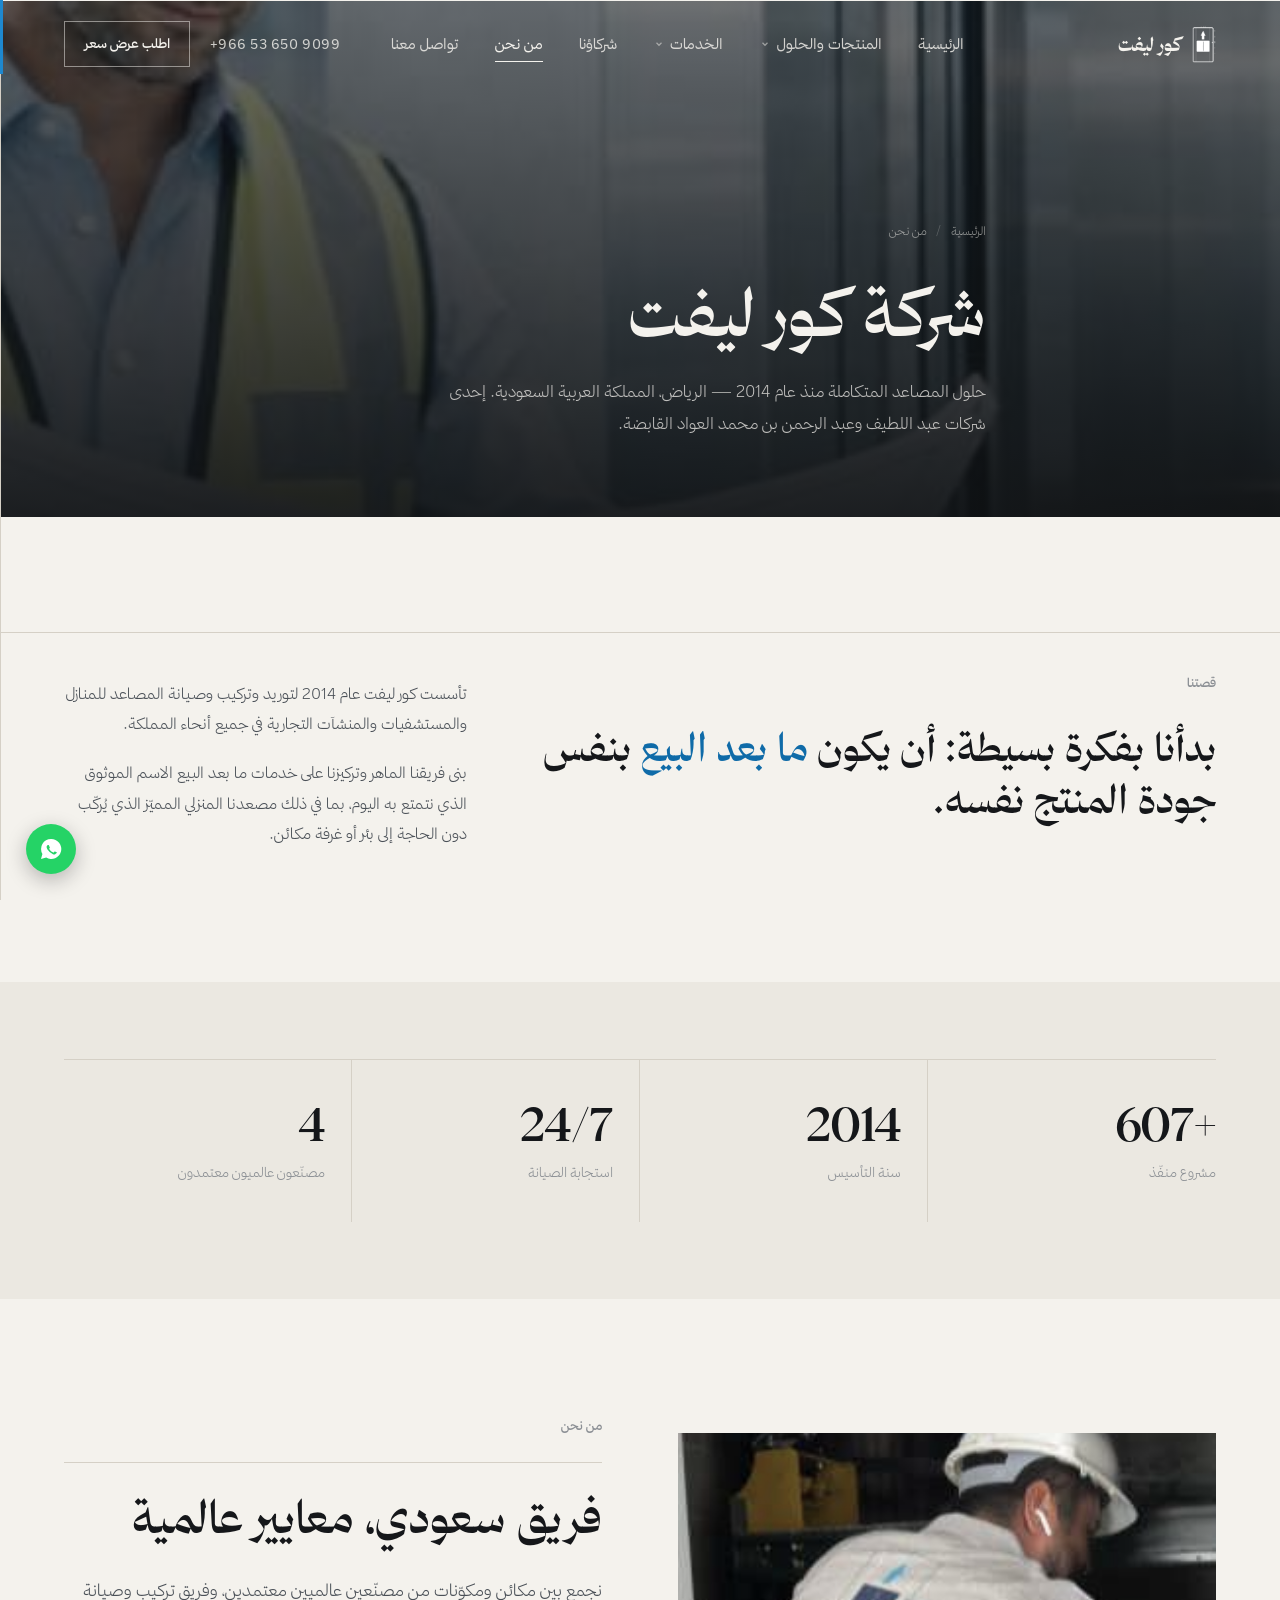
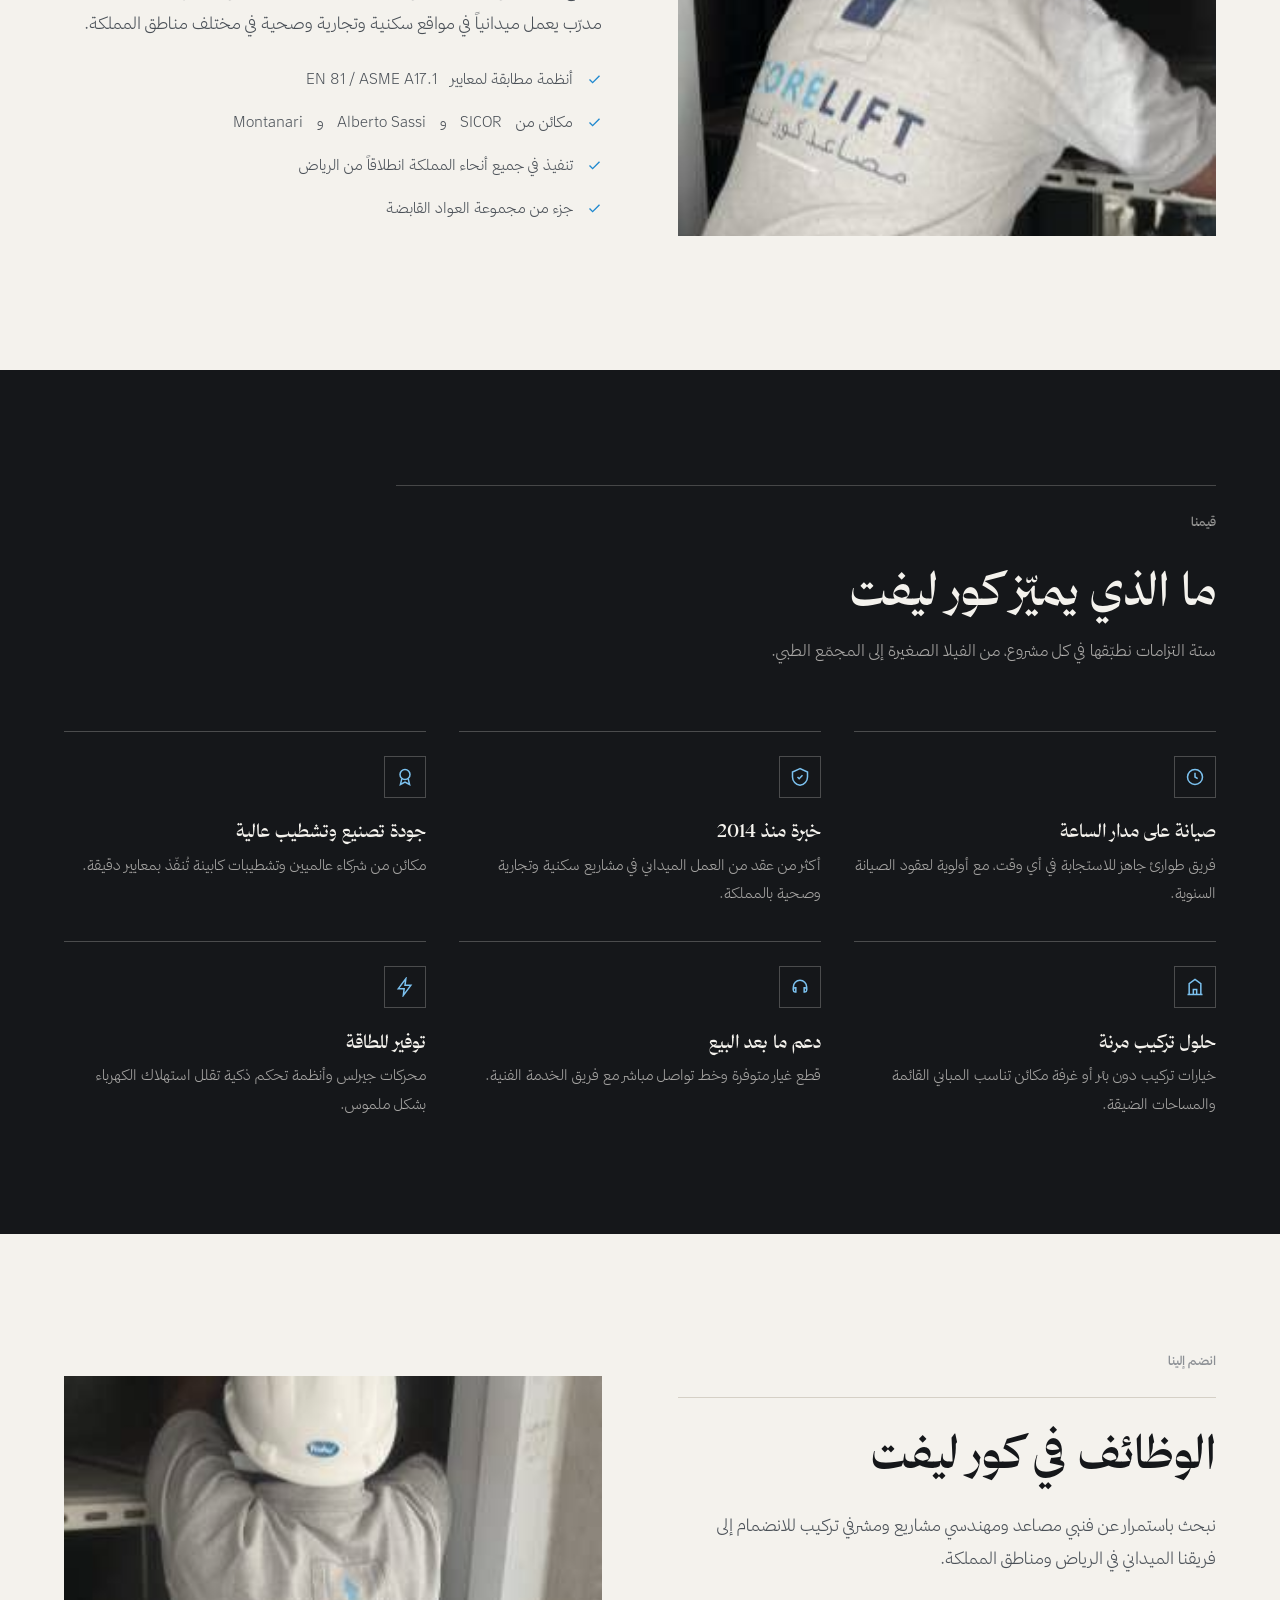
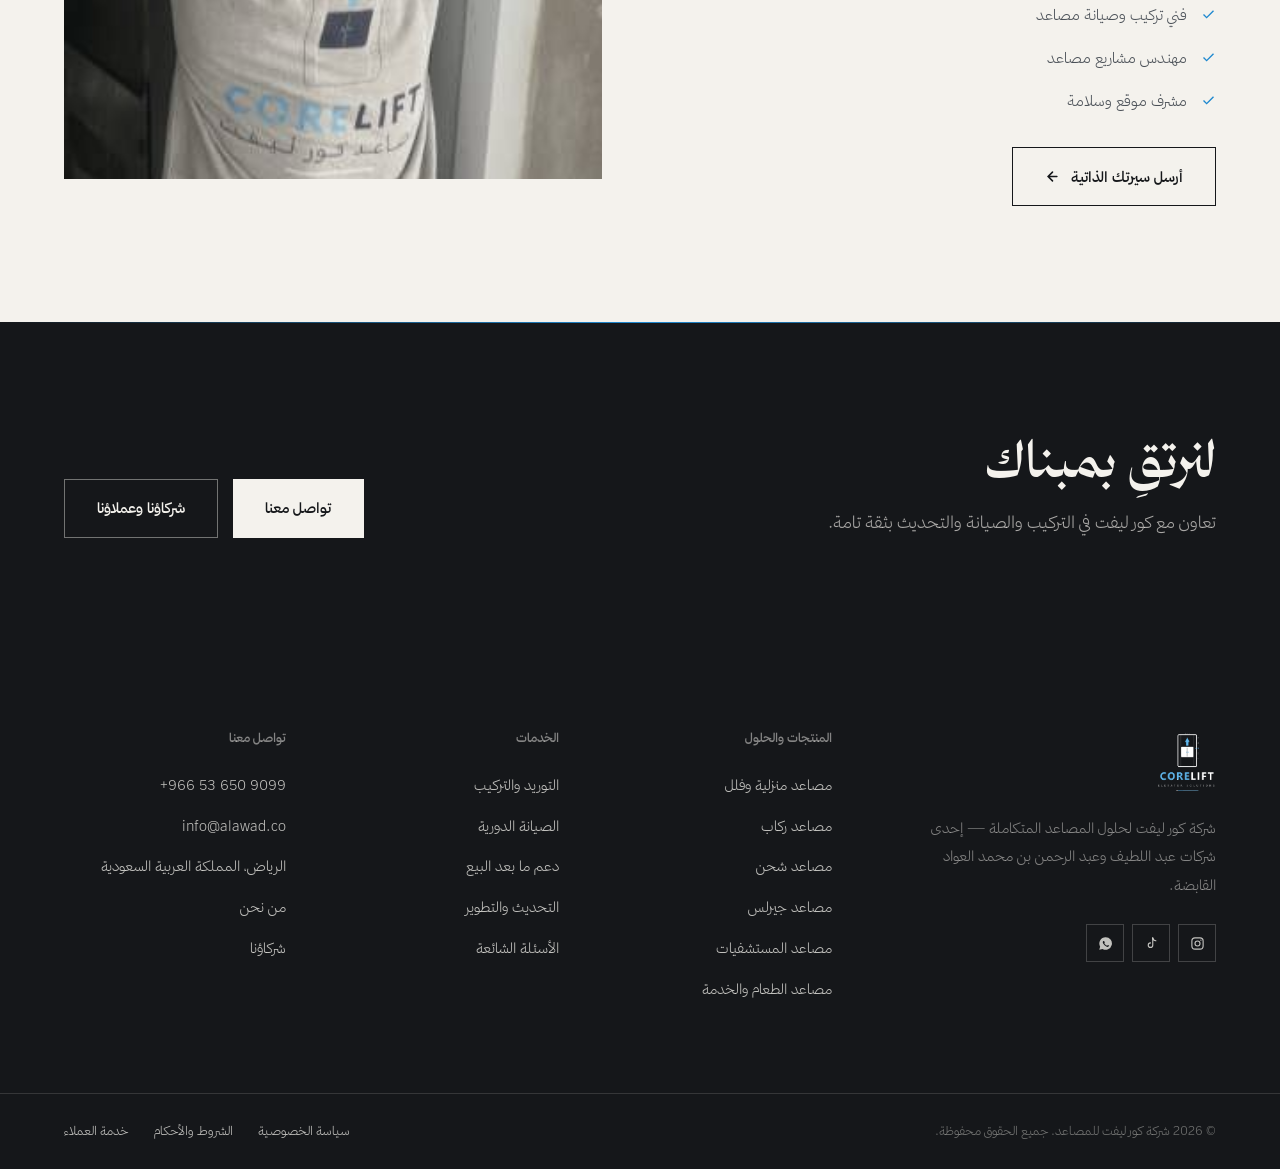
==== commit 9e4f0439: "إصلاح اتجاه الشريط المتحرك وإرجاعه سطراً واحداً الحركة كانت تدفع الشريط لليسار، وفي الاتجاه من اليمي" ====
--- a/about.html
+++ b/about.html
@@ -7,7 +7,7 @@
 <meta name="description" content="تأسست كور ليفت عام 2014 لتوريد وتركيب وصيانة المصاعد في جميع أنحاء المملكة — إحدى شركات عبد اللطيف وعبد الرحمن بن محمد العواد القابضة، ومقرها الرياض.">
 <meta name="theme-color" content="#15171A">
 <link rel="icon" href="assets/img/logo-mark.png">
-<link rel="stylesheet" href="assets/css/style.css?v=8">
+<link rel="stylesheet" href="assets/css/style.css?v=9">
 <script>document.documentElement.classList.add('js');</script>
 </head>
 <body>
@@ -280,6 +280,6 @@
   <svg viewBox="0 0 24 24" fill="currentColor"><path d="M12 2a10 10 0 0 0-8.6 15L2 22l5.2-1.4A10 10 0 1 0 12 2zm5.5 14.1c-.2.6-1.3 1.2-1.8 1.3-.5.1-1 .1-1.7-.1a13 13 0 0 1-5.5-4.8c-.4-.7-.9-1.6-.9-2.5 0-.9.5-1.4.7-1.6.2-.2.4-.3.6-.3h.5c.2 0 .4 0 .6.4l.8 1.9c.1.2 0 .4-.1.5l-.4.5c-.1.2-.3.3-.1.6.2.3.8 1.3 1.7 2.1 1.1 1 2 1.3 2.3 1.4.3.1.4.1.6-.1l.7-.8c.2-.2.4-.2.6-.1l1.8.9c.2.1.4.2.4.3z"/></svg>
 </a>
 
-<script src="assets/js/main.js?v=8"></script>
+<script src="assets/js/main.js?v=9"></script>
 </body>
 </html>
--- a/assets/css/style.css
+++ b/assets/css/style.css
@@ -490,21 +490,23 @@
 .marquee:hover .marquee__track{animation-play-state:paused}
 .marquee img{height:46px;width:auto;object-fit:contain;filter:grayscale(1);opacity:.46;transition:.4s}
 .marquee img:hover{filter:none;opacity:1}
-@keyframes slide{from{transform:translateX(0)}to{transform:translateX(-50%)}}
-
-/* جدار العملاء: صفّان متعاكسان بدل شبكة ساكنة من 27 خانة */
-.marquee--wall{padding-block:2.4rem}
-.marquee--wall + .marquee--wall{border-top:0}
-.marquee--wall .marquee__track{gap:5rem;animation-duration:64s}
-.marquee--wall img{height:54px;opacity:.5}
-.marquee--rev .marquee__track{animation-direction:reverse}
+/* في الاتجاه من اليمين لليسار تقع النسخة المكررة على يسار الأصل،
+   فالدفع لازم يكون لليمين وإلا خرجت الشعارات ولم يدخل خلفها شيء */
+@keyframes slide{from{transform:translateX(0)}to{transform:translateX(50%)}}
+
+/* جدار العملاء: سطر واحد يضم السبعة والعشرين شعاراً */
+.marquee--wall{padding-block:2.6rem}
+.marquee--wall .marquee__track{gap:5rem;animation-duration:80s}
+.marquee--wall img{height:58px;opacity:.52}
 @media (max-width:900px){
-  .marquee--wall{padding-block:1.7rem}
-  .marquee--wall .marquee__track{gap:3rem;animation-duration:46s}
-  .marquee--wall img{height:42px}
+  /* العام قبل الخاص: تساويا في الأولوية فيغلب الأخير */
+  .marquee img{height:52px}
+  .marquee--wall{padding-block:2rem}
+  .marquee--wall .marquee__track{gap:3.2rem;animation-duration:56s}
+  .marquee--wall img{height:64px;opacity:.6}
 }
 @media (prefers-reduced-motion:reduce){
-  .marquee__track{animation:none;flex-wrap:wrap;justify-content:center;width:auto}
+  .marquee__track{animation:none;flex-wrap:wrap;justify-content:center;width:auto;gap:2.5rem}
 }
 
 /* ============ أكورديون ============ */
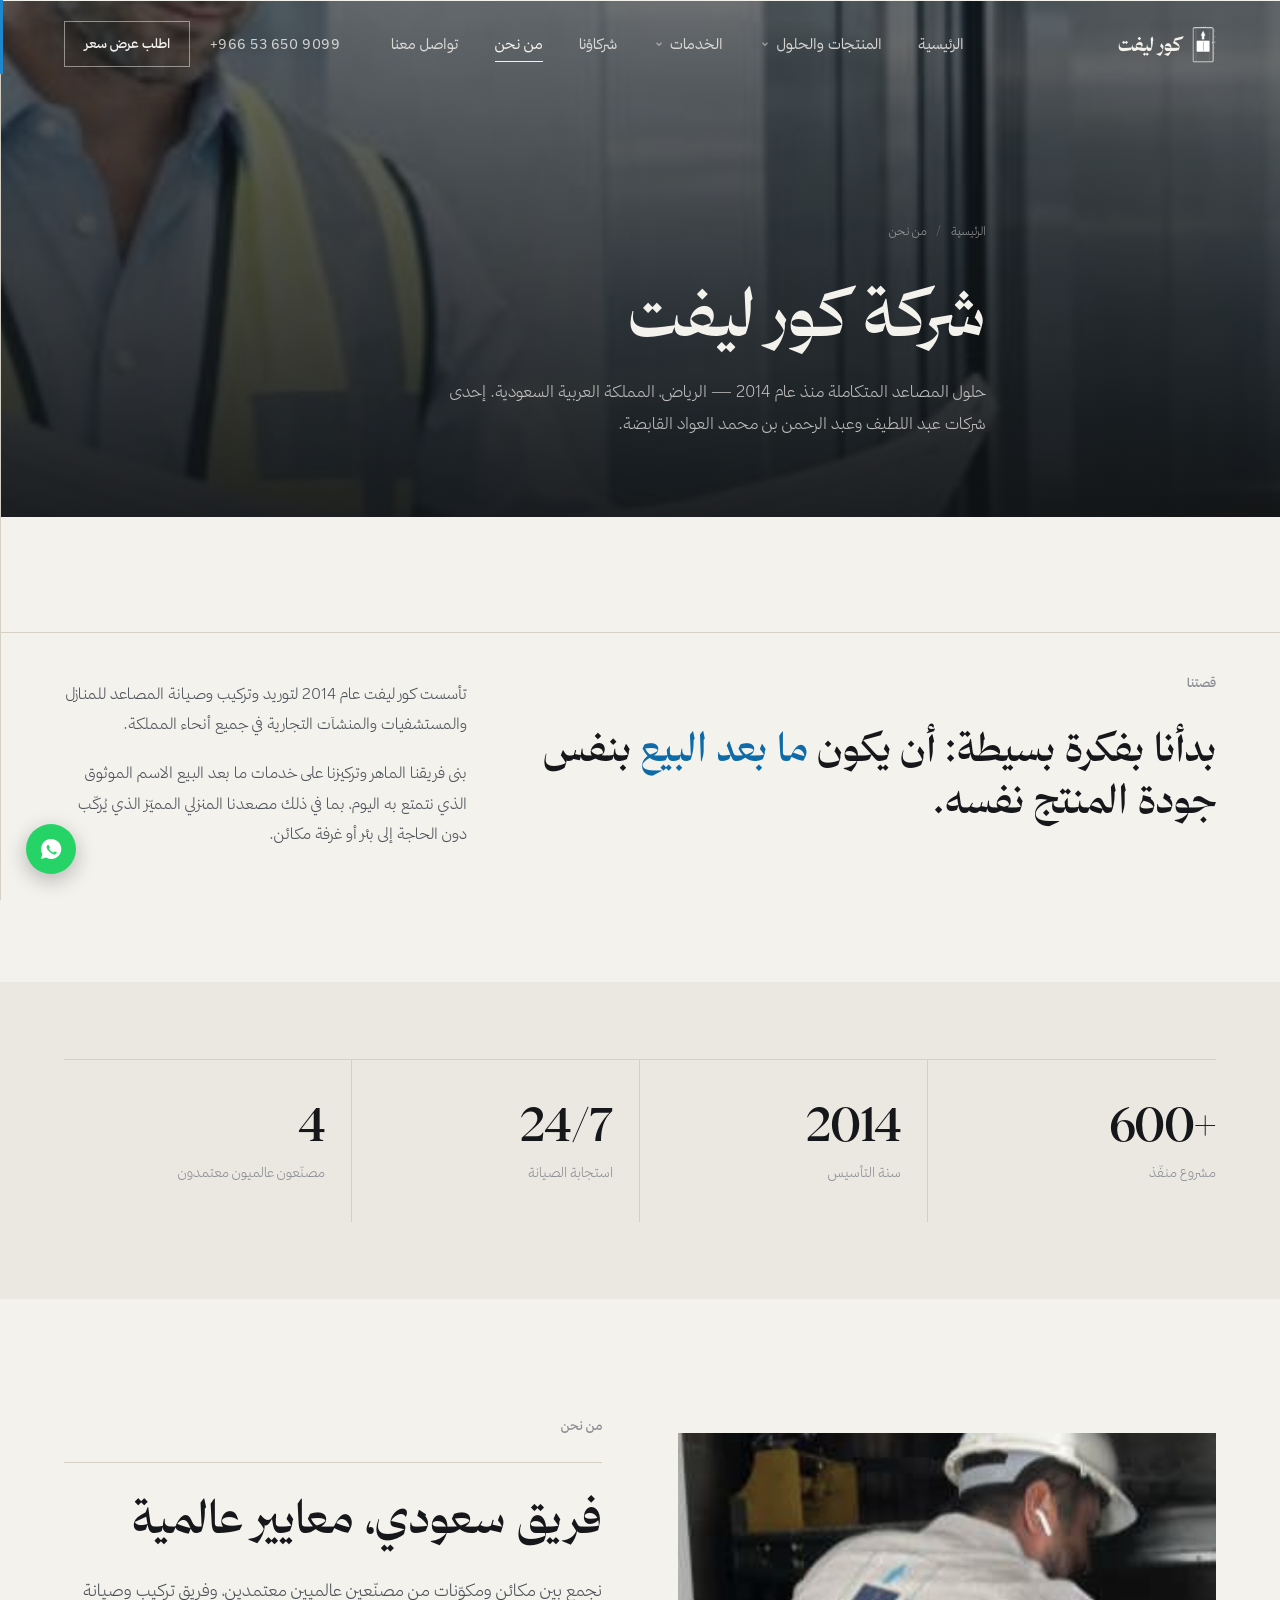
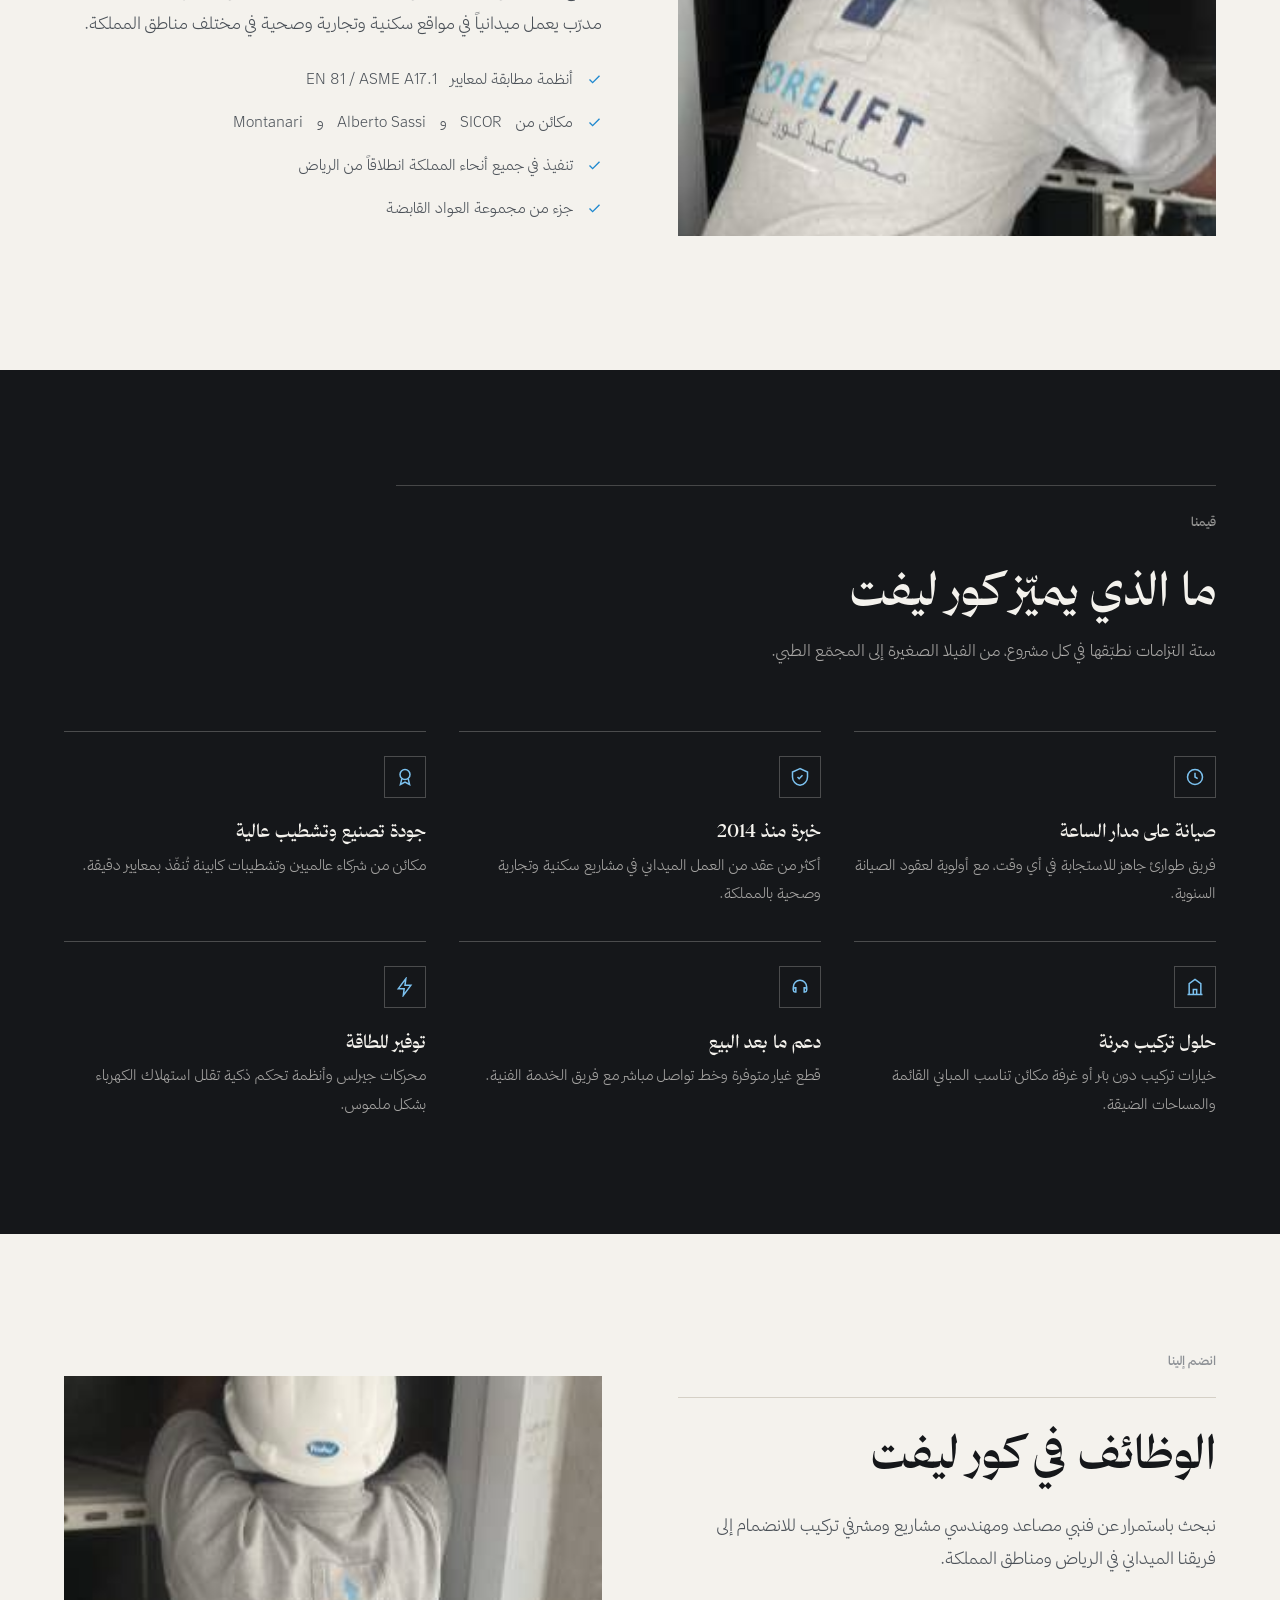
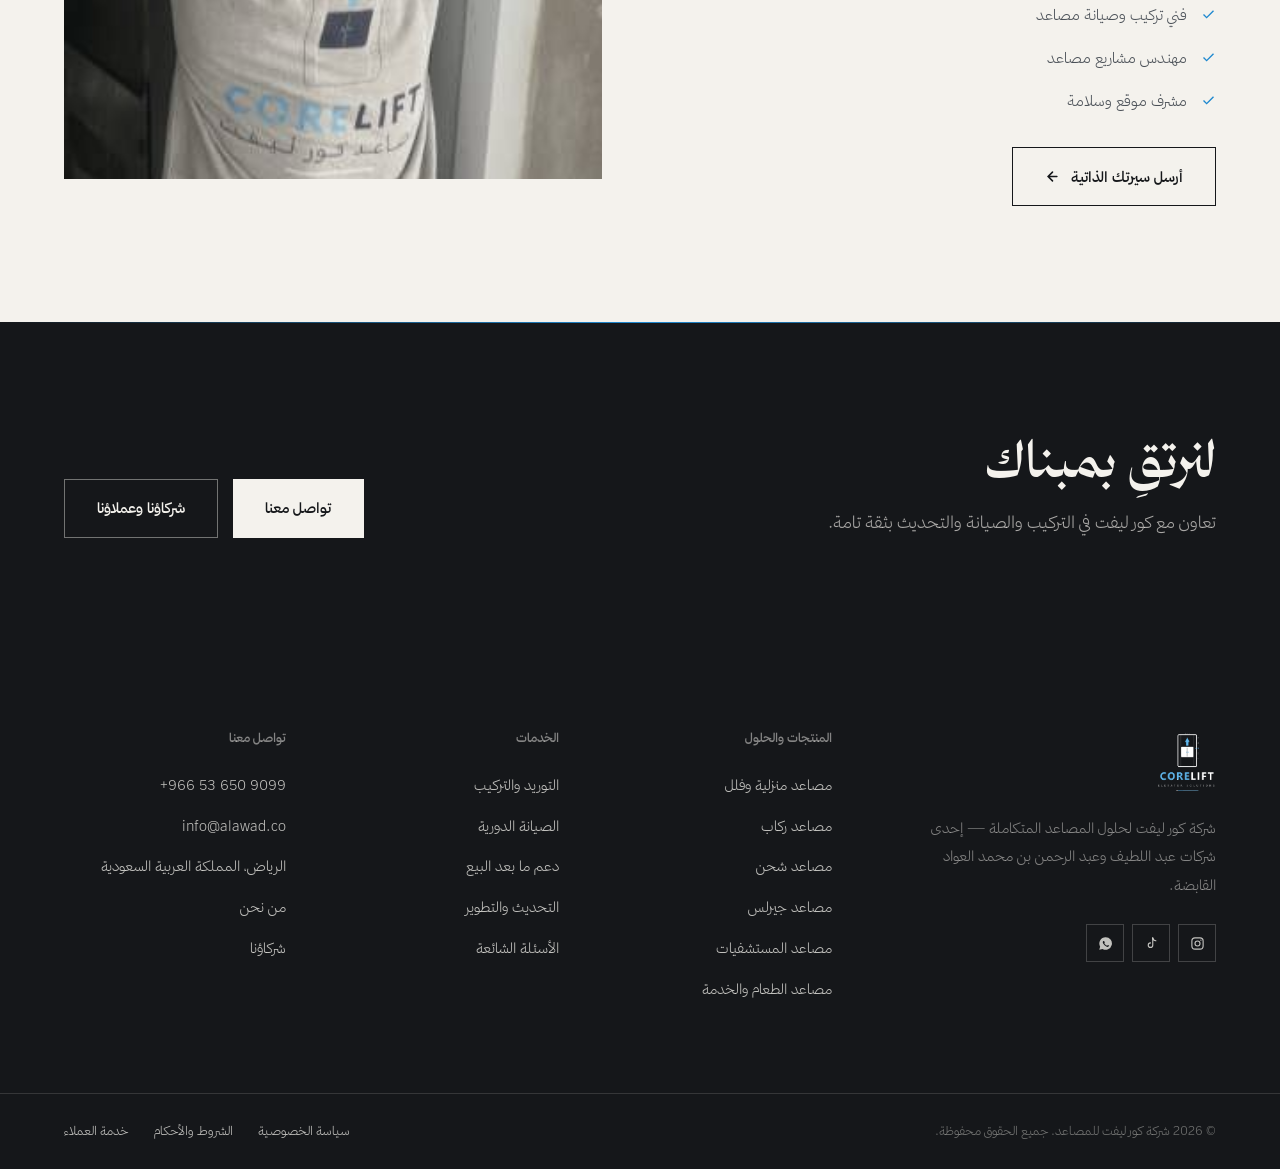
==== commit 73d76b15: "إضافة فيديو مشروع حي النرجس إلى الصفحة الرئيسية قسم جديد بين مسار العمل وشركاء التصنيع، يعرض توثيق ت" ====
--- a/about.html
+++ b/about.html
@@ -7,7 +7,7 @@
 <meta name="description" content="تأسست كور ليفت عام 2014 لتوريد وتركيب وصيانة المصاعد في جميع أنحاء المملكة — إحدى شركات عبد اللطيف وعبد الرحمن بن محمد العواد القابضة، ومقرها الرياض.">
 <meta name="theme-color" content="#15171A">
 <link rel="icon" href="assets/img/logo-mark.png">
-<link rel="stylesheet" href="assets/css/style.css?v=9">
+<link rel="stylesheet" href="assets/css/style.css?v=10">
 <script>document.documentElement.classList.add('js');</script>
 </head>
 <body>
@@ -280,6 +280,6 @@
   <svg viewBox="0 0 24 24" fill="currentColor"><path d="M12 2a10 10 0 0 0-8.6 15L2 22l5.2-1.4A10 10 0 1 0 12 2zm5.5 14.1c-.2.6-1.3 1.2-1.8 1.3-.5.1-1 .1-1.7-.1a13 13 0 0 1-5.5-4.8c-.4-.7-.9-1.6-.9-2.5 0-.9.5-1.4.7-1.6.2-.2.4-.3.6-.3h.5c.2 0 .4 0 .6.4l.8 1.9c.1.2 0 .4-.1.5l-.4.5c-.1.2-.3.3-.1.6.2.3.8 1.3 1.7 2.1 1.1 1 2 1.3 2.3 1.4.3.1.4.1.6-.1l.7-.8c.2-.2.4-.2.6-.1l1.8.9c.2.1.4.2.4.3z"/></svg>
 </a>
 
-<script src="assets/js/main.js?v=9"></script>
+<script src="assets/js/main.js?v=10"></script>
 </body>
 </html>
--- a/assets/css/style.css
+++ b/assets/css/style.css
@@ -507,6 +507,23 @@
 }
 @media (prefers-reduced-motion:reduce){
   .marquee__track{animation:none;flex-wrap:wrap;justify-content:center;width:auto;gap:2.5rem}
+}
+
+/* ============ فيديو المشروع ============ */
+/* حواف مستديرة بطلب العميل، خلافاً لبقية الموقع الحادّ الزوايا */
+.filmstrip{margin:0}
+.filmstrip video{
+  width:100%;display:block;aspect-ratio:16/9;object-fit:cover;
+  background:var(--ink);border-radius:18px;
+  box-shadow:0 18px 48px rgba(21,23,26,.18);
+}
+.filmstrip figcaption{
+  margin-top:1.1rem;font-size:.86rem;color:var(--muted);
+  font-weight:300;text-align:center;
+}
+@media (max-width:900px){
+  .filmstrip video{border-radius:14px;box-shadow:0 10px 28px rgba(21,23,26,.16)}
+  .filmstrip figcaption{margin-top:.9rem;font-size:.82rem}
 }
 
 /* ============ أكورديون ============ */
